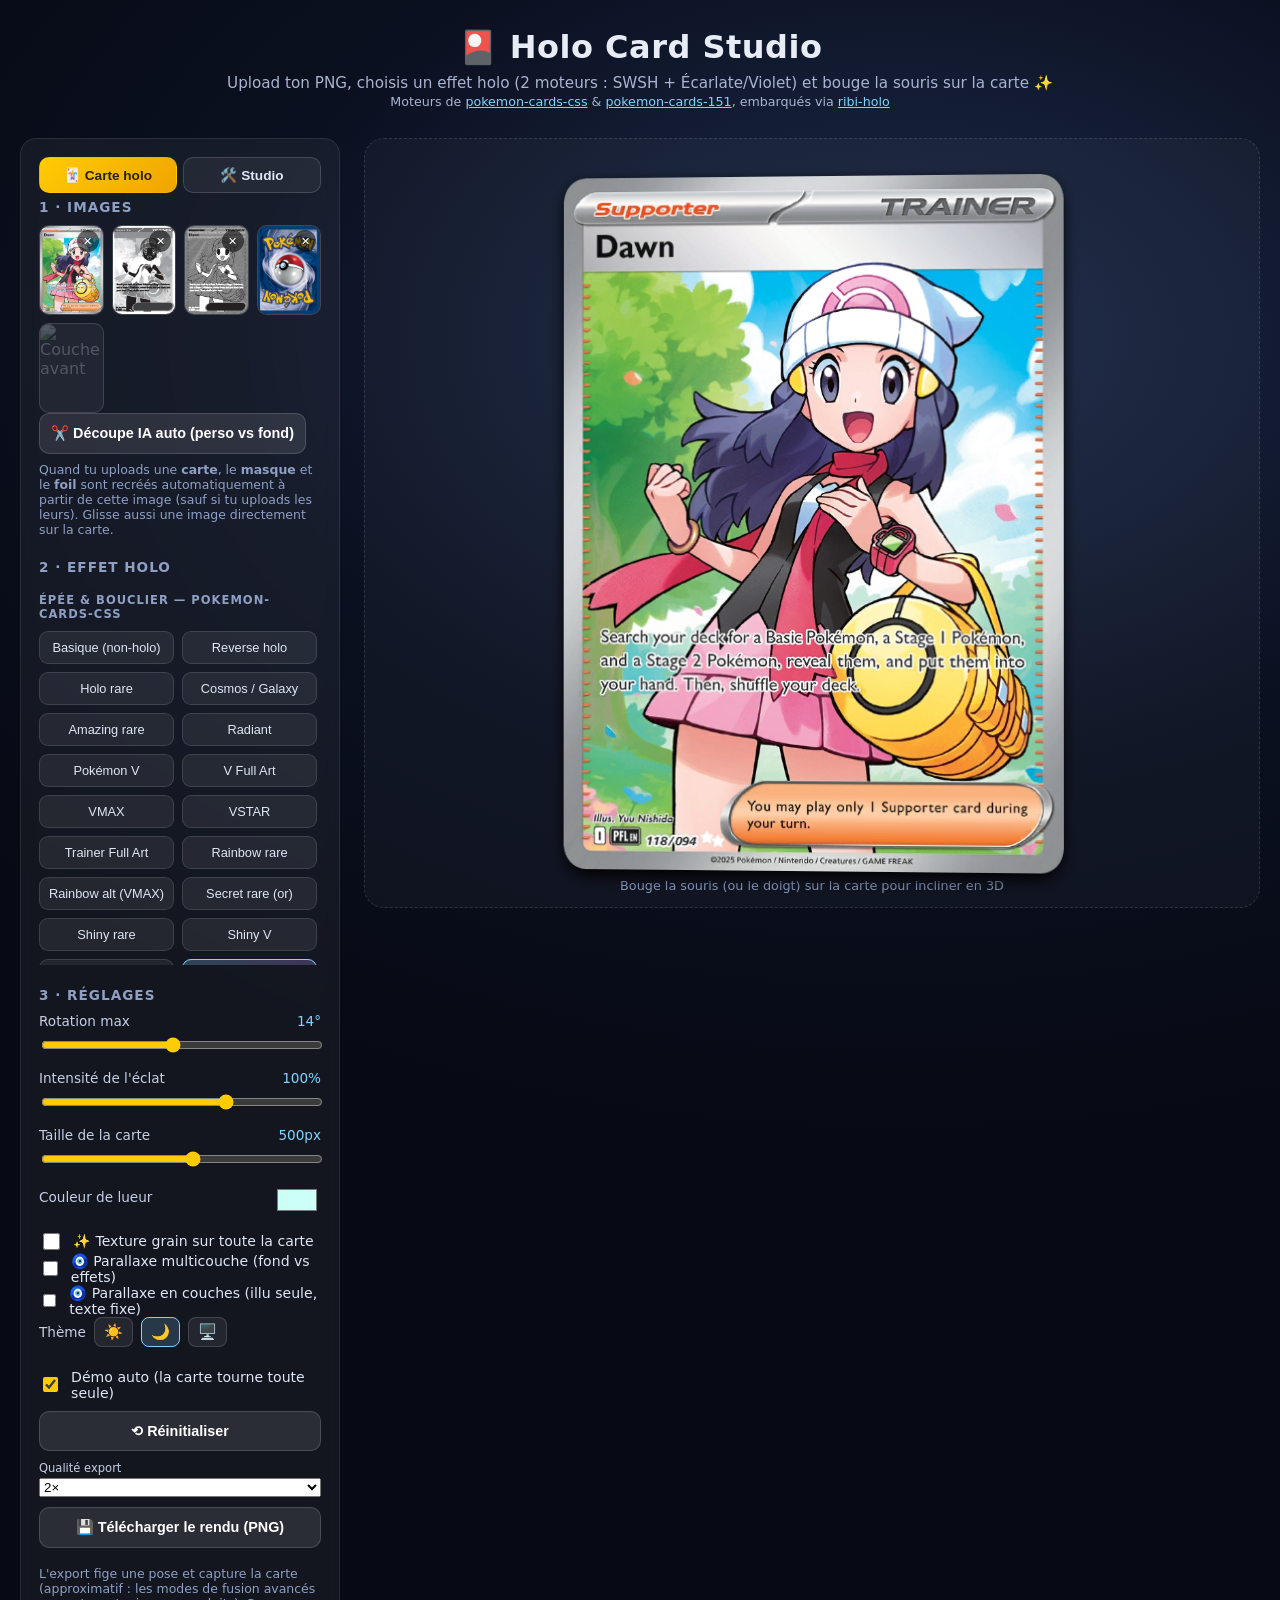
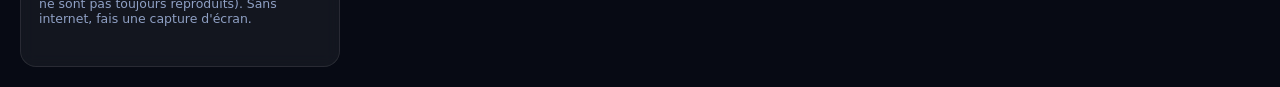
==== index.html @ 259d1514 "Add files via upload" ====
<!DOCTYPE html>
<html lang="fr" data-scheme="dark">
<head>
  <meta charset="UTF-8" />
  <meta name="viewport" content="width=device-width, initial-scale=1.0" />
  <title>Holo Card Studio — effets 3D façon Pokémon</title>
  <meta name="description" content="Card_Studio : crée des cartes holo personnalisées (upload PNG, 30+ effets, tilt 3D, studio card maker) — 100% client, GitHub Pages." />
  <link rel="preconnect" href="https://fonts.googleapis.com" />
  <link rel="preconnect" href="https://fonts.gstatic.com" crossorigin />
  <link href="https://fonts.googleapis.com/css2?family=Barlow+Condensed:wght@500;600;700;800&family=Barlow:wght@400;600;700&family=Poppins:ital,wght@0,500;0,600;0,700;1,400;1,700;1,800;1,900&display=swap" rel="stylesheet" />
  <link rel="stylesheet" href="css/cards.css?v=1795500000" />
  <link rel="stylesheet" href="css/ui.css?v=1795500000" />
</head>
<body>
  <header>
    <h1>🎴 Holo Card Studio</h1>
    <p class="subtitle">
      Upload ton PNG, choisis un effet holo (2 moteurs : SWSH + Écarlate/Violet) et bouge la souris sur la carte ✨
      <br /><small>Moteurs de <a href="https://github.com/simeydotme/pokemon-cards-css">pokemon-cards-css</a> &amp; <a href="https://github.com/simeydotme/pokemon-cards-151">pokemon-cards-151</a>, embarqués via <a href="https://github.com/fyk0620/ribi-holo">ribi-holo</a></small>
    </p>
  </header>

  <main>
    <aside class="panel">
      <nav class="tabs">
        <button type="button" class="tab active" data-tab="card">🃏 Carte holo</button>
        <button type="button" class="tab" data-tab="studio">🛠️ Studio</button>
      </nav>
      <div class="pane" id="pane-card">
      <section class="block">
        <h2>1 · Images</h2>
        <div class="slots">
          <div class="slot" data-slot="card">
            <img alt="Carte" />
            <div class="slot__drop">📤 Carte<br /><small>clic ou glisse un PNG</small></div>
            <input type="file" accept="image/*" hidden />
            <button type="button" class="slot__clear" title="Remettre la carte par défaut" aria-label="Remettre la carte par défaut">✕</button>
          </div>
          <div class="slot" data-slot="mask">
            <img alt="Masque" />
            <div class="slot__drop">🎭 Masque<br /><small>optionnel</small></div>
            <input type="file" accept="image/*" hidden />
            <button type="button" class="slot__clear" title="Masque par défaut (plein cadre)" aria-label="Masque par défaut (plein cadre)">✕</button>
          </div>
          <div class="slot" data-slot="foil">
            <img alt="Foil" />
            <div class="slot__drop">✨ Foil<br /><small>optionnel</small></div>
            <input type="file" accept="image/*" hidden />
            <button type="button" class="slot__clear" title="Foil par défaut" aria-label="Foil par défaut">✕</button>
          </div>
          <div class="slot" data-slot="back">
            <img alt="Dos" />
            <div class="slot__drop">🂠 Dos<br /><small>optionnel</small></div>
            <input type="file" accept="image/*" hidden />
            <button type="button" class="slot__clear" title="Dos par défaut" aria-label="Dos par défaut">✕</button>
          </div>
          <div class="slot" data-slot="fg">
            <img alt="Couche avant" />
            <div class="slot__drop">🎭 Perso<br /><small>PNG transparent</small></div>
            <input type="file" accept="image/*" hidden />
            <button type="button" class="slot__clear" title="Retirer la couche avant" aria-label="Retirer la couche avant">✕</button>
          </div>
        </div>
        <button id="cutBtn" class="btn secondary">✂️ Découpe IA auto (perso vs fond)</button>
        <p class="hint">Quand tu uploads une <strong>carte</strong>, le <strong>masque</strong> et le <strong>foil</strong> sont recréés automatiquement à partir de cette image (sauf si tu uploads les leurs). Glisse aussi une image directement sur la carte.</p>
        <p class="hint" id="fileName"></p>
      </section>

      <section class="block">
        <h2>2 · Effet holo</h2>
        <div class="effects" id="effects"></div>
      </section>

      <section class="block">
        <h2>3 · Réglages</h2>
        <label class="slider">
          <span>Rotation max <output id="rotOut">14°</output></span>
          <input type="range" id="rotMax" min="0" max="30" step="0.5" value="14" />
        </label>
        <label class="slider">
          <span>Intensité de l'éclat <output id="glareOut">100%</output></span>
          <input type="range" id="glare" min="0" max="1.5" step="0.05" value="1" />
        </label>
        <label class="slider">
          <span>Taille de la carte <output id="sizeOut">500px</output></span>
          <input type="range" id="cardSize" min="240" max="720" step="10" value="500" />
        </label>
        <label class="slider color-row">
          <span>Couleur de lueur</span>
          <input type="color" id="glowColor" value="#ccfff5" />
        </label>
        <label class="auto-row">
          <input type="checkbox" id="texture" />
          <span>✨ Texture grain sur toute la carte</span>
        </label>
        <label class="auto-row">
          <input type="checkbox" id="parallax" />
          <span>🧿 Parallaxe multicouche (fond vs effets)</span>
        </label>
        <label class="auto-row">
          <input type="checkbox" id="parallaxLayers" />
          <span>🧿 Parallaxe en couches (illu seule, texte fixe)</span>
        </label>
        <div class="theme">
          <span>Thème</span>
          <button type="button" data-theme="light" aria-label="Thème clair">☀️</button>
          <button type="button" data-theme="dark" aria-pressed="true" aria-label="Thème sombre">🌙</button>
          <button type="button" data-theme="system" aria-label="Thème système">🖥️</button>
        </div>
      </section>

      </div>
      <div class="pane" id="pane-studio" hidden>
      <section class="block">
        <h2>🛠️ Studio (card maker)</h2>
        <label class="auto-row">
          <input type="checkbox" id="studioBox" />
          <span>Mode studio — template éditable</span>
        </label>
        <label class="auto-row">
          <input type="checkbox" id="stTplOutcome" checked />
          <span>🎴 Gabarit Outcome (comme ALI / JACK) — il suffit d'uploader l'illustration</span>
        </label>
        <label class="auto-row">
          <input type="checkbox" id="showZones" />
          <span>🗺️ Contours des zones (voir chaque couche)</span>
        </label>
        <label class="auto-row">
          <input type="checkbox" id="editMode" />
          <span>✏️ Mode édition — déplacer / redimensionner les zones sur la carte</span>
        </label>
        <label class="slider">
          <span>Taille du texte : <b id="stScaleVal">100%</b></span>
          <input type="range" id="stScaleIn" min="50" max="200" value="100" />
        </label>
        <button type="button" id="addZoneBtn" class="btn">➕ Ajouter une zone texte</button>
        <div class="btn-row">
          <button type="button" id="undoBtn" class="btn" title="Ctrl+Z">↩️ Annuler</button>
          <button type="button" id="redoBtn" class="btn" title="Ctrl+Shift+Z / Ctrl+Y / Ctrl+V">↪️ Rétablir</button>
        </div>
        <p class="hint" id="studioHint">🖱️ Mode studio : clique une zone pour la sélectionner.</p>
        <label class="auto-row">
          <input type="checkbox" id="holoPreview" />
          <span>✨ Aperçu effet holo par-dessus le template</span>
        </label>
        <div class="btn-row">
          <button type="button" id="saveProjBtn" class="btn" title="Ctrl+S — télécharge le projet complet (.json avec images incluses)">💾 Projet</button>
          <button type="button" id="openProjBtn" class="btn" title="Ouvrir un fichier projet .json">📂 Ouvrir…</button>
          <input type="file" id="openProjFile" accept=".json,application/json" hidden />
        </div>
        <p class="hint" id="sessionHint" hidden>↩️ Une session studio est enregistrée localement — <button type="button" id="resumeBtn" class="btn small">Reprendre</button> <button type="button" id="discardSessionBtn" class="btn small">Ignorer</button></p>
        <details class="grp"><summary>🔤 Tailles &amp; couleurs par texte</summary>
        <div class="fields" id="textStyles"></div>
        </details>
        <details class="grp" open><summary>🎯 Sélection — clique une zone sur la carte</summary>
        <div class="inspector" id="inspector" hidden>
          <h3>🎯 Sélection : <span id="inspName">—</span></h3>
          <div class="fields">
            <label class="field" id="inspTextRow" hidden><span>Texte</span><input type="text" id="inspText" /></label>
            <label class="slider"><span>X <b id="inspXv">0%</b></span><input type="range" id="inspX" min="-20" max="120" step="0.1" /></label>
            <label class="slider"><span>Y <b id="inspYv">0%</b></span><input type="range" id="inspY" min="-20" max="120" step="0.1" /></label>
            <label class="slider"><span>Largeur <b id="inspWv">0%</b></span><input type="range" id="inspW" min="2" max="130" step="0.1" /></label>
            <label class="slider"><span>Hauteur <b id="inspHv">0%</b></span><input type="range" id="inspH" min="2" max="130" step="0.1" /></label>
            <label class="slider" id="inspSizeRow" hidden><span>Taille texte <b id="inspSizeV">100%</b></span><input type="range" id="inspSize" min="50" max="200" /></label>
            <label class="slider color-row" id="inspColorRow" hidden><span>Couleur</span><input type="color" id="inspColor" /></label>
            <div class="align-row" id="inspAlign">
              <button type="button" data-align="left" title="Aligner à gauche (carte)">⇤</button>
              <button type="button" data-align="centerX" title="Centrer horizontalement">↔</button>
              <button type="button" data-align="right" title="Aligner à droite (carte)">⇥</button>
              <button type="button" data-align="top" title="Aligner en haut (carte)">⤒</button>
              <button type="button" data-align="middleY" title="Centrer verticalement">↕</button>
              <button type="button" data-align="bottom" title="Aligner en bas (carte)">⤓</button>
              <button type="button" id="inspReset" title="Réinitialiser position/taille de la zone">↺</button>
            </div>
            <button type="button" id="inspDel" class="btn" hidden>🗑 Supprimer la zone</button>
          </div>
        </div>
        </details>
        <details class="grp" open><summary>📝 Textes de la carte</summary>
        <div class="fields">
          <label class="field"><span>Nom</span><input type="text" id="stNameIn" value="ALI" /></label>
          <label class="field"><span>Marque (haut gauche)</span><input type="text" id="stBrandIn" value="Outcome" /></label>
          <label class="field"><span>HP</span><input type="text" id="stHpIn" value="150" /></label>
          <label class="field"><span>Attaque 1</span><input type="text" id="stAtk1In" value="Prediction" /></label>
          <label class="field"><span>Dégâts 1</span><input type="text" id="stDmg1In" value="40" /></label>
          <label class="field"><span>Attaque 2</span><input type="text" id="stAtk2In" value="Outcome" /></label>
          <label class="field"><span>Dégâts 2</span><input type="text" id="stDmg2In" value="100" /></label>
          <label class="field"><span>Coût énergie 1</span><input type="number" id="stCost1In" value="1" min="0" max="5" /></label>
          <label class="field"><span>Coût énergie 2</span><input type="number" id="stCost2In" value="2" min="0" max="5" /></label>
          <label class="field"><span>Icône attaque 1</span><select id="stIcon1In"><option value="logo">Logo Outcome</option><option>⚡</option><option>♥</option><option>🎲</option><option>⭐</option><option>🪙</option><option>◆</option><option>∞</option><option>●</option></select></label>
          <label class="field"><span>Icône attaque 2</span><select id="stIcon2In"><option value="logo">Logo Outcome</option><option>∞</option><option>⚡</option><option>♥</option><option>🎲</option><option>⭐</option><option>🪙</option><option>◆</option><option>●</option></select></label>
          <label class="field wide"><span>Description</span><input type="text" id="stDescIn" value="A calculated bet, a decisive move." /></label>
          <label class="field"><span>Numéro</span><input type="text" id="stNumIn" value="001/020" /></label>
          <label class="field"><span>Rareté</span><input type="text" id="stRarIn" value="UR" /></label>
          <label class="field"><span>Faiblesse</span><input type="text" id="stWeakIn" value="×2" /></label>
          <label class="field"><span>Résistance</span><input type="text" id="stResIn" value="−30" /></label>
          <label class="field"><span>Retraite</span><input type="text" id="stRetIn" value="★" /></label>
        </div>
        </details>
        <details class="grp"><summary>🎨 Couleurs, fond &amp; images</summary>
        <label class="slider color-row">
          <span>Cadre (argent)</span>
          <input type="color" id="stFrameIn" value="#eceaf2" />
        </label>
        <label class="slider color-row">
          <span>Bannière haut (optionnel)</span>
          <input type="color" id="stHeadIn" value="#ffffff" />
        </label>
        <label class="slider color-row">
          <span>Texte bannière</span>
          <input type="color" id="stHeadTextIn" value="#ffffff" />
        </label>
        <label class="slider color-row">
          <span>Texte attaques/pied</span>
          <input type="color" id="stTextIn" value="#ffffff" />
        </label>
        <label class="field">
          <span>Logo (haut droite)</span>
          <input type="file" id="stLogoFile" accept="image/*" />
        </label>
        <label class="slider color-row">
          <span>🎨 Couleur du fond (si pas d'image)</span>
          <input type="color" id="stBgColor" value="#2f6fd0" />
        </label>
        <div class="swatches" id="bgSwatches">
          <button type="button" data-c="#2f6fd0" style="background:#2f6fd0" title="Classique (bleu)" aria-label="Fond bleu classique"></button>
          <button type="button" data-c="#78c850" style="background:#78c850" title="Plante" aria-label="Fond plante"></button>
          <button type="button" data-c="#f08030" style="background:#f08030" title="Feu" aria-label="Fond feu"></button>
          <button type="button" data-c="#6890f0" style="background:#6890f0" title="Eau" aria-label="Fond eau"></button>
          <button type="button" data-c="#f8d030" style="background:#f8d030" title="Électrik" aria-label="Fond électrik"></button>
          <button type="button" data-c="#f85888" style="background:#f85888" title="Psy" aria-label="Fond psy"></button>
          <button type="button" data-c="#c03028" style="background:#c03028" title="Combat" aria-label="Fond combat"></button>
          <button type="button" data-c="#705848" style="background:#705848" title="Ténèbres" aria-label="Fond ténèbres"></button>
          <button type="button" data-c="#b8b8d0" style="background:#b8b8d0" title="Métal" aria-label="Fond métal"></button>
          <button type="button" data-c="#7038f8" style="background:#7038f8" title="Dragon" aria-label="Fond dragon"></button>
          <button type="button" data-c="#ee99ac" style="background:#ee99ac" title="Fée" aria-label="Fond fée"></button>
        </div>
        <label class="field wide">
          <span>🖼 Fond de carte (PNG pleine carte)</span>
          <input type="file" id="stBgFile" accept="image/*" />
        </label>
        <label class="slider color-row">
          <span>🎨 Teinte du motif de fond</span>
          <input type="color" id="stFondColor" value="#ffffff" />
        </label>
        <label class="slider">
          <span>Motif de fond : <b id="stFondOpVal">100%</b></span>
          <input type="range" id="stFondOp" min="0" max="100" value="100" />
        </label>
        <label class="field wide">
          <span>🎨 Illustration (PNG, fenêtre d'art)</span>
          <input type="file" id="stArtFile" accept="image/*" />
        <label class="field wide">
          <span>🖼 Cadrage de l'illustration</span>
          <select id="stArtFit">
            <option value="cover" selected>Remplir la fenêtre (rogner les bords)</option>
            <option value="contain">Tout voir (image entière)</option>
          </select>
        </label>
        <label class="slider">
          <span>Zoom illustration : <b id="stArtZoomVal">100%</b></span>
          <input type="range" id="stArtZoom" min="50" max="300" value="100" />
        </label>
        <label class="slider">
          <span>Position X : <b id="stArtPosXVal">50%</b></span>
          <input type="range" id="stArtPosX" min="0" max="100" value="50" />
        </label>
        <label class="slider">
          <span>Position Y : <b id="stArtPosYVal">50%</b></span>
          <input type="range" id="stArtPosY" min="0" max="100" value="50" />
        </label>
        </label>
        <p class="hint">Fond = PNG pleine carte (remplace la carte de base) · Illustration = PNG affiché dans la fenêtre d'art (coins arrondis auto) · les effets holo s'appliquent par-dessus le template.</p>
        </details>
      </section>

      </div>
      <section class="block actions">
        <label class="auto-row">
          <input type="checkbox" id="auto" checked />
          <span>Démo auto (la carte tourne toute seule)</span>
        </label>
        <button id="resetBtn" class="btn secondary">⟲ Réinitialiser</button>
        <label class="field"><span>Qualité export</span>
          <select id="exportScale"><option value="1">1× (rapide)</option><option value="2" selected>2×</option><option value="3">3× (qualité max)</option></select>
        </label>
        <button id="exportBtn" class="btn secondary">💾 Télécharger le rendu (PNG)</button>
        <p class="hint">L'export fige une pose et capture la carte (approximatif : les modes de fusion avancés ne sont pas toujours reproduits). Sans internet, fais une capture d'écran.</p>
      </section>
    </aside>

    <section class="stage" id="stage">
      <div class="card interactive masked" id="card"
           data-rarity="rare holo" data-supertype="pokémon" data-subtypes="basic"
           data-set="" data-number="" data-trainer-gallery="true">
        <div class="card__translater">
          <div class="card__rotator" id="rotator">
            <div class="card__back" id="cardBack">
              <img id="cardBackImg" src="img/card_back.webp" width="660" height="921" alt="Dos de la carte" draggable="false" />
              <div class="card__shine"></div>
              <div class="card__glitter"></div>
              <div class="card__glare"></div>
              <div class="card__glare2"></div>
              <div class="card__texture"></div>
            </div>
            <div class="card__front" id="front">
              <img id="cardImg" src="img/card.webp" width="660" height="921" alt="Carte" draggable="false" />
              <div class="card__layer-bg"></div>
              <div class="card__layer-fg"></div>
              <div class="st" aria-hidden="true">
                <div class="st-bg"></div>
                <div class="st-art"></div>
                <div class="st-fond"></div>
                <div class="st-pill"></div>
                <div class="st-frame"></div>
                <div class="st-head"></div>
                <span class="st-brand" id="stBrand"></span>
                <span class="st-name" id="stName"></span>
                <div class="st-hp"><span id="stHp"></span><i class="st-hp-ico" aria-hidden="true">♥</i></div>
                <div class="st-logo"></div>
                <div class="st-body">
                  <div class="st-atk" id="stAtkRow1"><div class="st-cost" id="stCost1"></div><span class="st-atk-name" id="stAtk1"></span><span class="st-atk-dmg" id="stDmg1"></span></div>
                  <div class="st-atk" id="stAtkRow2"><div class="st-cost" id="stCost2"></div><span class="st-atk-name" id="stAtk2"></span><span class="st-atk-dmg" id="stDmg2"></span></div>
                  <p class="st-desc" id="stDesc"></p>
                </div>
                <div class="st-typebar"><span id="stWeak"></span><span id="stRes"></span><span id="stRet"></span></div>
                <div class="st-foot"><span id="stNum"></span><span id="stRar"></span></div>
              </div>
              <div class="card__shine"></div>
              <div class="card__glitter"></div>
              <div class="card__glare"></div>
              <div class="card__glare2"></div>
              <div class="card__texture"></div>
            </div>
          </div>
        </div>
      </div>
      <div class="drop-overlay" id="dropOverlay">Dépose ton image ici 📥</div>
      <p class="stage-hint">Bouge la souris (ou le doigt) sur la carte pour incliner en 3D</p>
    </section>

    <aside class="layers" id="layersPanel" hidden>
      <h3>🧅 Calques</h3>
      <div class="layers-list" id="layersList"></div>
      <p class="hint">👁 show/hide · clic = sélectionner · tirer la ligne = réordonner · déposer une image sur une ligne = l’assigner (Fond→fond, Art→illustration, Logo→logo)</p>
    </aside>
  </main>

  <div class="veil" id="veil" hidden></div>
  <script src="js/app.js?v=1795500000"></script>
</body>
</html>
---- css/cards.css ----
/* ============================================================
   Effets holo — adapté de https://github.com/simeydotme/pokemon-cards-css
   (public/css/cards/*), en CSS vanilla. Les chemins d'images
   pointent vers ../img/ (textures générées localement).
   ============================================================ */

:root {
  --card-aspect: 0.7197;
  --card-radius: 4.55% / 3.5%;
  --card-edge: hsl(47, 100%, 78%);
  --card-back: hsl(205, 100%, 25%);
  --card-glow: hsl(175, 100%, 90%);

  --sunpillar-1: hsl(2, 100%, 73%);
  --sunpillar-2: hsl(53, 100%, 69%);
  --sunpillar-3: hsl(93, 100%, 69%);
  --sunpillar-4: hsl(176, 100%, 76%);
  --sunpillar-5: hsl(228, 100%, 74%);
  --sunpillar-6: hsl(283, 100%, 73%);

  --sunpillar-clr-1: var(--sunpillar-1);
  --sunpillar-clr-2: var(--sunpillar-2);
  --sunpillar-clr-3: var(--sunpillar-3);
  --sunpillar-clr-4: var(--sunpillar-4);
  --sunpillar-clr-5: var(--sunpillar-5);
  --sunpillar-clr-6: var(--sunpillar-6);

  --pointer-x: 50%;
  --pointer-y: 50%;
  --card-scale: 1;
  --card-opacity: 0;
  --translate-x: 0px;
  --translate-y: 0px;
  --rotate-x: 0deg;
  --rotate-y: 0deg;
  --background-x: var(--pointer-x);
  --background-y: var(--pointer-y);
  --pointer-from-center: 0;
  --pointer-from-top: var(--pointer-from-center);
  --pointer-from-left: var(--pointer-from-center);
}

.card {
  --grain: url("../img/foils/grain.webp");
  --glitter: url("../img/foils/glitter.webp");
  --glittersize: 25%;

  --space: 5%;
  --angle: 133deg;
  --imgsize: cover;

  --red: #f80e35;
  --yellow: #eedf10;
  --green: #21e985;
  --blue: #0dbde9;
  --violet: #c929f1;

  --clip: inset(9.85% 8% 52.85% 8%);
  --clip-invert: polygon(0% 0%, 100% 0%, 100% 100%, 0% 100%, 0 47.15%, 91.5% 47.15%, 91.5% 9.85%, 8% 9.85%, 8% 47.15%, 0 50%);

  --clip-stage: polygon(91.5% 9.85%, 57% 9.85%, 54% 12%, 17% 12%, 16% 14%, 12% 16%, 8% 16%, 8% 47.15%, 92% 47.15%);
  --clip-stage-invert: polygon(0% 0%, 100% 0%, 100% 100%, 0% 100%, 0 47.15%, 91.5% 47.15%, 91.5% 9.85%, 57% 9.85%, 54% 12%, 17% 12%, 16% 14%, 12% 16%, 8% 16%, 8% 47.15%, 0 50%);

  --clip-trainer: inset(14.5% 8.5% 48.2% 8.5%);
  --clip-trainer-invert: polygon(0 0, 100% 0, 100% 100%, 0 100%, 0 51.8%, 91.5% 51.8%, 91.5% 85.5%, 8.5% 85.5%, 8.5% 51.8%, 0 51.8%);
  --clip-borders: inset(2.8% 4% round 2.55% / 1.5%);
}

/* ---------- structure 3D ---------- */

.card {
  transform: translate3d(0px, 0px, 0.01px);
  pointer-events: none;
  z-index: calc(var(--card-scale) * 2);
  will-change: transform, visibility, z-index;
  transform-style: preserve-3d;
}

.card,
.card * {
  outline: 1px solid transparent;
}

.card,
.card__rotator {
  aspect-ratio: var(--card-aspect);
  border-radius: var(--card-radius);
}

.card.interacting,
.card.active {
  z-index: calc(var(--card-scale) * 120);
}

.card:not(.active) .card__rotator {
  cursor: zoom-in;
}

.card.active .card__rotator {
  cursor: zoom-out;
}

.card__translater,
.card__rotator {
  display: grid;
  perspective: 600px;
  will-change: transform, box-shadow;
  transform-origin: center;
  transform-style: preserve-3d;
}

.card__translater {
  width: auto;
  position: relative;
  --translate-z: calc(var(--card-scale) * 150px + 0.01px);
  transform: translate3d(var(--translate-x), var(--translate-y), var(--translate-z)) scale(var(--card-scale));
}

.card__rotator {
  transform: rotateY(var(--rotate-x)) rotateX(var(--rotate-y));
  transform-style: preserve-3d;
  pointer-events: auto;
  cursor: pointer;
  border: none;
  background: transparent;
  padding: 0;
  appearance: none;
  transition: box-shadow 0.4s ease, opacity 0.33s ease-out;
  box-shadow:
    0 0 3px -1px transparent,
    0 0 2px 1px transparent,
    0 0 5px 0px transparent,
    0px 10px 20px -5px black,
    0 2px 15px -5px black,
    0 0 20px 0px transparent;
}

.card__rotator:hover,
.card__rotator:focus {
  box-shadow:
    0 0 3px -1px white,
    0 0 3px 1px var(--card-edge),
    0 0 12px 2px var(--card-glow),
    0px 10px 20px -5px black,
    0 0 40px -30px var(--card-glow),
    0 0 50px -20px var(--card-glow);
}

.card__rotator * {
  width: 100%;
  display: grid;
  grid-area: 1/1;
  aspect-ratio: var(--card-aspect);
  border-radius: var(--card-radius);
  image-rendering: optimizeQuality;
  transform-style: preserve-3d;
  pointer-events: none;
  overflow: hidden;
}

.card__rotator img {
  height: 100%;
  object-fit: cover;
  transform: translate3d(0px, 0px, 0.01px);
}

.card__front,
.card__front * {
  backface-visibility: hidden;
}

.card__front {
  opacity: 1;
  transition: opacity 0.33s ease-out;
  transform: translate3d(0px, 0px, 0.01px);
}

.card.loading .card__front {
  opacity: 0;
}

/* ---------- couches de base shine / glare ---------- */

.card__shine,
.card__glare {
  will-change: transform, opacity, background-image, background-size,
    background-position, background-blend-mode, filter;
}

.card__shine {
  display: grid;
  transform: translateZ(1px);
  overflow: hidden;
  z-index: 3;
  background: transparent;
  background-size: cover;
  background-position: center;
  filter: brightness(0.85) contrast(2.75) saturate(0.65);
  mix-blend-mode: color-dodge;
  opacity: var(--card-opacity);
}

.card__shine:before,
.card__shine:after {
  --sunpillar-clr-1: var(--sunpillar-5);
  --sunpillar-clr-2: var(--sunpillar-6);
  --sunpillar-clr-3: var(--sunpillar-1);
  --sunpillar-clr-4: var(--sunpillar-2);
  --sunpillar-clr-5: var(--sunpillar-3);
  --sunpillar-clr-6: var(--sunpillar-4);
  grid-area: 1/1;
  transform: translateZ(1px);
  border-radius: var(--card-radius);
}

.card__shine:after {
  --sunpillar-clr-1: var(--sunpillar-6);
  --sunpillar-clr-2: var(--sunpillar-1);
  --sunpillar-clr-3: var(--sunpillar-2);
  --sunpillar-clr-4: var(--sunpillar-3);
  --sunpillar-clr-5: var(--sunpillar-4);
  --sunpillar-clr-6: var(--sunpillar-5);
  transform: translateZ(1.2px);
}

.card__glare {
  transform: translateZ(1.41px);
  overflow: hidden;
  background-image: radial-gradient(
    farthest-corner circle at var(--pointer-x) var(--pointer-y),
    hsla(0, 0%, 100%, 0.8) 10%,
    hsla(0, 0%, 100%, 0.65) 20%,
    hsla(0, 0%, 0%, 0.5) 90%
  );
  opacity: var(--card-opacity);
  mix-blend-mode: overlay;
}

/* ---------- couche texture grain optionnelle (toute la carte) ---------- */

.card .card__texture {
  display: none;
  transform: translateZ(1.6px);
  overflow: hidden;
  z-index: 4;
  background-image:
    url("../img/foils/151/noise-base.webp"),
    url("../img/foils/grain.webp");
  background-size: 220px 220px, cover;
  background-position:
    calc(var(--background-x) * 1%) calc(var(--background-y) * 1%),
    center center;
  mix-blend-mode: soft-light;
  opacity: 0.55;
  pointer-events: none;
}

.card.has-texture .card__texture {
  display: block;
}

/* découpe de la fenêtre d'art pour les holos "classiques" */
.card[data-rarity="rare holo"] .card__glare:after,
.card[data-rarity="rare holo cosmos"] .card__glare:after,
.card[data-rarity$="reverse holo"] .card__glare:after {
  clip-path: var(--clip);
}

.card[data-rarity="rare holo"][data-subtypes^="stage"] .card__glare:after,
.card[data-rarity="rare holo cosmos"][data-subtypes^="stage"] .card__glare:after,
.card[data-rarity$="reverse holo"][data-subtypes^="stage"] .card__glare:after {
  clip-path: var(--clip-stage);
}

.card[data-rarity="rare holo"][data-supertype="trainer"] .card__glare:after,
.card[data-rarity="rare holo cosmos"][data-supertype="trainer"] .card__glare:after,
.card[data-rarity$="reverse holo"][data-supertype="trainer"] .card__glare:after {
  clip-path: var(--clip-trainer);
}


/* default foil layer (ribi-holo default card foil) */
.card {
  --foil: url("../img/card_foil.webp");
}

/* the 151 engine adds two extra layers; hidden unless a 151 effect enables them */
.card__glitter,
.card__glare2 {
  display: none;
}

/* ============================================================
   ENGINE 1 : simeydotme/pokemon-cards-css (via ribi-holo)
   ============================================================ */

/* ---- pokemon-cards-css/cards/base.css ---- */
/*

  BASE STYLES / VARIABLES
*/







/*

  SHINE LAYERS

*/


:root {
  
  --card-aspect: 0.718;
  --card-radius: 4.55% / 3.5%;
  --card-edge: hsl(47, 100%, 78%);
  --card-back: hsl(205, 100%, 25%);
  --card-glow: hsl(175, 100%, 90%);

  --sunpillar-1: hsl(2, 100%, 73%);
  --sunpillar-2: hsl(53, 100%, 69%);
  --sunpillar-3: hsl(93, 100%, 69%);
  --sunpillar-4: hsl(176, 100%, 76%);
  --sunpillar-5: hsl(228, 100%, 74%);
  --sunpillar-6: hsl(283, 100%, 73%);

  --sunpillar-clr-1: var(--sunpillar-1);
  --sunpillar-clr-2: var(--sunpillar-2);
  --sunpillar-clr-3: var(--sunpillar-3);
  --sunpillar-clr-4: var(--sunpillar-4);
  --sunpillar-clr-5: var(--sunpillar-5);
  --sunpillar-clr-6: var(--sunpillar-6);

}

.card {

  /* place the card on a new transform layer and
  make sure it has hardward acceleration... we gun'need that! */
  -webkit-transform: translate3d(0px, 0px, 0.01px);
  transform: translate3d(0px, 0px, 0.01px);
  pointer-events: none;
  
  /* make sure the card is above others if it's scaled up */
  z-index: calc(var(--card-scale) * 2);
  
  /* every little helps! */
  will-change: transform, visibility, z-index;

  /* this prevents major problems in firefox, but also causes a bit of
  clipping as the card animates to/from active state. worth it. */
  -webkit-transform-style: preserve-3d;
  transform-style: preserve-3d;
}

.card,
.card * {
  /* outline is a little trick to anti-alias */
  outline: 1px solid transparent;
}

.card:not( .interactive ) .card__translater,
.card:not( .interactive ) .card__rotator,
.card:not( .interactive ) .card__shine,
.card:not( .interactive ) .card__glare {

  /* if this card is not in a framework, we can add simply
    hover effects when it's not "interactive" */
  transition: all 0.3s ease;

}
.card:not( .interactive ):hover {
  
  --pointer-x: 25% !important;
  --pointer-y: 10% !important;
  --card-scale: 1.1 !important;
  --card-opacity: 1 !important;
  --translate-x: 0px !important;
  --translate-y: -10px !important;
  --rotate-x: 7deg !important;
  --rotate-y: -19deg !important;
  --background-x: 44% !important;
  --background-y: 36% !important;
  --pointer-from-center: .9 !important;
  --pointer-from-top: .11 !important;
  --pointer-from-left: .25 !important;
  
}

.card.water       { --card-glow: hsl(192, 97%,  60%); }
.card.fire        { --card-glow: hsl(9,   81%,  59%); }
.card.grass       { --card-glow: hsl(96,  81%,  65%); }
.card.lightning   { --card-glow: hsl(54,  87%,  63%); }
.card.psychic     { --card-glow: hsl(281, 62%,  58%); }
.card.fighting    { --card-glow: rgb(145, 90, 39); }
.card.darkness    { --card-glow: hsl(189, 77%,  27%); }
.card.metal       { --card-glow: hsl(184, 20%,  70%); }
.card.dragon      { --card-glow: hsl(51, 60%, 35%); }
.card.fairy       { --card-glow: hsl(323, 100%, 89%); }

.card,
.card__rotator {
  aspect-ratio: var(--card-aspect);
  border-radius: var(--card-radius);
}

.card.interacting,
.card.active {
  z-index: calc(var(--card-scale) * 120);
}

.card:not(.active) .card__rotator {
  cursor: zoom-in;
}

.card.active .card__rotator {
  cursor: zoom-out;
}


.card.active .card__translater,
.card.active .card__rotator {
  /* prevent pinch/double-tap zooms on card */
  touch-action: none;
}

.card__translater,
.card__rotator {
  display: grid;
  perspective: 600px;
  will-change: transform, box-shadow;
  transform-origin: center;
  -webkit-transform-origin: center;
  transform-style: preserve-3d;
}

.card__translater {
  width: auto;
  position: relative;

  --translate-z: calc(var(--card-scale) * 150px + 0.01px); /* add 150px to the z-axis to ensure the card is always in front of the others */
  -webkit-transform: translate3d(var(--translate-x), var(--translate-y), var(--translate-z)) scale(var(--card-scale));
  transform: translate3d(var(--translate-x), var(--translate-y), var(--translate-z)) scale(var(--card-scale));
}

.card__rotator {
  -webkit-transform: rotateY(var(--rotate-x)) rotateX(var(--rotate-y));
  -webkit-transform-style: preserve-3d;
  transform-style: preserve-3d;
  transform: rotateY(var(--rotate-x)) rotateX(var(--rotate-y));
  
  /* performance */
  pointer-events: auto;
  /* overflow: hidden; <-- this improves perf on mobile, but breaks backface visibility. */
  /* isolation: isolate; <-- this improves perf, but breaks backface visibility on Chrome. */
}

button.card__rotator {
  /* because the card is a button, there's some default
    browser styles which need to be subdued */
  border: none;
  background: transparent;
  padding: 0;
  -webkit-appearance: none;
  appearance: none;
}

.card__rotator,
.card.active .card__rotator:focus {
  transition: box-shadow 0.4s ease, opacity .33s ease-out;
  box-shadow: 
    0 0 3px -1px transparent, 
    0 0 2px 1px transparent, 
    0 0 5px 0px transparent,
    0px 10px 20px -5px black, 
    0 2px 15px -5px black,
    0 0 20px 0px transparent;
}

.card.active .card__rotator,
.card__rotator:focus {
  box-shadow: 
    0 0 3px -1px white, 
    0 0 3px 1px var(--card-edge), 
    0 0 12px 2px var(--card-glow), 
    0px 10px 20px -5px black, 
    0 0 40px -30px var(--card-glow), 
    0 0 50px -20px var(--card-glow)
}

.card__rotator * {
  width: 100%;
  display: grid;
  grid-area: 1/1;
  aspect-ratio: var(--card-aspect);
  border-radius: var(--card-radius);
  image-rendering: optimizeQuality;
  -webkit-transform-style: preserve-3d;
  transform-style: preserve-3d;
  pointer-events: none;
  overflow: hidden;
}

.card__rotator img {
  height: auto;
}
.card__rotator img:not(.card__back) {
  -webkit-transform: translate3d(0px, 0px, 0.01px);
  transform: translate3d(0px, 0px, 0.01px);
}

.card__back {
  background-color: var(--card-back);
  -webkit-transform: rotateY(180deg) translateZ(1px);
  transform: rotateY(180deg) translateZ(1px);
  backface-visibility: visible;
}

.card__front,
.card__front * {
  backface-visibility: hidden;
}

.card__front {
  opacity: 1;
  transition: opacity 0.33s ease-out;
  -webkit-transform: translate3d(0px, 0px, 0.01px);
  transform: translate3d(0px, 0px, 0.01px);
}

.loading .card__front {
  opacity: 0;
}

.loading .card__back {
  -webkit-transform: rotateY(0deg);
  transform: rotateY(0deg);
}


/**
  
Shine & Glare Effects

**/

.card__shine {

  display: grid;
  transform: translateZ(1px);
  overflow: hidden;
  z-index: 3;

  background: transparent;
  background-size: cover;
  background-position: center;

  filter: brightness(.85) contrast(2.75) saturate(.65);
  mix-blend-mode: color-dodge;

  opacity: var(--card-opacity);

}

.card__shine:before,
.card__shine:after {

  --sunpillar-clr-1: var(--sunpillar-5);
  --sunpillar-clr-2: var(--sunpillar-6);
  --sunpillar-clr-3: var(--sunpillar-1);
  --sunpillar-clr-4: var(--sunpillar-2);
  --sunpillar-clr-5: var(--sunpillar-3);
  --sunpillar-clr-6: var(--sunpillar-4);

  grid-area: 1/1;
  transform: translateZ(1px);
  border-radius: var(--card-radius);

}

.card__shine:after {

  --sunpillar-clr-1: var( --sunpillar-6 );
  --sunpillar-clr-2: var( --sunpillar-1 ); 
  --sunpillar-clr-3: var( --sunpillar-2 );
  --sunpillar-clr-4: var( --sunpillar-3 );
  --sunpillar-clr-5: var( --sunpillar-4 );
  --sunpillar-clr-6: var( --sunpillar-5 );

  transform: translateZ(1.2px);
  
}

.card__glare {

  /* make sure the glare doesn't clip */
  transform: translateZ(1.41px);
  overflow: hidden;

  background-image: radial-gradient(
    farthest-corner circle at var(--pointer-x) var(--pointer-y),
    hsla(0, 0%, 100%, 0.8) 10%,
    hsla(0, 0%, 100%, 0.65) 20%,
    hsla(0, 0%, 0%, 0.5) 90%
  );

  opacity: var(--card-opacity);
  mix-blend-mode: overlay;
  
}






/**

  Masking Effects

**/

.card.masked .card__shine,
.card.masked .card__shine:before,
.card.masked .card__shine:after {

  /** masking image for cards which are masked **/
  -webkit-mask-image: var(--mask);
  mask-image: var(--mask);
	-webkit-mask-size: cover;
  mask-size: cover;
  -webkit-mask-position: center center;
  mask-position: center center;

}

.card[data-rarity="rare holo"] .card__glare:after,
.card[data-rarity="rare holo cosmos"] .card__glare:after,
.card[data-rarity$="reverse holo"] .card__glare:after {
  clip-path: var(--clip);
}

.card[data-rarity="rare holo"][data-subtypes^="stage"] .card__glare:after,
.card[data-rarity="rare holo cosmos"][data-subtypes^="stage"] .card__glare:after,
.card[data-rarity$="reverse holo"][data-subtypes^="stage"] .card__glare:after {
  clip-path: var(--clip-stage);
}

.card[data-rarity="rare holo"][data-supertype="trainer"] .card__glare:after,
.card[data-rarity="rare holo cosmos"][data-supertype="trainer"] .card__glare:after,
.card[data-rarity$="reverse holo"][data-supertype="trainer"] .card__glare:after {
  clip-path: var(--clip-trainer);
}

/* ---- pokemon-cards-css/cards/cards.css ---- */

.card {

  --grain: url("../img/foils/grain.webp");
  --glitter: url("../img/foils/glitter.png");
  --glittersize: 25%;

  --space: 5%;
  --angle: 133deg;
  --imgsize: cover;

  --red: #f80e35;
  --yellow: #eedf10;
  --green: #21e985;
  --blue: #0dbde9;
  --violet: #c929f1;

  --clip: inset( 9.85% 8% 52.85% 8% );
  --clip-invert: polygon(0% 0%, 100% 0%, 100% 100%, 0% 100%, 0 47.15%, 91.5% 47.15%, 91.5% 9.85%, 8% 9.85%, 8% 47.15%, 0 50%);

  --clip-stage: polygon(91.5% 9.85%, 57% 9.85%, 54% 12%, 17% 12%, 16% 14%, 12% 16%, 8% 16%, 8% 47.15%, 92% 47.15%);
  --clip-stage-invert: polygon(0% 0%, 100% 0%, 100% 100%, 0% 100%, 0 47.15%, 91.5% 47.15%, 91.5% 9.85%, 57% 9.85%, 54% 12%, 17% 12%, 16% 14%, 12% 16%, 8% 16%, 8% 47.15%, 0 50%);

  --clip-trainer: inset(14.5% 8.5% 48.2% 8.5%);
  --clip-borders: inset(2.8% 4% round 2.55% / 1.5%);

}

.card__shine,
.card__glare {
  
  will-change: transform, opacity, background-image, background-size,
    background-position, background-blend-mode, filter;
 
}
/* ---- pokemon-cards-css/cards/basic.css ---- */
/*

  BASIC CARDS

*/



/*

  GLARE LAYERS

*/


/* ---- pokemon-cards-css/cards/reverse-holo.css ---- */
/*

  REVERSE HOLO

*/







/*

  SHINE LAYERS

*/
.card {
  --foil-brightness: 0.55;
}

.card[data-rarity$="reverse holo"] .card__shine {
  
  background-image: 
    radial-gradient( 
      circle at var(--pointer-x) var(--pointer-y),
      #fff 5%, 
      #000 50%, 
      #fff 80% 
    ), 
    linear-gradient( 
      -45deg, 
      #000 15%, 
      #fff, 
      #000 85% 
    ), 
    var(--foil);

  background-blend-mode: soft-light, difference;
  background-size: 120% 120%, 200% 200%, cover;
  background-position: center center, calc( (100% * var(--pointer-from-left))) calc( (100% * var(--pointer-from-top))) , center center;
  
  filter: brightness(var(--foil-brightness)) contrast(1.5) saturate(1);
  mix-blend-mode: color-dodge;

  opacity: calc( (1.5 * var(--card-opacity)) - var(--pointer-from-center));
  
}

.card.lightning   { --foil-brightness: 0.7; }
.card.darkness    { --foil-brightness: 0.8; }
.card.metal       { --foil-brightness: 0.6; }









/*

  GLARE LAYERS

*/
	
.card[data-rarity$="reverse holo"] .card__glare {

  opacity: var(--card-opacity);
  
  background-image: 
    radial-gradient(
      farthest-corner circle at var(--pointer-x) var(--pointer-y),
      hsla(0, 0%, 100%, 0.8) 10%,
      hsla(0, 0%, 100%, 0.5) 20%,
      hsla(0, 0%, 0%, 0.75) 90%
    );

  filter: brightness(.7) contrast(1.5);

}

.card[data-rarity$="reverse holo"] .card__glare:after {

  content: "";
  opacity: var(--card-opacity);
  
  background-image: 
    radial-gradient( 
      farthest-corner circle at var(--pointer-x) var(--pointer-y), 
      hsl(0, 0%, 100%) 10%, 
      hsla(0, 0%, 100%, 0.5) 20%, 
      hsla(0, 0%, 0%, 0.5) 120% 
    );

  filter: brightness(1) contrast(1.5);

}










/*

  NO MASK

*/

.card:not(.masked)[data-rarity$="reverse holo"] .card__shine {
  --foil: none;
  clip-path: var(--clip-invert);
}

.card:not(.masked)[data-rarity$="reverse holo"][data-subtypes^="stage"] .card__glare:after {
  clip-path: var(--clip-stage-invert);
}

.card:not(.masked)[data-rarity$="reverse holo"][data-supertype="trainer"] .card__glare:after {
  clip-path: var(--clip-trainer-invert);
}



/* ---- pokemon-cards-css/cards/regular-holo.css ---- */
/*

  REGULAR HOLO

*/

.card[data-rarity="rare holo"][data-subtypes^="stage"] .card__shine,
.card[data-rarity="rare holo"][data-subtypes^="stage"] .card__glare:after {
  clip-path: var(--clip-stage);
}
.card[data-rarity="rare holo"][data-subtypes^="supporter"] .card__shine,
.card[data-rarity="rare holo"][data-subtypes^="supporter"] .card__glare:after,
.card[data-rarity="rare holo"][data-subtypes^="item"] .card__shine,
.card[data-rarity="rare holo"][data-subtypes^="item"] .card__glare:after {
  clip-path: var(--clip-trainer);
}






/*

  SHINE LAYERS

*/

.card[data-rarity="rare holo"] .card__shine {

  --scanlines-space: 1px;
  --scanlines-light: #666;
  --scanlines-dark: black;

  --bars: 3%;
  --bar-color: hsla(0, 0%, 70%, 1);
  --bar-bg: hsla(0, 0%, 0%, 1);

  clip-path: var(--clip);

  background-image: 
    repeating-linear-gradient( 110deg, 
      var(--violet), var(--blue), var(--green), var(--yellow), var(--red), 
      var(--violet), var(--blue), var(--green), var(--yellow), var(--red),
      var(--violet), var(--blue), var(--green), var(--yellow), var(--red)
    ),
    repeating-linear-gradient( 90deg, 
      var(--scanlines-dark) calc(var(--scanlines-space) * 0), var(--scanlines-dark) calc(var(--scanlines-space) * 2),
      var(--scanlines-light) calc(var(--scanlines-space) * 2), var(--scanlines-light) calc(var(--scanlines-space) * 4)
    );

  background-position: 
    calc(((50% - var(--background-x)) * 2.6) + 50%) calc(((50% - var(--background-y)) * 3.5) + 50%),
    center center;

  background-size: 
    400% 400%, 
    cover;

  background-blend-mode: overlay;
  filter: brightness(1.1) contrast(1.1) saturate(1.2);
  mix-blend-mode: color-dodge;

}

.card[data-rarity="rare holo"] .card__shine:before {
  
  content: "";

  background-image:
    repeating-linear-gradient( 90deg, 
      var(--bar-bg) calc(var(--bars)*2), 
      var(--bar-color) calc(var(--bars)*3), 
      var(--bar-bg) calc(var(--bars)*3.5), 
      var(--bar-color) calc(var(--bars)*4), 
      var(--bar-bg) calc(var(--bars)*5), 
      var(--bar-bg) calc(var(--bars)*14)
    ),
    repeating-linear-gradient( 90deg, 
      var(--bar-bg) calc(var(--bars)*2), 
      var(--bar-color) calc(var(--bars)*3), 
      var(--bar-bg) calc(var(--bars)*3.5), 
      var(--bar-color) calc(var(--bars)*4), 
      var(--bar-bg) calc(var(--bars)*5), 
      var(--bar-bg) calc(var(--bars)*10)
    );

  background-position: 
    calc((((50% - var(--background-x)) * 1.65) + 50% ) + (var(--background-y) * 0.5)) var(--background-x), 
    calc((((50% - var(--background-x)) * -0.9) + 50%) - (var(--background-y) * 0.75) ) var(--background-y);

  background-size: 
    200% 200%,
    200% 200%;

  background-blend-mode: screen;
  filter: brightness( 1.15 ) contrast( 1.1 );
  mix-blend-mode: hard-light;

}

.card[data-rarity="rare holo"] .card__shine:after {

  content: "";
    
  background-image: 
    radial-gradient( 
      farthest-corner circle 
        at var(--pointer-x) var(--pointer-y), 
        hsla(0, 0%, 90%, 0.8) 0%, 
        hsla(0, 0%, 78%, 0.1) 25%, 
        hsl(0, 0%, 0%) 90% 
    );
    
  background-position: 
    center center;

  background-size:
    cover;

  mix-blend-mode: luminosity; 
  filter: brightness(0.6) contrast(4);

}

@media screen and (max-width: 900px) {
  .card[data-rarity="rare holo"] .card__shine {
    --scanlines-space: .5px;
  }
}






/*

  GLARE LAYERS

*/

.card[data-rarity="rare holo"] .card__glare {

  opacity: calc( var(--card-opacity) * .8 );
  filter: brightness(0.8) contrast(1.5);
  mix-blend-mode: overlay;

}

.card[data-rarity="rare holo"] .card__glare:after {

  content: "";

  background-image: 
    radial-gradient( 
      farthest-corner circle at var(--pointer-x) var(--pointer-y), 
      hsl(180, 100%, 95%) 5%, 
      hsla(0, 0%, 39%, 0.25) 55%, 
      hsla(0, 0%, 0%, 0.36) 110% 
    );

  mix-blend-mode: overlay;
  filter: brightness(.6) contrast(3);

}










/*

  NO MASK

*/



/* ---- pokemon-cards-css/cards/cosmos-holo.css ---- */
/*

  COSMOS HOLO

*/

.card[data-rarity="rare holo cosmos"][data-subtypes^="stage"] .card__shine,
.card[data-rarity="rare holo cosmos"][data-subtypes^="stage"] .card__glare:after {
  clip-path: var(--clip-stage);
}
.card[data-rarity="rare holo cosmos"][data-subtypes^="supporter"] .card__shine,
.card[data-rarity="rare holo cosmos"][data-subtypes^="supporter"] .card__glare:after {
  clip-path: var(--clip-trainer);
}






/*

  SHINE LAYERS

*/

.card[data-rarity="rare holo cosmos"] .card__shine {

  --space: 4%;

  clip-path: var(--clip);

  background-image: 
    url("../img/foils/cosmos-bottom.png"), 
    repeating-linear-gradient(
      82deg, 
      hsl(53, 65%, 60%) calc(var(--space)*1), 
      hsl(93, 56%, 50%) calc(var(--space)*2), 
      hsl(176, 54%, 49%) calc(var(--space)*3), 
      hsl(228, 59%, 55%) calc(var(--space)*4), 
      hsl(283, 60%, 55%) calc(var(--space)*5), 
      hsl(326, 59%, 51%) calc(var(--space)*6), 
      hsl(326, 59%, 51%) calc(var(--space)*7), 
      hsl(283, 60%, 55%) calc(var(--space)*8), 
      hsl(228, 59%, 55%) calc(var(--space)*9), 
      hsl(176, 54%, 49%) calc(var(--space)*10), 
      hsl(93, 56%, 50%) calc(var(--space)*11), 
      hsl(53, 65%, 60%) calc(var(--space)*12) 
    ), 
    radial-gradient( 
      farthest-corner circle 
      at var(--pointer-x) var(--pointer-y), 
      hsla(180, 100%, 89%, 0.5) 5%, 
      hsla(180, 14%, 57%, 0.3) 40%, 
      hsl(0, 0%, 0%) 130% 
  );

  background-blend-mode: 
    color-burn, 
    multiply;

  background-position: 
    var(--cosmosbg, center center),
    calc( 10% + ( var(--pointer-from-left) * 80% ) ) calc( 10% + ( var(--pointer-from-top) * 80% ) ), 
    center center;

  background-size: cover, 400% 900%, cover;

  filter: brightness(1) contrast(1) saturate(.8);
  mix-blend-mode: color-dodge;

}



.card[data-rarity="rare holo cosmos"] .card__shine:before {

  content: "";
  z-index: 2;

  background-image: 
    url("../img/foils/cosmos-middle-trans.png"), 
    repeating-linear-gradient(
      82deg, 
      hsl(53, 65%, 60%) calc(var(--space)*1), 
      hsl(93, 56%, 50%) calc(var(--space)*2), 
      hsl(176, 54%, 49%) calc(var(--space)*3), 
      hsl(228, 59%, 55%) calc(var(--space)*4), 
      hsl(283, 60%, 55%) calc(var(--space)*5), 
      hsl(326, 59%, 51%) calc(var(--space)*6), 
      hsl(326, 59%, 51%) calc(var(--space)*7), 
      hsl(283, 60%, 55%) calc(var(--space)*8), 
      hsl(228, 59%, 55%) calc(var(--space)*9), 
      hsl(176, 54%, 49%) calc(var(--space)*10), 
      hsl(93, 56%, 50%) calc(var(--space)*11), 
      hsl(53, 65%, 60%) calc(var(--space)*12) 
    );

  background-blend-mode: 
    lighten, 
    multiply;

  background-position: 
    var(--cosmosbg, center center), 
    calc( 15% + ( var(--pointer-from-left) * 70% ) ) calc( 15% + ( var(--pointer-from-top) * 70% ) ), 
    center center;

  background-size: cover, 400% 900%, cover;

  filter: brightness(1.25) contrast(1.75) saturate(.8);
  mix-blend-mode: overlay;

}


.card[data-rarity="rare holo cosmos"] .card__shine:after {
  
  content: "";
  z-index: 3;

  background-image: 
    url("../img/foils/cosmos-top-trans.png"), 
    repeating-linear-gradient(
      82deg, 
      hsl(53, 65%, 60%) calc(var(--space)*1), 
      hsl(93, 56%, 50%) calc(var(--space)*2), 
      hsl(176, 54%, 49%) calc(var(--space)*3), 
      hsl(228, 59%, 55%) calc(var(--space)*4), 
      hsl(283, 60%, 55%) calc(var(--space)*5), 
      hsl(326, 59%, 51%) calc(var(--space)*6), 
      hsl(326, 59%, 51%) calc(var(--space)*7), 
      hsl(283, 60%, 55%) calc(var(--space)*8), 
      hsl(228, 59%, 55%) calc(var(--space)*9), 
      hsl(176, 54%, 49%) calc(var(--space)*10), 
      hsl(93, 56%, 50%) calc(var(--space)*11), 
      hsl(53, 65%, 60%) calc(var(--space)*12) 
    );

  background-blend-mode: 
    multiply, 
    multiply;

  background-position: 
    var(--cosmosbg, center center), 
    calc( 20% + ( var(--pointer-from-left) * 60% ) ) calc( 20% + ( var(--pointer-from-top) * 60% ) ), 
    center center;

  background-size: cover, 400% 900%, cover;

  filter: brightness(1.25) contrast(1.75) saturate(.8);
  mix-blend-mode: multiply;

}





/*

  GLARE LAYERS

*/

.card[data-rarity="rare holo cosmos"] .card__glare {
  
  background-image: 
    radial-gradient( 
      farthest-corner circle at var(--pointer-x) var(--pointer-y), 
      hsla(204, 100%, 95%, 0.8) 5%, 
      hsla(250, 15%, 20%, 1) 150% 
    );
  filter: brightness(.75) contrast(2) saturate(2);
  mix-blend-mode: overlay;
  opacity: calc( var(--card-opacity) * ( 0.25 + var(--pointer-from-center) ) );
    
}

.card[data-rarity="rare holo cosmos"] .card__glare:after {

  content: "";

  background-image: 
    radial-gradient( farthest-corner circle at 
      var(--pointer-x) var(--pointer-y), 
      hsl(280, 100%, 96%) 5%, 
      hsl(0, 0%, 10%) 60%
    );

  filter: brightness(.75) contrast(2.5) saturate(2);
  mix-blend-mode: soft-light;
  opacity: calc( 1 - var(--pointer-from-top) * .75 );

}

/* ---- pokemon-cards-css/cards/amazing-rare.css ---- */
/*

  AMAZING RARE

*/






/*

  SHINE LAYERS

*/

.card[data-rarity="amazing rare"] .card__shine {

  background-image:
    var(--glitter),
    var(--glitter), 
    radial-gradient( 
      farthest-corner circle at var(--pointer-x) var(--pointer-y), 
      hsla(150, 20%, 10%, 1) 10%, 
      hsla(177, 22%, 80%, 0.1) 50%, 
      hsla(0, 0%, 95%, .98) 90% 
    );

  background-size: var(--glittersize) var(--glittersize), var(--glittersize) var(--glittersize), cover;
  background-position: 40% 45%, 55% 55%, center center;
  background-blend-mode: soft-light, color-burn;
  filter: brightness(1) contrast(1) saturate(.9);

}

.card[data-rarity="amazing rare"] .card__shine:before {
  
  content: "";
  -webkit-mask-image: none !important;
  mask-image: none !important;

  background-image:
    var(--foil),
    radial-gradient( 
      farthest-corner circle at var(--pointer-x) var(--pointer-y), 
      hsla(50, 20%, 90%, 0.95) 10%, 
      rgba(181, 139, 164, 0.5) 50%, 
      hsl(0, 0%, 0%) 60% 
    );

  background-size: cover, cover;
  background-position: center center, center center;
  background-blend-mode: color-burn;

  mix-blend-mode: lighten;
  filter: brightness(1) contrast(1) saturate(1);
  opacity: 0.5;

}

.card[data-rarity="amazing rare"] .card__shine:after {

  content: "";
  -webkit-mask-image: none !important;
  mask-image: none !important;

  background-image: 
    repeating-linear-gradient( 
      calc( var(--angle) ), 
      var(--sunpillar-clr-1) calc(var(--space)*1), 
      var(--sunpillar-clr-2) calc(var(--space)*2), 
      var(--sunpillar-clr-3) calc(var(--space)*3), 
      var(--sunpillar-clr-4) calc(var(--space)*4), 
      var(--sunpillar-clr-5) calc(var(--space)*5), 
      var(--sunpillar-clr-6) calc(var(--space)*6),
      var(--sunpillar-clr-1) calc(var(--space)*7)
    );

  background-size: 400% 800%;
  background-position: calc( 50% + (50% - (var(--background-x))) * 3 ) calc( 50% + (50% - (var(--background-y))) * 3 );
  filter: brightness(calc( 0.75 - ( var(--pointer-from-center) * 0.5 ))) contrast(1) saturate(1);
  mix-blend-mode: saturation;

}






/*

  GLARE LAYERS

*/

.card.masked[data-rarity="amazing rare"] .card__glare {
	
	background-image: 
		radial-gradient( 
			farthest-corner circle at 
			var(--pointer-x) var(--pointer-y), 
			hsla(50, 20%, 90%, 0.45) 0%, 
			hsla(150, 20%, 30%, 0.45) 45%, 
			hsla(0, 0%, 0%, .9) 120% 
		);

	filter: brightness(.9) contrast(2);

}

.card.masked[data-rarity="amazing rare"] .card__glare:after {
	
  content: "";
  -webkit-mask-image: var(--mask);
  mask-image: var(--mask);
	-webkit-mask-size: cover;
  mask-size: cover;

	background-image: 
		radial-gradient( 
			farthest-corner circle at 
			var(--pointer-x) var(--pointer-y), 
			hsla(50, 20%, 90%, 0.75) 0%, 
			hsla(150, 20%, 30%, 0.65) 45%, 
			hsla(0, 0%, 0%, 1) 90% 
		);

  filter: brightness(1) contrast(1.5);
  mix-blend-mode: overlay;
	opacity: 1;

}










/*

  NO MASK

*/

.card:not(.masked)[data-rarity="amazing rare"] .card__shine {
  clip-path: var(--clip);
}

.card:not(.masked)[data-rarity="amazing rare"] .card__glare {
  background-image: 
    radial-gradient( 
      farthest-corner circle at var(--pointer-x) var(--pointer-y), 
      hsla(0, 0%, 100%, 1) 10%, 
      hsla(0, 0%, 100%, 0.85) 20%, 
      hsla(0, 0%, 0%, 0.35) 90% 
    );
  mix-blend-mode: multiply;
}
/* ---- pokemon-cards-css/cards/radiant-holo.css ---- */
/*

  RADIANT HOLO

*/

.card[data-rarity="radiant rare"] .card__shine {
  clip-path: var(--clip-borders);
}

.card[data-rarity="radiant rare"] .card__shine:after {
  clip-path: var(--clip);
}





/*

  SHINE LAYERS

*/

.card[data-rarity="radiant rare"] .card__shine {

  --barwidth: 1.2%;
  --space: 200px;
  --hue: 50;
  --imgsize: cover;

  background-image: 
    radial-gradient( 
      farthest-corner ellipse 
      at calc( ((var(--pointer-x)) * 0.5) + 25% ) calc( ((var(--pointer-y)) * 0.5) + 25% ), 
      hsl(0, 0%, 95%) 20%, 
      var(--card-glow) 130% 
    ),
    repeating-linear-gradient( 
      45deg, 
      hsl(0,0%,10%) 0% ,  
      hsl(0,0%,10%) 1% , 
      hsl(0,0%,10%) var(--barwidth),
      hsl(0,0%,20%) calc( var(--barwidth) + 0.01% ) ,
      hsl(0,0%,20%) calc( var(--barwidth) * 2 ),
      hsl(0,0%,35%) calc( var(--barwidth) * 2 + 0.01% ) ,
      hsl(0,0%,35%) calc( var(--barwidth) * 3 ) ,
      hsl(0,0%,42.5%) calc( var(--barwidth) * 3 + 0.01% ) ,
      hsl(0,0%,42.5%) calc( var(--barwidth) * 4 ) ,
      hsl(0,0%,50%) calc( var(--barwidth) * 4 + 0.01% ) ,
      hsl(0,0%,50%) calc( var(--barwidth) * 5 ) ,
      hsl(0,0%,42.5%) calc( var(--barwidth) * 5 + 0.01% ) ,
      hsl(0,0%,42.5%) calc( var(--barwidth) * 6 ) ,
      hsl(0,0%,35%) calc( var(--barwidth) * 6 + 0.01% ) ,
      hsl(0,0%,35%) calc( var(--barwidth) * 7 ) ,
      hsl(0,0%,20%) calc( var(--barwidth) * 7 + 0.01% ) ,
      hsl(0,0%,20%) calc( var(--barwidth) * 8 )  ,
      hsl(0,0%,10%) calc( var(--barwidth) * 8 + 0.01% ) ,
      hsl(0,0%,10%) calc( var(--barwidth) * 9 )  ,
      hsl(0,0%,0%) calc( var(--barwidth) * 9 + 0.01% ) ,
      hsl(0,0%,0%) calc( var(--barwidth) * 10 ) 
    ),
    repeating-linear-gradient( 
      -45deg, 
      hsl(0,0%,10%) 0% ,  
      hsl(0,0%,10%) 1% , 
      hsl(0,0%,10%) var(--barwidth),
      hsl(0,0%,20%) calc( var(--barwidth) + 0.01% ) ,
      hsl(0,0%,20%) calc( var(--barwidth) * 2 ),
      hsl(0,0%,35%) calc( var(--barwidth) * 2 + 0.01% ) ,
      hsl(0,0%,35%) calc( var(--barwidth) * 3 ) ,
      hsl(0,0%,42.5%) calc( var(--barwidth) * 3 + 0.01% ) ,
      hsl(0,0%,42.5%) calc( var(--barwidth) * 4 ) ,
      hsl(0,0%,50%) calc( var(--barwidth) * 4 + 0.01% ) ,
      hsl(0,0%,50%) calc( var(--barwidth) * 5 ) ,
      hsl(0,0%,42.5%) calc( var(--barwidth) * 5 + 0.01% ) ,
      hsl(0,0%,42.5%) calc( var(--barwidth) * 6 ) ,
      hsl(0,0%,35%) calc( var(--barwidth) * 6 + 0.01% ) ,
      hsl(0,0%,35%) calc( var(--barwidth) * 7 ) ,
      hsl(0,0%,20%) calc( var(--barwidth) * 7 + 0.01% ) ,
      hsl(0,0%,20%) calc( var(--barwidth) * 8 )  ,
      hsl(0,0%,10%) calc( var(--barwidth) * 8 + 0.01% ) ,
      hsl(0,0%,10%) calc( var(--barwidth) * 9 )  ,
      hsl(0,0%,0%) calc( var(--barwidth) * 9 + 0.01% ) ,
      hsl(0,0%,0%) calc( var(--barwidth) * 10 ) 
    );

  background-size: cover, 210% 210%, 210% 210%;
  background-position: 
    center, 
    calc( ((var(--background-x) - 50%) * 1.5) + 50% ) calc( ((var(--background-y) - 50%) * 1.5) + 50% ), 
    calc( ((var(--background-x) - 50%) * 1.5) + 50% ) calc( ((var(--background-y) - 50%) * 1.5) + 50% );

  background-blend-mode: exclusion, darken, color-dodge;

  filter: brightness(.5) contrast(2) saturate(1.75);
  mix-blend-mode: color-dodge;

}

.card[data-rarity="radiant rare"] .card__shine:after {

  content: "";

  background-image: 
    var(--foil), 
    repeating-linear-gradient( 55deg, 
    hsl(3, 95%, 85%) calc(var(--space)*1), 
    hsl(207, 100%, 84%) calc(var(--space)*2), 
    hsl(29, 100%, 85%) calc(var(--space)*3), 
    hsl(160, 100%, 86%) calc(var(--space)*4), 
    hsl(309, 94%, 87%) calc(var(--space)*5), 
    hsl(188, 95%, 85%) calc(var(--space)*6), 
    hsl(3, 95%, 85%) calc(var(--space)*7) 
  );

  background-size: var(--imgsize), 400% 100%;
  background-position: center, calc( ((var(--background-x) - 50%) * -2.5) + 50% ) calc( ((var(--background-y) - 50%) * -2.5) + 50% );
  
  filter: brightness(.6) contrast(3) saturate(2);
  mix-blend-mode: color-dodge;

  background-blend-mode: hard-light;
  
}

.card[data-rarity="radiant rare"] .card__shine:before {
  
  content: "";
  z-index: 2;
  grid-area: 1/1;

  background-image: 
    var(--glitter), 
    radial-gradient( 
      farthest-corner ellipse at calc( ((var(--pointer-x)) * 0.5) + 25% ) calc( ((var(--pointer-y)) * 0.5) + 25% ), 
      hsla(0, 0%, 58%, 0.8) 10%, 
      hsla(0, 0%, 20%, 0.9) 20%, 
      hsla(0, 0%, 20%, 0.5) 50% 
    );

  background-position: center;
  background-size: 15% 15%, 350% 350%;
  background-blend-mode: color-dodge;

  mix-blend-mode: overlay;
  filter: brightness(.66) contrast(2) saturate(.5);

}







/*

  GLARE LAYERS

*/
		
.card[data-rarity="radiant rare"] .card__glare {
  
  background-image: 
    radial-gradient( 
      farthest-corner circle at var(--pointer-x) var(--pointer-y),
      hsla(0, 0%, 100%, 0.33) 0%, 
      hsl(0, 0%, 25%) 110% 
    );
  
  filter: brightness(1) contrast(1.5);
  mix-blend-mode: hard-light;

}










/*

  NO MASK

*/

.card:not(.masked)[data-rarity="radiant rare"] .card__shine,
.card:not(.masked)[data-rarity="radiant rare"] .card__shine:after {

  --mask: none;
  --foil: url("../img/foils/trainerbg.png"); 
  --imgsize: 25% auto;

}
  
.card:not(.masked)[data-rarity="radiant rare"] .card__shine:after {

  background-blend-mode: difference;
  
}


/* ---- pokemon-cards-css/cards/v-regular.css ---- */
/*

  V REGULAR

*/







/*

  SHINE LAYERS

*/

.card[data-rarity="rare holo v"]:not(.masked) .card__shine,
.card[data-subtypes="v-union"]:not(.masked) .card__shine {

  filter: brightness(.7) contrast(2) saturate(.5);

}

.card[data-rarity="rare holo v"] .card__shine,
.card[data-rarity="rare holo v"] .card__shine:after,
.card[data-subtypes="v-union"] .card__shine,
.card[data-subtypes="v-union"] .card__shine:after {

  --space: 5%;
  --angle: 133deg;
  --imgsize: 500px;

  background-image:
    var(--grain),
    repeating-linear-gradient( 0deg, 
      var(--sunpillar-clr-1) calc(var(--space)*1), 
      var(--sunpillar-clr-2) calc(var(--space)*2), 
      var(--sunpillar-clr-3) calc(var(--space)*3), 
      var(--sunpillar-clr-4) calc(var(--space)*4), 
      var(--sunpillar-clr-5) calc(var(--space)*5), 
      var(--sunpillar-clr-6) calc(var(--space)*6), 
      var(--sunpillar-clr-1) calc(var(--space)*7)
    ),
    repeating-linear-gradient( 
      var(--angle), 
      #0e152e 0%, 
      hsl(180, 10%, 60%) 3.8%, 
      hsl(180, 29%, 66%) 4.5%, 
      hsl(180, 10%, 60%) 5.2%, 
      #0e152e 10% , 
      #0e152e 12% 
      ),
    radial-gradient(
      farthest-corner circle 
      at var(--pointer-x) var(--pointer-y),
      hsla(0, 0%, 0%, 0.1) 12%, 
      hsla(0, 0%, 0%, 0.15) 20%, 
      hsla(0, 0%, 0%, 0.25) 120%
    );

  background-blend-mode: screen, hue, hard-light;
  background-size: var(--imgsize) 100%, 200% 700%, 300% 100%, 200% 100%;
  background-position: center, 0% var(--background-y), var(--background-x) var(--background-y), var(--background-x) var(--background-y);
  
  filter: brightness(.8) contrast(2.95) saturate(.65);

}

.card[data-rarity="rare holo v"] .card__shine:after,
.card[data-subtypes="v-union"] .card__shine:after {

  content: "";

  background-position: center, 0% var(--background-y), calc( var(--background-x) * -1) calc( var(--background-y) * -1), var(--background-x) var(--background-y);
  background-size: var(--imgsize) 100%, 200% 400%, 195% 100%, 200% 100%;

  filter: brightness(1) contrast(2.5) saturate(1.75);
  mix-blend-mode: soft-light;

}












/*

  GLARE LAYERS

*/

.card[data-rarity="rare holo v"] .card__glare,
.card[data-subtypes="v-union"] .card__glare {

  background-image: 
    radial-gradient( 
      farthest-corner circle at var(--pointer-x) var(--pointer-y), 
        hsl(0, 0%, 100%) 0%, 
        hsla(210, 3%, 54%, 0.33) 45%, 
        hsla(0, 0%, 20%, 0.9) 130% 
      );

  opacity: calc(var(--card-opacity)*.5);
  
  mix-blend-mode: hard-light;
  filter: brightness(.9) contrast(1.75);

}
/* ---- pokemon-cards-css/cards/v-full-art.css ---- */
/*

  V FULL ART (ULTRA RARE)

*/







/*

  SHINE LAYERS

*/

.card[data-rarity="rare ultra"][data-supertype="pokémon"] .card__shine,
.card[data-rarity="rare ultra"][data-supertype="pokémon"] .card__shine:after,
.card[data-rarity="rare ultra"][data-subtypes*="supporter"] .card__shine,
.card[data-rarity="rare ultra"][data-subtypes*="supporter"] .card__shine:after,
.card[data-rarity="rare holo v"][data-trainer-gallery="true"] .card__shine,
.card[data-rarity="rare holo v"][data-trainer-gallery="true"] .card__shine:after {

  --space: 5%;
  --angle: 133deg;
  --imgsize: cover;

  background-image:
    var(--foil),
    repeating-linear-gradient( 0deg, 
      var(--sunpillar-clr-1) calc(var(--space)*1), 
      var(--sunpillar-clr-2) calc(var(--space)*2), 
      var(--sunpillar-clr-3) calc(var(--space)*3), 
      var(--sunpillar-clr-4) calc(var(--space)*4), 
      var(--sunpillar-clr-5) calc(var(--space)*5), 
      var(--sunpillar-clr-6) calc(var(--space)*6), 
      var(--sunpillar-clr-1) calc(var(--space)*7)
    ),
    repeating-linear-gradient( 
      var(--angle), 
      #0e152e 0%, 
      hsl(180, 10%, 60%) 3.8%, 
      hsl(180, 29%, 66%) 4.5%, 
      hsl(180, 10%, 60%) 5.2%, 
      #0e152e 10% , 
      #0e152e 12% 
      ),
    radial-gradient(
      farthest-corner circle 
      at var(--pointer-x) var(--pointer-y),
      hsla(0, 0%, 0%, 0.1) 12%, 
      hsla(0, 0%, 0%, 0.15) 20%, 
      hsla(0, 0%, 0%, 0.25) 120%
    );

  background-position: 
    center center, 
    0% var(--background-y), 
    calc( var(--background-x) + (var(--background-y)*0.2) ) var(--background-y), 
    var(--background-x) var(--background-y);

  background-blend-mode: soft-light, hue, hard-light;
  background-size: var(--imgsize), 200% 700%, 300% 100%, 200% 100%;

  filter: brightness(calc((var(--pointer-from-center)*0.4) + .4)) contrast(1.4) saturate(2.25);

}

.card[data-supertype="pokémon"][data-rarity="rare ultra"] .card__shine:after,
.card[data-subtypes*="supporter"][data-rarity="rare ultra"] .card__shine:after,
.card[data-trainer-gallery="true"][data-rarity="rare holo v"] .card__shine:after {

  content: "";

  background-position: 
    center center, 
    0% var(--background-y), 
    calc( (var(--background-x) + (var(--background-y)*0.2)) * -1) calc( var(--background-y) * -1), 
    var(--background-x) var(--background-y);

  background-size: var(--imgsize), 200% 400%, 195% 100%, 200% 100%;

  filter: brightness(calc((var(--pointer-from-center)*.4) + .8)) contrast(1.5) saturate(1.25);
  mix-blend-mode: exclusion;

}


.card[data-supertype="pokémon"][data-rarity="rare ultra"] .card__shine:before,
.card[data-subtypes*="supporter"][data-rarity="rare ultra"] .card__shine:before {

  content: "";
  -webkit-mask-image: none;
  mask-image: none;
  
  background-image: 
    radial-gradient( farthest-corner circle at var(--pointer-x) var(--pointer-y), 
      hsl(0, 0%, 100%) 0%, 
      hsla(0, 0%, 0%, 0) 40% 
    );
  background-position: center;
  background-size: cover;
  mix-blend-mode: overlay;
  
  opacity: 0.75;
  z-index: 1;

}







/*

  GLARE LAYERS

*/

.card[data-supertype="pokémon"][data-rarity="rare ultra"] .card__glare,
.card[data-subtypes*="supporter"][data-rarity="rare ultra"] .card__glare {

  background-image: 
    radial-gradient( 
      farthest-corner circle at var(--pointer-x) var(--pointer-y), 
      hsl(0, 0%, 75%) 5%, 
      hsl(200, 5%, 35%) 60%, 
      hsl(320, 40%, 10%) 150% 
    );

  background-size: 120% 150%;
  background-position: center center;

  mix-blend-mode: hard-light;
  filter: brightness(1) contrast(1.2) saturate(1);
  
  opacity: calc(var(--card-opacity) * .75 );

}










/*

  NO MASK

*/


.card:not(.masked)[data-supertype="pokémon"][data-rarity="rare ultra"] .card__shine,
.card:not(.masked)[data-supertype="pokémon"][data-rarity="rare ultra"] .card__shine:after,
.card:not(.masked)[data-trainer-gallery="true"][data-rarity="rare holo v"] .card__shine,
.card:not(.masked)[data-trainer-gallery="true"][data-rarity="rare holo v"] .card__shine:after {

  --mask: none;
  --foil: url("../img/foils/illusion.png"); 
  --imgsize: 33%;

  -webkit-mask-image: var(--mask);
  mask-image: var(--mask);
	-webkit-mask-size: var(--imgsize);
  mask-size: var(--imgsize);

  background-blend-mode: exclusion, hue, hard-light;
  filter: brightness(calc((var(--pointer-from-center)*.3) + .35)) contrast(2) saturate(1.5);

}

.card:not(.masked)[data-supertype="pokémon"][data-rarity="rare ultra"] .card__shine:before,
.card:not(.masked)[data-trainer-gallery="true"][data-rarity="rare holo v"] .card__shine:before {
  content: none;
  display: none;
}

.card:not(.masked)[data-supertype="pokémon"][data-rarity="rare ultra"] .card__shine:after,
.card:not(.masked)[data-trainer-gallery="true"][data-rarity="rare holo v"] .card__shine:after {
  filter: brightness(calc((var(--pointer-from-center)*.5) + .8)) contrast(1.6) saturate(1.4);
}



/* ---- pokemon-cards-css/cards/v-max.css ---- */
/*

  V MAX

*/






.card:not(.masked)[data-rarity="rare holo vmax"][data-supertype="pokémon"] .card__shine,
.card:not(.masked)[data-rarity="rare holo vmax"][data-supertype="pokémon"] .card__shine:after {

  --mask: none;
  --foil: url("../img/foils/vmaxbg.jpg"); 
  --imgsize: 60% 30%;

}

/*

  SHINE LAYERS

*/

.card[data-rarity="rare holo vmax"] .card__shine {

  --space: 6%;
  --angle: 133deg;
  --imgsize: cover;

  background-image:
    var(--foil),
    repeating-linear-gradient( -33deg, 
      hsl(2, 70%, 47%) calc(var(--space)*1),  
      hsl(228, 60%, 64%) calc(var(--space)*2), 
      hsl(176, 55%, 39%) calc(var(--space)*3), 
      hsl(123, 68%, 35%) calc(var(--space)*4), 
      hsl(283, 75%, 57%) calc(var(--space)*5), 
      hsl(2, 70%, 47%) calc(var(--space)*6)
    ),
    repeating-linear-gradient( 
      var(--angle), 
      hsla(227, 53%, 12%, 0.5) 0%, 
      hsl(180, 10%, 50%) 2.5%, 
      hsl(83, 50%, 35%) 5%, 
      hsl(180, 10%, 50%) 7.5%, 
      hsla(227, 53%, 12%, 0.5) 10% , 
      hsla(227, 53%, 12%, 0.5) 15% 
      ),
    radial-gradient(
      farthest-corner circle 
      at var(--pointer-x) var(--pointer-y),
      hsla(189, 76%, 77%, 0.6) 0%, 
      hsla(147, 59%, 77%, 0.6) 25%, 
      hsla(271, 55%, 69%, 0.6) 50%, 
      hsla(355, 56%, 72%, 0.6) 75%
    );

  background-blend-mode: difference, luminosity, soft-light;
  background-size: var(--imgsize), 1100% 1100%, 600% 600%, 200% 200%;
  background-position: 
    center, 
    var(--background-x) var(--background-y), 
    var(--background-x) var(--background-y), 
    var(--background-x) var(--background-y);

  filter: brightness(calc((var(--pointer-from-center) * .4) + .4)) contrast(2) saturate(1);

}


.card[data-rarity="rare holo vmax"] .card__shine:after {

  content: "";

  background-image: repeating-linear-gradient( 0deg, 
    var(--sunpillar-clr-1) calc(var(--space)*1), 
    var(--sunpillar-clr-2) calc(var(--space)*2), 
    var(--sunpillar-clr-3) calc(var(--space)*3), 
    var(--sunpillar-clr-4) calc(var(--space)*4), 
    var(--sunpillar-clr-5) calc(var(--space)*5), 
    var(--sunpillar-clr-6) calc(var(--space)*6), 
    var(--sunpillar-clr-1) calc(var(--space)*7)
  ),
  repeating-linear-gradient( 
    var(--angle), 
    #0e152e 0%, 
    hsl(180, 10%, 60%) 3.8%, 
    hsl(180, 29%, 66%) 4.5%, 
    hsl(180, 10%, 60%) 5.2%, 
    #0e152e 10% , 
    #0e152e 12% 
  );

  background-blend-mode: hue, hard-light;
  background-size: 200% 700%, 300% 100%, 200% 100%;
  background-position: 0% var(--background-y), var(--background-x) var(--background-y), var(--background-x) var(--background-y);

  mix-blend-mode: lighten;
  opacity: calc( (0.3 * var(--card-opacity)) + var(--card-opacity) * var(--pointer-from-center) * 0.5 );
  filter: saturate(1.5);

}










/*

  GLARE LAYERS

*/

.card[data-rarity="rare holo vmax"] .card__glare {

  mix-blend-mode: hard-light;
  filter: brightness(1) contrast(1);

  background-image: 
    radial-gradient( 
      farthest-corner circle at 
      var(--pointer-x) var(--pointer-y), 
      hsla(0, 0%, 100%, 0.75) 0%, 
      hsl(0, 0%, 0%) 120% 
    );

    opacity: calc( (0.2 * var(--card-opacity)) + var(--card-opacity) * var(--pointer-from-center) * 0.8 );

}










/*

  NO MASK

*/



.card:not(.masked) [data-rarity="rare holo vmax"] .card__shine {

  filter: brightness(calc((var(--pointer-from-center) * .4) + .4)) contrast(2) saturate(1);

}









/* ---- pokemon-cards-css/cards/v-star.css ---- */
/*

  V STAR

*/


.card.masked[data-rarity="rare holo vstar"] .card__shine, 
.card.masked[data-rarity="rare holo vstar"] .card__shine::before, 
.card.masked[data-rarity="rare holo vstar"] .card__shine::after {

  -webkit-mask-image:  
    var(--mask), 
    radial-gradient(
      farthest-corner circle 
      at var(--pointer-x) var(--pointer-y),
      hsla(0, 0%, 100%, 0) 0%, 
      hsla(0, 0%, 100%, .5) 120%
    ); 

  mask-image: 
    var(--mask), 
    radial-gradient(
      farthest-corner circle 
      at var(--pointer-x) var(--pointer-y),
      hsla(0, 0%, 100%, 0) 0%, 
      hsla(0, 0%, 100%, .5) 120%
    );

}

/*

  SHINE LAYERS

*/

.card[data-rarity="rare holo vstar"] .card__shine,
.card[data-rarity="rare holo vstar"] .card__shine:after {

  --space: 5%;
  --angle: 133deg;
  --imgsize: cover;

  background-image:
    var(--foil),
    repeating-linear-gradient( 0deg, 
      var(--sunpillar-clr-1) calc(var(--space)*1), 
      var(--sunpillar-clr-2) calc(var(--space)*2), 
      var(--sunpillar-clr-3) calc(var(--space)*3), 
      var(--sunpillar-clr-4) calc(var(--space)*4), 
      var(--sunpillar-clr-5) calc(var(--space)*5), 
      var(--sunpillar-clr-6) calc(var(--space)*6), 
      var(--sunpillar-clr-1) calc(var(--space)*7)
    ),
    repeating-linear-gradient( 
      var(--angle), 
      #0e152e 0%, 
      hsl(180, 10%, 60%) 3.8%, 
      hsl(180, 29%, 66%) 4.5%, 
      hsl(180, 10%, 60%) 5.2%, 
      #0e152e 10% , 
      #0e152e 12% 
    ),
    radial-gradient(
      farthest-corner circle 
      at var(--pointer-x) var(--pointer-y),
      hsla(0, 0%, 0%, 0.1) 12%, 
      hsla(0, 0%, 0%, 0.15) 20%, 
      hsla(0, 0%, 0%, 0.25) 120%
    );

  background-blend-mode: soft-light, hue, hard-light;
  background-size: var(--imgsize), 200% 700%, 300% 100%, 200% 100%;
  background-position: center center, 0% var(--background-y), var(--background-x) var(--background-y), var(--background-x) var(--background-y);
  
  filter: brightness(calc((var(--pointer-from-center) * .75) + .25)) contrast(2) saturate(1.25);

}

.card[data-rarity="rare holo vstar"] .card__shine:after {

  content: "";

  background-size: var(--imgsize), 200% 400%, 195% 100%, 200% 100%;
  background-position: center center, 0% var(--background-y), calc( var(--background-x) * -1) calc( var(--background-y) * -1), var(--background-x) var(--background-y);

  filter: brightness(calc((var(--pointer-from-center) * .75) + .5)) contrast(1.5) saturate(1.5);
  mix-blend-mode: exclusion;

}

.card[data-rarity="rare holo vstar"] .card__shine::before {

  content: "";
  background-image: radial-gradient( farthest-corner circle at var(--pointer-x) var(--pointer-y), hsla(190, 7%, 80%, 0.75) 0%, hsla(260, 7%, 50%, 0.25) 45%, hsl(310, 7%, 50%) 120% );
  mix-blend-mode: hard-light;
  z-index: 2;
  opacity: 0.8;
  
}






/*

  GLARE LAYERS

*/


.card[data-rarity="rare holo vstar"] .card__glare {
  
  filter: brightness(.7) contrast(2);

  background-image: 
    radial-gradient( 
      farthest-corner circle at var(--pointer-x) var(--pointer-y), 
      hsl(195, 90%, 90%) 5%, 
      hsl(300, 3%, 60%) 60%, 
      hsl(350, 0%, 15%) 150% 
    );
  
  mix-blend-mode: hard-light;
  opacity: calc(var(--card-opacity)*(var(--pointer-from-center)*.75));

}










/*

  NO MASK

*/


.card:not(.masked)[data-rarity="rare holo vstar"] .card__shine,
.card:not(.masked)[data-rarity="rare holo vstar"] .card__shine:after {

  --mask: none;
  --foil: url("../img/foils/ancient.png"); 
  --imgsize: 18% 15%;

  background-blend-mode: exclusion, hue, hard-light;
  filter: brightness(calc((var(--pointer-from-center) * .25) + .35)) contrast(1.8) saturate(1.75);

}

.card:not(.masked)[data-rarity="rare holo vstar"] .card__shine:after {

  filter: brightness(calc((var(--pointer-from-center) * .75) + .5)) contrast(1.5) saturate(1.5);

}


.card:not(.masked)[data-rarity="rare holo vstar"] .card__glare {
  
  filter: brightness(.55) contrast(2);

}
/* ---- pokemon-cards-css/cards/trainer-full-art.css ---- */
/*

  ULTRA RARE (FULL ART TRAINER)
  some styles inherited from v-full-art.css

*/





/*

  SHINE LAYERS

*/

.card[data-subtypes*="supporter"][data-rarity="rare ultra"] .card__shine {
  
  filter: brightness(calc((var(--pointer-from-center)*0.05) + .6)) contrast(1.75) saturate(1.2);

}

.card[data-subtypes*="supporter"][data-rarity="rare ultra"] .card__shine:after {

  filter: brightness(calc((var(--pointer-from-center)*.4) + .85)) contrast(2) saturate(.5);

}

.card[data-subtypes*="supporter"][data-rarity="rare ultra"] .card__shine:before {

  background-image: 
    radial-gradient( 
      farthest-corner circle at var(--pointer-x) var(--pointer-y), 
      hsl(0, 0%, 100%) 0%, 
      hsla(0, 0%, 0%, 0) 100% 
    );
  
  mix-blend-mode: screen;
  opacity: 0.5;
  
}










/*

  GLARE LAYERS

*/

.card[data-rarity="rare ultra"][data-subtypes*="supporter"] .card__glare {

  opacity: calc( var(--card-opacity) * .75 );
  mix-blend-mode: multiply;
  filter: brightness(1.25) contrast(1.3) saturate(1);
  background-size: 160% 160%;

}










/*

  NO MASK

*/

.card:not(.masked)[data-subtypes*="supporter"][data-rarity="rare ultra"] .card__shine,
.card:not(.masked)[data-subtypes*="supporter"][data-rarity="rare ultra"] .card__shine:after {

  --mask: none;
  --foil: url("../img/foils/trainerbg.png"); 
  --imgsize: 20%;
  
  background-blend-mode: color-burn, hue, hard-light;
  filter: brightness(calc((var(--pointer-from-center)*0.05) + .6)) contrast(1.5) saturate(1.2);

}
/* ---- pokemon-cards-css/cards/rainbow-holo.css ---- */
/*

  RAINBOW (SECRET) HOLO

*/







/*

  SHINE LAYERS

*/

.card[data-rarity="rare rainbow"] .card__shine {

  --r-clr-1: hsl(0, 57%, 37%);
  --r-clr-2: hsl(40, 53%, 39%);
  --r-clr-3: hsl(90, 60%, 35%);
  --r-clr-4: hsl(180, 60%, 35%);
  --r-clr-5: hsl(180, 60%, 35%);
  --r-clr-6: hsl(210, 57%, 39%);
  --r-clr-7: hsl(280, 55%, 31%);

  background-image: 
    linear-gradient(-45deg, var(--r-clr-1), var(--r-clr-5)),
    var(--glitter),
    linear-gradient( -30deg, 
      var(--r-clr-1), var(--r-clr-2), var(--r-clr-3), var(--r-clr-4), var(--r-clr-5), var(--r-clr-6), var(--r-clr-7), 
      var(--r-clr-1), var(--r-clr-2), var(--r-clr-3), var(--r-clr-4), var(--r-clr-5), var(--r-clr-6), var(--r-clr-7), 
      var(--r-clr-1), var(--r-clr-2), var(--r-clr-3), var(--r-clr-4), var(--r-clr-5), var(--r-clr-6), var(--r-clr-7), 
      var(--r-clr-1)
    );

  background-blend-mode: luminosity, soft-light;

  background-size: 
    200% 200%, 
    var(--glittersize) var(--glittersize), 
    400% 400%;
  
  background-position: 
    calc( 25% + (50% * var(--pointer-from-left) )) calc( 25% + (50% * var(--pointer-from-top) )), 
    center center, 
    calc( 25% + (var(--pointer-x) / 2 ) ) calc( 25% + (var(--pointer-y) / 2 ) );
  
  filter: brightness(calc((var(--pointer-from-center)*0.25) + 0.6))  contrast(2.2) saturate(0.75);

}

.card[data-rarity="rare rainbow"] .card__shine:after {

  content: "";

  -webkit-mask-image: none !important;
  mask-image: none !important;

  background-image: 
    var(--glitter),
    linear-gradient( -60deg, 
        var(--r-clr-1), var(--r-clr-2), var(--r-clr-3), var(--r-clr-4), var(--r-clr-5), var(--r-clr-6), var(--r-clr-7), 
        var(--r-clr-1), var(--r-clr-2), var(--r-clr-3), var(--r-clr-4), var(--r-clr-5), var(--r-clr-6), var(--r-clr-7), 
        var(--r-clr-1), var(--r-clr-2), var(--r-clr-3), var(--r-clr-4), var(--r-clr-5), var(--r-clr-6), var(--r-clr-7), 
        var(--r-clr-1)
    );

    background-blend-mode: soft-light;
    background-size: var(--glittersize) var(--glittersize), 400% 400%;
    background-position: center center, var(--pointer-x) var(--pointer-y);

    filter: brightness(calc((var(--pointer-from-center)*0.3) + 0.55)) contrast(2) saturate(1);
    mix-blend-mode: color-dodge;

}

.card[data-rarity="rare rainbow"] .card__shine:before {

  content: "";

  background-image: var(--foil);
  background-size: var(--imgsize);
  background-position: center center;
  filter: brightness(2.5) contrast(1);

  opacity: calc((var(--pointer-from-center) + 0.4 ) * 0.6 );
  background-blend-mode: difference;
  mix-blend-mode: darken;

}






/*

  GLARE LAYERS

*/

.card[data-rarity="rare rainbow"] .card__glare {
	
	background-image: 
    radial-gradient( 
      farthest-corner circle at var(--pointer-x) var(--pointer-y), 
      hsl(0,0%,80%), 
      hsla(187, 10%, 85%, 0.25) 30%, 
      hsl(197, 6%, 25%) 120% 
    );

	filter: brightness(.9) contrast(1.75);
	opacity: calc( var(--pointer-from-center) * 0.9 );
  mix-blend-mode: hard-light;

}










/*

  NO MASK

*/


.card:not(.masked)[data-rarity="rare rainbow"] .card__shine {

  --foil: url("../img/foils/illusion-mask.png"); 
  --imgsize: 33%;

}
/* ---- pokemon-cards-css/cards/rainbow-alt.css ---- */
/*

  RAINBOW (ALTERNATE ART) HOLO

*/






/*

  SHINE LAYERS

*/

.card[data-rarity="rare rainbow alt"] .card__shine,
.card[data-rarity="rare holo vmax"][data-trainer-gallery="true"] .card__shine {

  --imgsize: cover;

  --r-clr-1: hsl(0, 57%, 37%);
  --r-clr-2: hsl(40, 53%, 39%);
  --r-clr-3: hsl(90, 60%, 35%);
  --r-clr-4: hsl(180, 60%, 35%);
  --r-clr-5: hsl(180, 60%, 35%);
  --r-clr-6: hsl(210, 57%, 39%);
  --r-clr-7: hsl(280, 55%, 31%);

  background-image: 
    repeating-linear-gradient( 
      var(--angle), 
        hsla(283, 49%, 60%, 0.75) calc(var(--space)*1), 
        hsla(2, 70%, 58%, 0.75) calc(var(--space)*2), 
        hsla(53, 67%, 53%, 0.75) calc(var(--space)*3), 
        hsla(93, 56%, 52%, 0.75) calc(var(--space)*4), 
        hsla(176, 38%, 50%, 0.75) calc(var(--space)*5), 
        hsla(228, 100%, 77%, 0.75) calc(var(--space)*6), 
        hsla(283, 49%, 61%, 0.75) calc(var(--space)*7) 
      ),
    var(--glitter),
    linear-gradient( -30deg, 
      var(--r-clr-1), var(--r-clr-2), var(--r-clr-3), var(--r-clr-4), var(--r-clr-5), var(--r-clr-6), var(--r-clr-7), 
      var(--r-clr-1), var(--r-clr-2), var(--r-clr-3), var(--r-clr-4), var(--r-clr-5), var(--r-clr-6), var(--r-clr-7), 
      var(--r-clr-1), var(--r-clr-2), var(--r-clr-3), var(--r-clr-4), var(--r-clr-5), var(--r-clr-6), var(--r-clr-7), 
      var(--r-clr-1)
    );

  background-size: 200% 400%, var(--glittersize) var(--glittersize), 400% 400%;
  background-position: 0% calc(var(--background-y) * 1), center center, calc( var(--background-x) * 1.5) calc( var(--background-y) * 1.5 );
  background-blend-mode: luminosity, overlay;
  filter: brightness(calc((var(--pointer-from-center)*0.3) + 0.3)) contrast(3) saturate(1.8);

}

.card[data-rarity="rare rainbow alt"] .card__shine:after,
.card[data-rarity="rare holo vmax"][data-trainer-gallery="true"] .card__shine:after {

  content: "";
  -webkit-mask-image: none !important;
  mask-image: none !important;

  background-image: 
    var(--glitter), 
    linear-gradient( -60deg, 
      var(--r-clr-1), var(--r-clr-2), var(--r-clr-3), var(--r-clr-4), var(--r-clr-5), var(--r-clr-6), var(--r-clr-7), 
      var(--r-clr-1), var(--r-clr-2), var(--r-clr-3), var(--r-clr-4), var(--r-clr-5), var(--r-clr-6), var(--r-clr-7), 
      var(--r-clr-1), var(--r-clr-2), var(--r-clr-3), var(--r-clr-4), var(--r-clr-5), var(--r-clr-6), var(--r-clr-7), 
      var(--r-clr-1) 
    );
  background-blend-mode: overlay;
  background-size: var(--glittersize) var(--glittersize), 400% 400%;
  background-position: center center, calc( var(--background-x) * -1.5) calc( var(--background-y) * -1.5 );
  filter: brightness(calc((var(--pointer-from-center)*0.5) + 0.6)) contrast(3) saturate(1);
  mix-blend-mode: color-dodge;

  opacity: calc(1.2 + (var(--pointer-from-center)/2) * -1);

}

.card[data-rarity="rare rainbow alt"] .card__shine:before,
.card[data-rarity="rare holo vmax"][data-trainer-gallery="true"] .card__shine:before {
  
  content: "";

  background-image: var(--foil);
  background-size: var(--imgsize);
  background-position: center center;
  filter: brightness(1.5) contrast(1.5);
  opacity: calc((var(--pointer-from-center) + 0.6 ) * 0.4 );
  background-blend-mode: difference;
  mix-blend-mode: color-dodge;

}






/*

  GLARE LAYERS

*/

.card[data-rarity="rare rainbow alt"] .card__glare {
	
	background-image: 
		radial-gradient( 
			farthest-corner circle at 
			var(--pointer-x) var(--pointer-y), 
			hsla(50, 20%, 90%, 0.75) 0%, 
			hsla(150, 20%, 30%, 0.65) 45%, 
			hsla(0, 0%, 0%, 1) 100% 
		);

	filter: brightness(.9) contrast(2);
	opacity: calc( var(--card-opacity) * 0.75 );

}










/*

  NO MASK

*/


.card:not(.masked)[data-rarity="rare rainbow alt"] .card__shine,
.card:not(.masked)[data-rarity="rare holo vmax"][data-trainer-gallery="true"] .card__shine {

  --mask: none;
  --foil: none;
  --imgsize: 25% auto;

}





/* ---- pokemon-cards-css/cards/secret-rare.css ---- */
/*

  SECRET RARE (GOLD)

*/




/*

  SHINE LAYERS

*/

.card[data-rarity="rare secret"] .card__shine,
.card[data-set="swshp"][data-number="swsh145"] .card__shine {

  --shift: 1px;
  --imgsize: cover;

  background-image:
    var(--glitter), 
    var(--glitter), 
    conic-gradient( 
      var(--sunpillar-clr-4), 
      var(--sunpillar-clr-5),
      var(--sunpillar-clr-6), 
      var(--sunpillar-clr-1), 
      var(--sunpillar-clr-4) 
    ), 
    radial-gradient( 
      farthest-corner circle at var(--pointer-x) var(--pointer-y), 
      hsla(150, 00%, 0%, .98) 10%, 
      hsla(0, 0%, 95%, .15) 90% 
    );

  background-size: var(--glittersize) var(--glittersize), var(--glittersize) var(--glittersize), cover, cover;
  background-position: 45% 45%, 55% 55%, center center, center center;
  background-blend-mode: soft-light, hard-light, overlay;
  mix-blend-mode: color-dodge;
  filter: brightness(calc( 0.4 + (var(--pointer-from-center) * 0.2) )) contrast(1) saturate(2.7);

}

.card[data-rarity="rare secret"] .card__shine:before,
.card[data-set="swshp"][data-number="swsh145"] .card__shine:before {
  
  content: "";
  -webkit-mask-image: none !important;
  mask-image: none !important;

  background-image:
    var(--foil), 
    linear-gradient( 45deg, hsl(46, 95%, 50%), hsl(52, 100%, 69%) ), 
    radial-gradient( 
      farthest-corner circle at var(--pointer-x) var(--pointer-y), 
      hsla(10, 20%, 90%, 0.95) 10%, 
      hsl(0, 0%, 0%) 70% 
    );

  background-size: var(--imgsize), cover, cover;
  background-position: center center, center center, center center;
  background-blend-mode: hard-light, multiply;

  mix-blend-mode: lighten;
  filter: brightness(1.25) contrast(1.25) saturate(0.35);
  opacity: .8;

}

.card[data-rarity="rare secret"] .card__shine:after,
.card[data-set="swshp"][data-number="swsh145"] .card__shine:after {

  content: "";

  -webkit-mask-image: none !important;
  mask-image: none !important;

  background-image: var(--glitter);
  background-size: var(--glittersize) var(--glittersize);
  background-position: calc(50% - ((var(--shift)*2) * var(--pointer-from-left)) + var(--shift)) calc(50% - ((var(--shift)*2) * var(--pointer-from-top)) + var(--shift));

  filter: brightness(calc((var(--pointer-from-center)*0.6) + 0.6)) contrast(1.5);
  mix-blend-mode: overlay;

}






/*

  GLARE LAYERS

*/

.card[data-rarity="rare secret"] .card__glare,
.card[data-set="swshp"][data-number="swsh145"] .card__glare {
	
	background-image: 
    radial-gradient( 
      farthest-corner circle at var(--pointer-x) var(--pointer-y), 
      hsla(45, 8%, 80%, 0.3) 0%, 
      hsl(22, 15%, 12%) 180%
    );

	filter: brightness(1.3) contrast(1.5);
  mix-blend-mode: hard-light;

}










/*

  NO MASK

*/


.card:not(.masked)[data-rarity="rare secret"] .card__shine,
.card:not(.masked)[data-set="swshp"][data-number="swsh145"] .card__shine {

  --foil: url("../img/foils/geometric.png"); 
  --imgsize: 33%;
  
  filter: brightness( calc( ( var( --pointer-from-center ) * 0.3 ) + 0.2 ) ) contrast(2) saturate(0.75);

}



























/* ---- pokemon-cards-css/cards/trainer-gallery-holo.css ---- */
/*

  TRAINER GALLERY HOLO

*/







/*

  SHINE LAYERS

*/

.card[data-rarity="trainer gallery rare holo"] .card__shine,
.card[data-rarity="rare holo"][data-trainer-gallery="true"] .card__shine,
.card[data-set="swshp"][data-number="swsh020"] .card__shine {

  --space: 5%;
  --angle: -22deg;
  --imgsize: 300% 400%;

  clip-path: var(--clip-borders);

  background-image:
    repeating-linear-gradient( var(--angle),  
      hsla(283, 49%, 60%, 0.75) calc(var(--space)*1),
      hsla(2, 74%, 59%, 0.75) calc(var(--space)*2), 
      hsla(53, 67%, 53%, 0.75) calc(var(--space)*3),  
      hsla(93, 56%, 52%, 0.75) calc(var(--space)*4),  
      hsla(176, 38%, 50%, 0.75) calc(var(--space)*5),  
      hsla(228, 100%, 77%, 0.75) calc(var(--space)*6), 
      hsla(283, 49%, 61%, 0.75) calc(var(--space)*7)
    );
    
    background-blend-mode: color-dodge;
    background-size: var(--imgsize);
    background-position: 0% calc(var(--background-y) * 1), var(--background-x) var(--background-y);
    
    filter: brightness(calc((var(--pointer-from-center)*0.3) + 0.5)) contrast(2.3) saturate(1);

}

.card[data-rarity="trainer gallery rare holo"] .card__shine:after,
.card[data-rarity="rare holo"][data-trainer-gallery="true"] .card__shine:after,
.card[data-set="swshp"][data-number="swsh020"] .card__shine:after {
  
  content: "";

  background-image: 
    radial-gradient( 
      farthest-corner ellipse 
      at calc( ((var(--pointer-x)) * 0.5) + 25% ) calc( ((var(--pointer-y)) * 0.5) + 25% ), 
      hsl(0, 0%, 100%) 5%, 
      hsla(300, 100%, 11%, 0.6) 40%, 
      hsl(0, 0%, 22%) 120% 
    );

  background-position: center center;
  background-size: 400% 500%;

  filter: brightness(calc((var(--pointer-from-center)*0.2) + 0.4)) contrast(.85) saturate(1.1);
  mix-blend-mode: hard-light;

}

.card[data-rarity="trainer gallery rare holo"] .card__shine:before,
.card[data-rarity="rare holo"][data-trainer-gallery="true"] .card__shine:before,
.card[data-set="swshp"][data-number="swsh020"] .card__shine:before {
  content: none;
  display: none;
}











/*

  GLARE LAYERS

*/

.card[data-rarity="trainer gallery rare holo"] .card__glare,
.card[data-rarity="rare holo"][data-trainer-gallery="true"] .card__glare,
.card[data-set="swshp"][data-number="swsh020"] .card__glare {

  background-image: 
    radial-gradient( 
      farthest-corner circle at var(--pointer-x) var(--pointer-y), 
      hsla(0, 0%, 100%, 1) 10%, 
      hsla(0, 0%, 100%, 0.6) 35%, 
      hsla(180, 11%, 35%, 1) 60% 
    );

  mix-blend-mode: soft-light;

}


.card[data-rarity="trainer gallery rare holo"] .card__glare:before,
.card[data-rarity="rare holo"][data-trainer-gallery="true"] .card__glare:before,
.card[data-rarity="trainer gallery rare holo"] .card__glare:after,
.card[data-rarity="rare holo"][data-trainer-gallery="true"] .card__glare:after {
  content: none;
  display: none;
}
/* ---- pokemon-cards-css/cards/trainer-gallery-v-regular.css ---- */
/*

  TRAINER GALLERY (V)
	some styles inherited from v-full-art.css

*/




/*

  SHINE LAYERS

*/







/*

  GLARE LAYERS

*/    


.card[data-rarity="rare holo v"][data-trainer-gallery="true"] .card__glare {

  opacity: calc(var(--card-opacity)*.4);

}
/* ---- pokemon-cards-css/cards/trainer-gallery-v-max.css ---- */
/*

  TRAINER GALLERY (V MAX)
	some styles inherited from rainbow-alt.css

*/




/*

  SHINE LAYERS

*/







/*

  GLARE LAYERS

*/    


.card[data-rarity="rare holo vmax"][data-trainer-gallery="true"] .card__glare {
  
	background-image: 
		radial-gradient( 
			farthest-corner circle at 
			var(--pointer-x) var(--pointer-y), 
			hsl(50, 30%, 90%) 0%, 
			hsl(162, 5%, 40%), 
			hsl(0, 0%, 0%) 120%
		);

	filter: brightness(1) contrast(1);
	opacity: calc( var(--card-opacity) * var(--pointer-from-center) * 0.85 );

}
/* ---- pokemon-cards-css/cards/trainer-gallery-secret-rare.css ---- */





/*

  TRAINER GALLERY SECRET RARE (GOLD & BLACK)

*/






.card:not(.masked)[data-rarity="rare secret"][data-trainer-gallery="true"] .card__shine {

  --foil: url("../img/foils/geometric.png"); 
  --imgsize: 33%;
  
  filter: brightness( calc( ( var( --pointer-from-center ) * 0.3 ) + 0.2 ) ) contrast(2) saturate(0.75);

}

.card:not(.masked)[data-rarity="rare secret"][data-trainer-gallery="true"] .card__glare {

  filter: brightness(.5) contrast(1);

}



/*

  SHINE LAYERS

*/

.card[data-rarity="rare secret"][data-trainer-gallery="true"] .card__shine,
.card[data-rarity="rare secret"][data-trainer-gallery="true"] .card__shine::before,
.card[data-rarity="rare secret"][data-trainer-gallery="true"] .card__shine::after {

  -webkit-mask-image: none !important;
  mask-image: none !important;

}


.card[data-rarity="rare secret"][data-trainer-gallery="true"] .card__shine {

  background-image: 
    var(--glitter), 
    var(--glitter), 
    radial-gradient( 
      farthest-corner circle at var(--pointer-x) var(--pointer-y), 
      hsl(152.7, 21.6%, 10%) 10%, 
      hsla(177, 22%, 80%, 0.1) 50%, 
      hsla(0, 0%, 95%, .98) 90% 
    ), 
    linear-gradient( 45deg, hsl(46, 95%, 50%), hsl(52, 100%, 69%) );

  background-size: 
    var(--glittersize) var(--glittersize), 
    var(--glittersize) var(--glittersize), 
    cover, 
    cover;

  background-position: 
    40% 45%, 
    55% 55%, 
    center center, 
    center center;

  background-blend-mode: soft-light, darken, color;
  filter: brightness(1) contrast(1) saturate(1);
  mix-blend-mode: color-dodge;

}

.card[data-rarity="rare secret"][data-trainer-gallery="true"] .card__shine::before {

  content: "";
  
  background-image: 
    var(--foil), 
    radial-gradient( 
      farthest-corner circle at var(--pointer-x) var(--pointer-y), 
      hsla(50, 20%, 90%, 0.95) 10%,
      hsla(324, 22%, 63%, 0.5) 50%, 
      hsl(0, 0%, 0%) 90% 
    );
  background-size: var(--imgsize), cover;
  background-position: center center, center center;
  background-blend-mode: color-burn;

  mix-blend-mode: exclusion;
  filter: brightness(1) contrast(1) saturate(1);
  opacity: 1;

}

.card[data-rarity="rare secret"][data-trainer-gallery="true"] .card__shine::after {

  content: "";

  background-image: 
    var(--glitter), 
    conic-gradient(  
      var(--sunpillar-clr-4),
      var(--sunpillar-clr-5), 
      var(--sunpillar-clr-6), 
      var(--sunpillar-clr-1), 
      var(--sunpillar-clr-2), 
      var(--sunpillar-clr-3), 
      var(--sunpillar-clr-4)
    );
  background-size: var(--glittersize) var(--glittersize), cover;
  background-blend-mode: luminosity;

  filter: brightness(calc((var(--pointer-from-center)*0.5) + 0.6)) contrast(2) saturate(3);
  mix-blend-mode: soft-light;

}






/*

  GLARE LAYERS

*/

.card[data-rarity="rare secret"][data-trainer-gallery="true"] .card__glare {

  background-image: 
    radial-gradient( 
      farthest-corner circle at var(--pointer-x) var(--pointer-y), 
      hsla(40, 100%, 95%, 0.2) 10%, 
      hsla(40, 20%, 5%, 1) 180%
    );
  filter: brightness(1) contrast(1);
  mix-blend-mode: hard-light;
  
}
/* ---- pokemon-cards-css/cards/shiny-rare.css ---- */
/*

  SHINY RARE (HOLO)

*/







/*

  SHINE LAYERS

*/

.card[data-rarity="rare shiny"] .card__shine {
  clip-path: var(--clip);
}
.card[data-rarity="rare shiny"][data-subtypes^="stage"] .card__shine {
  clip-path: var(--clip-stage);
}

.card[data-rarity="rare shiny"] .card__shine,
.card[data-rarity="rare shiny"] .card__shine:after {

  --space: 5%;
  --angle: 133deg;
  --imgsize: cover;

  background-image:
    var(--foil),
    repeating-linear-gradient( 0deg, 
      var(--sunpillar-clr-1) calc(var(--space)*1), 
      var(--sunpillar-clr-2) calc(var(--space)*2), 
      var(--sunpillar-clr-3) calc(var(--space)*3), 
      var(--sunpillar-clr-4) calc(var(--space)*4), 
      var(--sunpillar-clr-5) calc(var(--space)*5), 
      var(--sunpillar-clr-6) calc(var(--space)*6), 
      var(--sunpillar-clr-1) calc(var(--space)*7)
    ),
    repeating-linear-gradient( 
      var(--angle), 
      #0e152e 0%, 
      hsl(180, 10%, 60%) 3.8%, 
      hsl(180, 29%, 66%) 4.5%, 
      hsl(180, 10%, 60%) 5.2%, 
      #0e152e 10% , 
      #0e152e 12% 
      ),
    radial-gradient(
      farthest-corner circle 
      at var(--pointer-x) var(--pointer-y),
      hsla(0, 0%, 0%, 0.1) 12%, 
      hsla(0, 0%, 0%, 0.15) 20%, 
      hsla(0, 0%, 0%, 0.25) 120%
    );

  background-position: 
    center center, 
    0% var(--background-y), 
    calc( var(--background-x) + (var(--background-y)*0.2) ) var(--background-y), 
    var(--background-x) var(--background-y);

  background-blend-mode: soft-light, hue, hard-light;
  background-size: var(--imgsize), 200% 700%, 300% 100%, 200% 100%;

  filter: brightness(calc((var(--pointer-from-center)*0.4) + .4)) contrast(1.4) saturate(2.25);

}

.card[data-rarity="rare shiny"] .card__shine:after {

  content: "";

  background-position: 
    center center, 
    0% var(--background-y), 
    calc( (var(--background-x) + (var(--background-y)*0.2)) * -1) calc( var(--background-y) * -1), 
    var(--background-x) var(--background-y);

  background-size: var(--imgsize), 200% 400%, 195% 100%, 200% 100%;

  filter: brightness(calc((var(--pointer-from-center)*.4) + .8)) contrast(1.5) saturate(1.25);
  mix-blend-mode: exclusion;

}

.card[data-rarity="rare shiny"] .card__shine:before {

  content: "";
  -webkit-mask-image: none;
  mask-image: none;
  
  background-image: 
    radial-gradient( farthest-corner circle at var(--pointer-x) var(--pointer-y), 
      hsl(0, 0%, 100%) 0%, 
      hsla(0, 0%, 0%, 0) 40% 
    );
  background-position: center;
  background-size: cover;
  mix-blend-mode: overlay;
  
  opacity: 0.75;
  z-index: 1;

}









/*

  GLARE LAYERS

*/

.card[data-rarity="rare shiny"] .card__glare {

  background-image: 
    radial-gradient( farthest-corner circle at var(--pointer-x) var(--pointer-y), 
    hsl(0, 0%, 100%) 0%, 
    hsl(320, 5%, 15%) 150%
    );

  background-size: cover;
  background-position: center center;

  mix-blend-mode: multiply;
  filter: brightness(1.2) contrast(1) saturate(.7);
  
  opacity: calc( var(--card-opacity) * var(--pointer-from-center) );

}







/*

  NO MASK

*/

.card:not(.masked).card[data-rarity="rare shiny"] .card__shine,
.card:not(.masked).card[data-rarity="rare shiny"] .card__shine:after {

  --mask: none;
  --foil: url("../img/foils/illusion.png"); 
  --imgsize: 33%;

  -webkit-mask-image: var(--mask);
  mask-image: var(--mask);
  -webkit-mask-size: var(--imgsize);
  mask-size: var(--imgsize);

  background-blend-mode: exclusion, hue, hard-light;
  filter: brightness(calc((var(--pointer-from-center)*.3) + .35)) contrast(2) saturate(1.5);

}

.card:not(.masked).card[data-rarity*="rare shiny"] .card__shine:after {

  filter: brightness(calc((var(--pointer-from-center)*.4) + .5)) contrast(1.4) saturate(1.2);
  mix-blend-mode: difference;

}


/* ---- pokemon-cards-css/cards/shiny-v.css ---- */
/*

  SHINY V (ULTRA RARE)

*/







/*

  SHINE LAYERS

*/

.card[data-rarity="rare shiny v"] .card__shine,
.card[data-rarity="rare shiny v"] .card__shine:after {

  --space: 5%;
  --angle: 133deg;
  --imgsize: cover;

  background-image:
    var(--foil),
    repeating-linear-gradient( 0deg, 
      var(--sunpillar-clr-1) calc(var(--space)*1), 
      var(--sunpillar-clr-2) calc(var(--space)*2), 
      var(--sunpillar-clr-3) calc(var(--space)*3), 
      var(--sunpillar-clr-4) calc(var(--space)*4), 
      var(--sunpillar-clr-5) calc(var(--space)*5), 
      var(--sunpillar-clr-6) calc(var(--space)*6), 
      var(--sunpillar-clr-1) calc(var(--space)*7)
    ),
    repeating-linear-gradient( 
      var(--angle), 
      #0e152e 0%, 
      hsl(180, 10%, 60%) 3.8%, 
      hsl(180, 29%, 66%) 4.5%, 
      hsl(180, 10%, 60%) 5.2%, 
      #0e152e 10% , 
      #0e152e 12% 
      ),
    radial-gradient(
      farthest-corner circle 
      at var(--pointer-x) var(--pointer-y),
      hsla(0, 0%, 0%, 0.1) 12%, 
      hsla(0, 0%, 0%, 0.15) 20%, 
      hsla(0, 0%, 0%, 0.25) 120%
    );

  background-position: 
    center center, 
    0% var(--background-y), 
    calc( var(--background-x) + (var(--background-y)*0.2) ) var(--background-y), 
    var(--background-x) var(--background-y);

  background-blend-mode: soft-light, hue, hard-light;
  background-size: var(--imgsize), 200% 700%, 300% 100%, 200% 100%;

  filter: brightness(calc((var(--pointer-from-center)*0.4) + .4)) contrast(1.4) saturate(2.25);

}

.card[data-rarity="rare shiny v"] .card__shine:after {

  content: "";

  background-position: 
    center center, 
    0% var(--background-y), 
    calc( (var(--background-x) + (var(--background-y)*0.2)) * -1) calc( var(--background-y) * -1), 
    var(--background-x) var(--background-y);

  background-size: var(--imgsize), 200% 400%, 195% 100%, 200% 100%;

  filter: brightness(calc((var(--pointer-from-center)*.4) + .8)) contrast(1.5) saturate(1.25);
  mix-blend-mode: exclusion;

}


.card[data-rarity="rare shiny v"] .card__shine:before {

  content: "";
  -webkit-mask-image: none;
  mask-image: none;
  
  background-image: 
    radial-gradient( farthest-corner circle at var(--pointer-x) var(--pointer-y), 
      hsl(0, 0%, 100%) 0%, 
      hsla(0, 0%, 0%, 0) 40% 
    );
  background-position: center;
  background-size: cover;
  mix-blend-mode: overlay;
  
  opacity: 0.75;
  z-index: 1;

}







/*

  GLARE LAYERS

*/

.card[data-rarity="rare shiny v"] .card__glare {

  background-image: 
    radial-gradient( farthest-corner circle at var(--pointer-x) var(--pointer-y), 
      hsl(0, 0%, 90%) 5%, 
      hsl(200, 5%, 45%) 80%, 
      hsl(320, 40%, 10%) 150% 
    );

  background-size: 120% 140%;
  background-position: center center;

  mix-blend-mode: darken;
  filter: brightness(.88) contrast(2.25) saturate(.7);
  
  opacity: calc( var(--card-opacity) * var(--pointer-from-center) * 0.75 );

}










/*

  NO MASK

*/


.card:not(.masked)[data-rarity="rare shiny v"] .card__shine,
.card:not(.masked)[data-rarity="rare shiny v"] .card__shine:after {

  --mask: none;
  --foil: url("../img/foils/illusion.png"); 
  --imgsize: 33%;

  -webkit-mask-image: var(--mask);
  mask-image: var(--mask);
	-webkit-mask-size: var(--imgsize);
  mask-size: var(--imgsize);

  background-blend-mode: exclusion, hue, hard-light;
  filter: brightness(calc((var(--pointer-from-center)*.3) + .35)) contrast(2) saturate(1.5);

}

.card:not(.masked)[data-rarity="rare shiny v"] .card__shine:before {
  content: none;
  display: none;
}

.card:not(.masked)[data-rarity="rare shiny v"] .card__shine:after {
  filter: brightness(calc((var(--pointer-from-center)*.5) + .8)) contrast(1.6) saturate(1.4);
}



/* ---- pokemon-cards-css/cards/shiny-vmax.css ---- */
/*

  SHINY RARE (VMAX)

*/







/*

  SHINE LAYERS

*/

.card[data-rarity="rare shiny vmax"] .card__shine {

  --imgsize: cover;
  --angle: -30deg;

  --r-clr-1: hsl(0, 57%, 37%);
  --r-clr-2: hsl(40, 53%, 39%);
  --r-clr-3: hsl(90, 60%, 35%);
  --r-clr-4: hsl(180, 60%, 35%);
  --r-clr-5: hsl(180, 60%, 35%);
  --r-clr-6: hsl(210, 57%, 39%);
  --r-clr-7: hsl(280, 55%, 31%);

  background-image:
    var(--glitter),
    var(--glitter),
    linear-gradient( var(--angle), 
      var(--r-clr-1), var(--r-clr-2), var(--r-clr-3), var(--r-clr-4), var(--r-clr-5), var(--r-clr-6), var(--r-clr-7), 
      var(--r-clr-1), var(--r-clr-2), var(--r-clr-3), var(--r-clr-4), var(--r-clr-5), var(--r-clr-6), var(--r-clr-7), 
      var(--r-clr-1), var(--r-clr-2), var(--r-clr-3), var(--r-clr-4), var(--r-clr-5), var(--r-clr-6), var(--r-clr-7), 
      var(--r-clr-1)
    ),
    radial-gradient( 
      farthest-corner circle at var(--pointer-x) var(--pointer-y), 
      hsla(248, 5%, 10%, 1) 10%, 
      hsla(206, 5%, 80%, 0.1) 50%, 
      hsla(0, 0%, 95%, .98) 90% 
    );

  background-size: var(--glittersize) var(--glittersize), var(--glittersize) var(--glittersize), 400% 400%, cover;
  background-position: 40% 45%, 55% 55%, calc( var(--background-x) * 1.5) calc( var(--background-y) * 1.5 ), center center;
  background-blend-mode: soft-light, overlay, color-burn;
  filter: brightness(1) contrast(1) saturate(.85);

}

.card[data-rarity="rare shiny vmax"] .card__shine:before {
  
  content: "";
  -webkit-mask-image: none !important;
  mask-image: none !important;

  background-image:
    var(--foil),
    radial-gradient( 
      farthest-corner circle at var(--pointer-x) var(--pointer-y), 
      hsla(248, 5%, 91%, 0.95) 10%, 
      hsla(206, 5%, 68%, 0.5) 50%, 
      hsl(0, 0%, 0%) 120% 
    );

  background-size: var(--imgsize), cover;
  background-position: center center, center center;
  background-blend-mode: color-burn;

  mix-blend-mode: lighten;
  filter: brightness(1) contrast(1) saturate(.4);
  opacity: 0.35;

}

.card[data-rarity="rare shiny vmax"] .card__shine:after {

  content: "";
  -webkit-mask-image: none !important;
  mask-image: none !important;

  background-image: 
    repeating-linear-gradient( 
      calc( var(--angle) ), 
      var(--sunpillar-clr-1) calc(var(--space)*1), 
      var(--sunpillar-clr-2) calc(var(--space)*2), 
      var(--sunpillar-clr-3) calc(var(--space)*3), 
      var(--sunpillar-clr-4) calc(var(--space)*4), 
      var(--sunpillar-clr-5) calc(var(--space)*5), 
      var(--sunpillar-clr-6) calc(var(--space)*6),
      var(--sunpillar-clr-1) calc(var(--space)*7)
    );

  background-size: 400% 800%;
  background-position: calc( 50% + (50% - (var(--background-x))) * 3 ) calc( 50% + (50% - (var(--background-y))) * 3 );
  filter: brightness(calc( 0.75 - ( var(--pointer-from-center) * 0.5 ))) contrast(1) saturate(1);
  mix-blend-mode: hue;

}






/*

  GLARE LAYERS

*/

.card[data-rarity="rare shiny vmax"] .card__glare {
	
	background-image: 
		radial-gradient( 
			farthest-corner circle at 
			var(--pointer-x) var(--pointer-y), 
			hsla(248, 5%, 90%, 0.45) 0%, 
			hsla(206, 5%, 30%, 0.45) 45%, 
			hsla(0, 0%, 0%, .33) 120% 
		);

	filter: brightness(1) contrast(1.25);

}

.card[data-rarity="rare shiny vmax"] .card__glare:after {
	
  content: "";
  -webkit-mask-image: var(--mask);
  mask-image: var(--mask);
	-webkit-mask-size: cover;
  mask-size: cover;

	background-image: 
		radial-gradient( 
			farthest-corner circle at 
			var(--pointer-x) var(--pointer-y), 
			hsla(248, 5%, 90%, 0.75) 0%, 
			hsla(206, 5%, 30%, 0.65) 45%, 
			hsla(0, 0%, 0%, .75) 100% 
		);

  filter: brightness(1) contrast(1.25);
  mix-blend-mode: overlay;
	opacity: 1;

}










/* ---- pokemon-cards-css/cards/swsh-pikachu.css ---- */
/*

  RAINBOW (SECRET) HOLO

*/







/*

  SHINE LAYERS

*/

.card[data-rarity="rare secret"][data-set="swsh12pt5"][data-number="160"] .card__shine {

  --r-clr-1: hsl(0, 57%, 37%);
  --r-clr-2: hsl(40, 53%, 39%);
  --r-clr-3: hsl(90, 60%, 35%);
  --r-clr-4: hsl(180, 60%, 35%);
  --r-clr-5: hsl(180, 60%, 35%);
  --r-clr-6: hsl(210, 57%, 39%);
  --r-clr-7: hsl(280, 55%, 31%);

  background-image: 
    linear-gradient(-45deg, var(--r-clr-1), var(--r-clr-5)),
    var(--glitter),
    linear-gradient( -30deg, 
      var(--r-clr-1), var(--r-clr-2), var(--r-clr-3), var(--r-clr-4), var(--r-clr-5), var(--r-clr-6), var(--r-clr-7), 
      var(--r-clr-1), var(--r-clr-2), var(--r-clr-3), var(--r-clr-4), var(--r-clr-5), var(--r-clr-6), var(--r-clr-7), 
      var(--r-clr-1), var(--r-clr-2), var(--r-clr-3), var(--r-clr-4), var(--r-clr-5), var(--r-clr-6), var(--r-clr-7), 
      var(--r-clr-1)
    );

  background-blend-mode: luminosity, soft-light;

  background-size: 
    200% 200%, 
    var(--glittersize) var(--glittersize), 
    400% 400%;
  
  background-position: 
    calc( 25% + (50% * var(--pointer-from-left) )) calc( 25% + (50% * var(--pointer-from-top) )), 
    calc(50% - ((var(--shift)*2) * var(--pointer-from-left)) + var(--shift)) calc(50% - ((var(--shift)*2) * var(--pointer-from-top)) + var(--shift)), 
    calc( 25% + (var(--pointer-x) / 2 ) ) calc( 25% + (var(--pointer-y) / 2 ) );
  
  filter: brightness(calc((var(--pointer-from-center)*0.5) + .75)) contrast(2) saturate(1);

}

.card[data-rarity="rare secret"][data-set="swsh12pt5"][data-number="160"] .card__shine:after {

  content: "";

  -webkit-mask-image: none !important;
  mask-image: none !important;

  background-image: 
    var(--glitter),
    linear-gradient( -60deg, 
      var(--r-clr-1), var(--r-clr-2), var(--r-clr-3), var(--r-clr-4), var(--r-clr-5), var(--r-clr-6), var(--r-clr-7), 
      var(--r-clr-1), var(--r-clr-2), var(--r-clr-3), var(--r-clr-4), var(--r-clr-5), var(--r-clr-6), var(--r-clr-7), 
      var(--r-clr-1), var(--r-clr-2), var(--r-clr-3), var(--r-clr-4), var(--r-clr-5), var(--r-clr-6), var(--r-clr-7), 
      var(--r-clr-1)
    );

  background-blend-mode: soft-light;
  
  background-size: 
    var(--glittersize) var(--glittersize), 
    400% 400%;
  
  background-position: 
    calc(50% - ((var(--shift)*2) * var(--pointer-from-left)) - var(--shift)) calc(50% - ((var(--shift)*2) * var(--pointer-from-top)) - var(--shift)), 
    var(--pointer-x) var(--pointer-y);

  filter: brightness(calc((var(--pointer-from-center)*0.35) + 0.35)) contrast(2) saturate(1);
  mix-blend-mode: exclusion;

}

.card[data-rarity="rare secret"][data-set="swsh12pt5"][data-number="160"] .card__shine:before {

  content: "";

  background-image: var(--foil);
  background-size: var(--imgsize);
  background-position: center center;
  filter: brightness(2.5) contrast(1);

  opacity: calc((var(--pointer-from-center) + 0.4 ) * 0.6 );
  mix-blend-mode: multiply;

}






/*

  GLARE LAYERS

*/

.card[data-rarity="rare secret"][data-set="swsh12pt5"][data-number="160"] .card__glare {
	
	background-image: 
    radial-gradient( farthest-corner circle at var(--pointer-x) var(--pointer-y), hsl(0,0%,80%), hsla(0, 0%, 74.9%, 0.25) 30%, hsl(0, 0%, 21.6%) 130% );

	filter: brightness(.9) contrast(2);
	opacity: calc( var(--pointer-from-center) * .9 );
  mix-blend-mode: hard-light;

}










/*

  NO MASK

*/


.card:not(.masked)[data-rarity="rare secret"][data-set="swsh12pt5"][data-number="160"] .card__shine {

  --foil: url("../img/foils/illusion-mask.png"); 
  --imgsize: 33%;

}
/* ============================================================
   ENGINE 2 : simeydotme/pokemon-cards-151 (via ribi-holo)
   ============================================================ */

/* ---- pokemon-cards-151/cards/base.css ---- */
/*

  BASE STYLES / VARIABLES
*/







/*

  SHINE LAYERS

*/


:root {
  
  --card-aspect: 0.718;
  --card-radius: 4.55% / 3.5%;
  --card-edge: hsl(47, 100%, 78%);
  --card-back: hsl(205, 100%, 25%);
  --card-glow: hsl(175, 100%, 90%);

  --sunpillar-1: hsl(2, 100%, 73%);
  --sunpillar-2: hsl(53, 100%, 69%);
  --sunpillar-3: hsl(93, 100%, 69%);
  --sunpillar-4: hsl(176, 100%, 76%);
  --sunpillar-5: hsl(228, 100%, 74%);
  --sunpillar-6: hsl(283, 100%, 73%);

  --sunpillar-clr-1: var(--sunpillar-1);
  --sunpillar-clr-2: var(--sunpillar-2);
  --sunpillar-clr-3: var(--sunpillar-3);
  --sunpillar-clr-4: var(--sunpillar-4);
  --sunpillar-clr-5: var(--sunpillar-5);
  --sunpillar-clr-6: var(--sunpillar-6);

  --sunpillar: var(--sunpillar-1) 25%, var(--sunpillar-2), var(--sunpillar-3), var(--sunpillar-4), var(--sunpillar-5), var(--sunpillar-6) 75%;
  --holo: var(--sunpillar-1), var(--sunpillar-2), var(--sunpillar-3), var(--sunpillar-4), var(--sunpillar-5), var(--sunpillar-6), var(--sunpillar-1);

}

.card.e151 {

  /* place the card on a new transform layer and
  make sure it has hardward acceleration... we gun'need that! */
  -webkit-transform: translate3d(0px, 0px, 0.01px);
  transform: translate3d(0px, 0px, 0.01px);
  pointer-events: none;
  
  /* make sure the card is above others if it's scaled up */
  z-index: calc(var(--card-scale) * 2);
  
  /* every little helps! */
  will-change: transform, visibility, z-index;
  
  /* this prevents major problems in firefox, but also causes a bit of
  clipping as the card animates to/from active state. worth it. */
  -webkit-transform-style: preserve-3d;
  transform-style: preserve-3d;
}

.card.e151,
.card.e151 * {
  /* outline is a little trick to anti-alias */
  outline: 1px solid transparent;
}

.card.e151:not( .interactive ) .card__translater,
.card.e151:not( .interactive ) .card__rotator,
.card.e151:not( .interactive ) .card__shine,
.card.e151:not( .interactive ) .card__glitter,
.card.e151:not( .interactive ) .card__glare {

  /* if this card is not in a framework, we can add simply
    hover effects when it's not "interactive" */
  transition: all 0.3s ease;

}
.card.e151:not( .interactive ):hover {
  
  --pointer-x: 25% !important;
  --pointer-y: 10% !important;
  --card-scale: 1.1 !important;
  --card-opacity: 1 !important;
  --translate-x: 0px !important;
  --translate-y: -10px !important;
  --rotate-x: 7deg !important;
  --rotate-y: -19deg !important;
  --background-x: 44% !important;
  --background-y: 36% !important;
  --pointer-from-center: .9 !important;
  --pointer-from-top: .11 !important;
  --pointer-from-left: .25 !important;
  
}

.card.e151.water       { --card-glow: hsl(192, 97%,  60%); }
.card.e151.fire        { --card-glow: hsl(9,   81%,  59%); }
.card.e151.grass       { --card-glow: hsl(96,  81%,  65%); }
.card.e151.lightning   { --card-glow: hsl(54,  87%,  63%); }
.card.e151.psychic     { --card-glow: hsl(281, 62%,  58%); }
.card.e151.fighting    { --card-glow: rgb(145, 90, 39); }
.card.e151.darkness    { --card-glow: hsl(189, 77%,  27%); }
.card.e151.metal       { --card-glow: hsl(184, 20%,  70%); }
.card.e151.dragon      { --card-glow: hsl(51, 60%, 35%); }
.card.e151.fairy       { --card-glow: hsl(323, 100%, 89%); }

.card.e151,
.card.e151 .card__rotator {
  aspect-ratio: var(--card-aspect);
  border-radius: var(--card-radius);
}

.card.e151.interacting {
  z-index: calc(var(--card-scale) * 120);
}

.card.e151.active .card__translater,
.card.e151.active .card__rotator {
  /* prevent pinch/double-tap zooms on card */
  touch-action: none;
}

.card.e151 .card__translater,
.card.e151 .card__rotator {
  display: grid;
  perspective: 600px;
  will-change: transform, box-shadow;
  transform-origin: center;
  -webkit-transform-origin: center;
  transform-style: preserve-3d;
}

.card.e151 .card__translater {
  width: auto;
  position: relative;
  -webkit-transform: translate3d(var(--translate-x), var(--translate-y), 0.1px) scale(var(--card-scale));
  transform: translate3d(var(--translate-x), var(--translate-y), 0.1px) scale(var(--card-scale));
}

.card.e151 .card__rotator {
  -webkit-transform: rotateY(var(--rotate-x)) rotateX(var(--rotate-y));
  -webkit-transform-style: preserve-3d;
  transform: rotateY(var(--rotate-x)) rotateX(var(--rotate-y));
  
  /* performance */
  pointer-events: auto;
  /* overflow: hidden; <-- this improves perf on mobile, but breaks backface visibility. */
  /* isolation: isolate; <-- this improves perf, but breaks backface visibility on Chrome. */
}

button.card__rotator {
  /* because the card is a button, there's some default
    browser styles which need to be subdued */
  border: none;
  background: transparent;
  padding: 0;
  -webkit-appearance: none;
  appearance: none;
}

.card.e151 .card__rotator,
.card.e151.active .card__rotator:focus {
  transition: box-shadow 0.4s ease, opacity .33s ease-out;
  box-shadow: 
    0 0 3px -1px transparent, 
    0 0 2px 1px transparent, 
    0 0 5px 0px transparent,
    0px 10px 20px -5px black, 
    0 2px 15px -5px black,
    0 0 20px 0px transparent;
}

.card.e151.active .card__rotator,
.card.e151 .card__rotator:focus {
  box-shadow: 
    0 0 3px -1px white, 
    0 0 3px 1px var(--card-edge), 
    0 0 12px 2px var(--card-glow), 
    0px 10px 20px -5px black, 
    0 0 40px -30px var(--card-glow), 
    0 0 50px -20px var(--card-glow)
}

.card.e151 .card__rotator * {
  width: 100%;
  display: grid;
  grid-area: 1/1;
  aspect-ratio: var(--card-aspect);
  border-radius: var(--card-radius);
  image-rendering: optimizeQuality;
  -webkit-transform-style: preserve-3d;
  transform-style: preserve-3d;
  pointer-events: none;
  overflow: hidden;
}

.card.e151 .card__rotator img {
  height: auto;
}

.card.e151 .card__rotator img:not(.card__back) {
  -webkit-transform: translate3d(0px, 0px, 0.01px);
  transform: translate3d(0px, 0px, 0.01px);
}

.card.e151 .card__back {
  background-color: var(--card-back);
  -webkit-transform: rotateY(180deg) translateZ(1px);
  transform: rotateY(180deg) translateZ(1px);
  backface-visibility: visible;
}

.card.e151 .card__front,
.card.e151 .card__front * {
  backface-visibility: hidden;
}

.card.e151 .card__front {
  opacity: 1;
  transition: opacity 0.33s ease-out;
  -webkit-transform: translate3d(0px, 0px, 0.01px);
  transform: translate3d(0px, 0px, 0.01px);
}

.loading .card__front {
  opacity: 0;
}

.loading .card__back {
  -webkit-transform: rotateY(0deg);
  transform: rotateY(0deg);
}


/**
  
Shine & Glare Effects

**/

.card.e151 .card__shine,
.card.e151 .card__glitter {

  display: grid;
  transform: translateZ(1px);
  overflow: hidden;
  z-index: 3;

  background: transparent;
  background-size: cover;
  background-position: center;

  border-radius: var(--card-radius);
  filter: brightness(.45) contrast(1.5) saturate(1.2);
  mix-blend-mode: color-dodge;

  opacity: var(--card-opacity);

}

.card.e151 .card__glitter {
  display: none;
  z-index: 2;
}

.card.e151 .card__shine:before,
.card.e151 .card__shine:after,
.card.e151 .card__glitter:before,
.card.e151 .card__glitter:after {

  --sunpillar-clr-1: var(--sunpillar-5);
  --sunpillar-clr-2: var(--sunpillar-6);
  --sunpillar-clr-3: var(--sunpillar-1);
  --sunpillar-clr-4: var(--sunpillar-2);
  --sunpillar-clr-5: var(--sunpillar-3);
  --sunpillar-clr-6: var(--sunpillar-4);

  grid-area: 1/1;
  transform: translateZ(1px);
  border-radius: var(--card-radius);

}

.card.e151 .card__shine:after {

  --sunpillar-clr-1: var( --sunpillar-6 );
  --sunpillar-clr-2: var( --sunpillar-1 ); 
  --sunpillar-clr-3: var( --sunpillar-2 );
  --sunpillar-clr-4: var( --sunpillar-3 );
  --sunpillar-clr-5: var( --sunpillar-4 );
  --sunpillar-clr-6: var( --sunpillar-5 );

  transform: translateZ(1.2px);
  
}

.card.e151 .card__glare,
.card.e151 .card__glare2 {

  /* make sure the glare doesn't clip */
  transform: translateZ(1.41px);
  overflow: hidden;

  background-image: radial-gradient(
    farthest-corner circle at var(--pointer-x) var(--pointer-y),
    hsla(0, 0%, 100%, 0.8) 10%,
    hsla(0, 0%, 100%, 0.65) 20%,
    hsla(0, 0%, 0%, 0.5) 90%
  );

  opacity: var(--card-opacity);
  mix-blend-mode: overlay;
  
}

.card.e151 .card__glare2 {
  display: none;
}




/**

  Masking Effects

**/

.card.e151.masked .card__shine,
.card.e151.masked .card__shine:before,
.card.e151.masked .card__shine:after {

  /** masking image for cards which are masked **/

  -webkit-mask-image: var(--mask);
  mask-image: var(--mask);
	-webkit-mask-size: cover;
  mask-size: cover;
  -webkit-mask-position: center center;
  mask-position: center center;
  
  -webkit-mask-mode: luminance;
  mask-mode: luminance;

}

.card.e151[data-rarity="rare holo"]:not(.masked) .card__glare:after,
.card.e151[data-rarity="rare holo cosmos"]:not(.masked) .card__glare:after,
.card.e151[data-rarity$="reverse holo"]:not(.masked) .card__glare:after,
.card.e151[data-rarity$="pokeball holo"]:not(.masked) .card__glare:after {
  clip-path: var(--clip);
}

.card.e151[data-rarity="rare holo"][data-subtypes^="stage"]:not(.masked) .card__glare:after,
.card.e151[data-rarity="rare holo cosmos"][data-subtypes^="stage"]:not(.masked) .card__glare:after,
.card.e151[data-rarity$="reverse holo"][data-subtypes^="stage"]:not(.masked) .card__glare:after,
.card.e151[data-rarity$="pokeball holo"][data-subtypes^="stage"]:not(.masked) .card__glare:after {
  clip-path: var(--clip-stage);
}

.card.e151[data-rarity="rare holo"][data-supertype="trainer"]:not(.masked) .card__glare:after,
.card.e151[data-rarity="rare holo cosmos"][data-supertype="trainer"]:not(.masked) .card__glare:after,
.card.e151[data-rarity$="reverse holo"][data-supertype="trainer"]:not(.masked) .card__glare:after,
.card.e151[data-rarity$="pokeball holo"][data-supertype="trainer"]:not(.masked) .card__glare:after {
  clip-path: var(--clip-trainer);
}

/* ---- pokemon-cards-151/cards/cards.css ---- */
.card.e151 {

  --grain: url(../img/foils/grain.webp);
  --glitter: url(../img/foils/glitter.webp);
  --noise: url(../img/foils/151/noise-base.webp);
  --noise-over: url(../img/foils/151/noise-top.webp);
  --iri1: url(../img/foils/151/iri-1.webp);
  --iri2: url(../img/foils/151/iri-2.webp);
  --iri3: url(../img/foils/151/iri-3.webp);
  --iri4: url(../img/foils/151/iri-4.webp);
  --iri5: url(../img/foils/151/iri-5.webp);
  --iri6: url(../img/foils/151/iri-6.webp);
  --iri7: url(../img/foils/151/iri-7.webp);
  --iri8: url(../img/foils/151/iri-8.webp);
  --iri9: url(../img/foils/151/iri-9.webp);
  --birthday: url(../img/foils/151/birthday-holo.webp);
  --birthday-dank: url(../img/foils/151/birthday-holo-dank.webp);
  --birthday-dank2: url(../img/foils/151/birthday-holo-dank-2.webp);
  --glittersize: 25%;

  --space: 5%;
  --angle: 133deg;
  --imgsize: cover;

  --red: #f80e35;
  --yellow: #eedf10;
  --green: #21e985;
  --blue: #0dbde9;
  --violet: #c929f1;

  --clip: inset(9.85% 8% 52.85% 8%);
  --clip-invert: polygon(0% 0%, 100% 0%, 100% 100%, 0% 100%, 0 47.15%, 91.5% 47.15%, 91.5% 9.85%, 8% 9.85%, 8% 47.15%, 0 50%);

  --clip-stage: polygon(91.5% 9.85%, 57% 9.85%, 54% 12%, 17% 12%, 16% 14%, 12% 16%, 8% 16%, 8% 47.15%, 92% 47.15%);
  --clip-stage-invert: polygon(0% 0%, 100% 0%, 100% 100%, 0% 100%, 0 47.15%, 91.5% 47.15%, 91.5% 9.85%, 57% 9.85%, 54% 12%, 17% 12%, 16% 14%, 12% 16%, 8% 16%, 8% 47.15%, 0 50%);

  --clip-trainer: inset(14.5% 8.5% 48.2% 8.5%);
  --clip-borders: inset(2.8% 4% round 2.55% / 1.5%);
  --clip-borders-invert: polygon(94.8% 2.8%, 95.7% 3.2%, 96.2% 3.8%, 96.2% 96%, 95.9% 96.8%, 94.8% 97.3%, 5% 97.3%, 4.2% 96.9%, 3.8% 96.2%, 3.8% 6.1%, 15% 6.1%, 16% 5%, 17.9% 4%, 19% 2.8%);

  --clip-ex-borders: polygon(0% 0%, 0% 100%, 4% 100%, 4% 18%, 1% 16%, 1% 13%, 3% 10%, 4% 9%, 4% 6%, 9% 6%, 16% 6%, 16% 5%, 18% 4%, 19% 3%, 95% 3%, 97% 4%, 96% 90%, 97% 92%, 97% 94%, 96% 95%, 96% 97%, 95% 97%, 4% 97%, 4% 100%, 100% 100%, 100% 0%);
}

.card.e151 .card__shine,
.card.e151 .card__glare {

  will-change: transform, opacity, background-image, background-size,
    background-position, background-blend-mode, filter;

}

.card.e151.offscreen {
  opacity: 0;
  transform: translate3d(0, 0, 0);
  visibility: hidden;
}
/* ---- pokemon-cards-151/cards/basic.css ---- */
/*

  BASIC CARDS

*/



/*

  GLARE LAYERS

*/

.card.e151[data-rarity="common"] .card__glare {

  opacity: calc( var(--card-opacity) * .5 );

}

/* ---- pokemon-cards-151/cards/reverse-holo.css ---- */
/*

  REVERSE HOLO

*/







/*

  SHINE LAYERS

*/
.card.e151 {
  --foil-brightness: 0.55;
}

.card.e151[data-rarity$="reverse holo"] .card__shine {
  
  background-image: 
    radial-gradient( 
      circle at var(--pointer-x) var(--pointer-y),
      #fff 5%, 
      #000 50%, 
      #fff 80% 
    ), 
    linear-gradient( 
      -45deg, 
      #000 15%, 
      #fff, 
      #000 85% 
    ), 
    var(--foil);

  background-blend-mode: soft-light, difference;
  background-size: 120% 120%, 200% 200%, cover;
  background-position: center center, calc( (100% * var(--pointer-from-left))) calc( (100% * var(--pointer-from-top))) , center center;
  
  filter: brightness(var(--foil-brightness)) contrast(1.5) saturate(1);
  mix-blend-mode: color-dodge;

  opacity: calc( (1.5 * var(--card-opacity)) - var(--pointer-from-center));
  
}

.card.e151.lightning   { --foil-brightness: 0.7; }
.card.e151.darkness    { --foil-brightness: 0.8; }
.card.e151.metal       { --foil-brightness: 0.6; }









/*

  GLARE LAYERS

*/
	
.card.e151[data-rarity$="reverse holo"] .card__glare {

  opacity: var(--card-opacity);
  
  background-image: 
    radial-gradient(
      farthest-corner circle at var(--pointer-x) var(--pointer-y),
      hsla(0, 0%, 100%, 0.8) 10%,
      hsla(0, 0%, 100%, 0.5) 20%,
      hsla(0, 0%, 0%, 0.75) 90%
    );

  filter: brightness(.7) contrast(1.5);

}

.card.e151[data-rarity$="reverse holo"] .card__glare:after {

  content: "";
  opacity: var(--card-opacity);
  
  background-image: 
    radial-gradient( 
      farthest-corner circle at var(--pointer-x) var(--pointer-y), 
      hsl(0, 0%, 100%) 10%, 
      hsla(0, 0%, 100%, 0.5) 20%, 
      hsla(0, 0%, 0%, 0.5) 120% 
    );

  filter: brightness(1) contrast(1.5);

}










/*

  NO MASK

*/

.card.e151:not(.masked)[data-rarity$="reverse holo"] .card__shine {
  --foil: none;
  clip-path: var(--clip-invert);
}

.card.e151:not(.masked)[data-rarity$="reverse holo"][data-subtypes^="stage"] .card__glare:after {
  clip-path: var(--clip-stage-invert);
}

.card.e151:not(.masked)[data-rarity$="reverse holo"][data-supertype="trainer"] .card__glare:after {
  clip-path: var(--clip-trainer-invert);
}



/* ---- pokemon-cards-151/cards/regular-holo.css ---- */
/*

  REGULAR HOLO

*/





/*

  SHINE LAYERS

*/

.card.e151[data-rarity="rare holo"] .card__shine {
  
  --bars: 5%;
  --bar-color: hsla(0, 0%, 70%, 1);
  --bar-bg: hsla(0, 0%, 0%, 1);
  --bar-rotate: var(--rotate-x);
  
  background-image: 
    repeating-linear-gradient( 10deg,
    var( --holo ),
    var( --holo ),
    var( --holo ),
    var( --holo ),
    var( --holo ),
    var( --holo ),
    var( --holo )
  );
  
  background-position: 
  calc(((50% - var(--background-x))) + 50%) calc(((50% - var(--background-y))) + 50%);
  
  background-size: 
  400% 400%;
  
  background-blend-mode: overlay;
  filter: brightness(1.25) contrast(3) saturate(.75);
  mix-blend-mode: overlay;
  
}

.card.e151[data-rarity="rare holo"] .card__shine:before {
  
  content: "";

  background-image:
    repeating-linear-gradient( calc((var(--rotate-x) - var(--rotate-delta)) * 0.25), 
      var(--bar-bg) calc(var(--bars)*2.5), 
      var(--bar-color) calc(var(--bars)*3.25), 
      hsla(0, 0%, 75%, .5) calc(var(--bars)*3.5), 
      var(--bar-color) calc(var(--bars)*3.75), 
      var(--bar-bg) calc(var(--bars)*4.5), 
      var(--bar-bg) calc(var(--bars)*8)
    ),
    repeating-linear-gradient( calc((var(--rotate-x) - var(--rotate-delta)) * -0.25), 
      var(--bar-bg) calc(var(--bars)*2.5), 
      var(--bar-color) calc(var(--bars)*3.25), 
      hsla(0, 0%, 75%, .5) calc(var(--bars)*3.5), 
      var(--bar-color) calc(var(--bars)*3.75), 
      var(--bar-bg) calc(var(--bars)*4.5), 
      var(--bar-bg) calc(var(--bars)*8)
    );

    background-position:
      50% calc( ( var(--background-y) * 1.2 ) ),
      50% calc( ( var(--background-y) * -1.2 ) );

  background-size: 
    200% 200%,
    200% 200%;

  background-blend-mode: screen;
  filter: brightness( 1 ) contrast( 2 ) saturate(.75);
  mix-blend-mode: multiply;

}

.card.e151[data-rarity="rare holo"] .card__shine:after {

  content: "";
    
  background-image: 
    radial-gradient( 
      farthest-corner circle at var(--pointer-x) var(--pointer-y), 
        hsla(0, 0%, 90%, 0.8) 0%, 
        hsla(0, 0%, 78%, 0.1) 25%, 
        hsl(0, 0%, 35%) 90% 
      );
    
  background-position: 
    center center;

  background-size:
    cover;

  mix-blend-mode: luminosity; filter: 
  brightness(1) contrast(3);

}

@media screen and (max-width: 900px) {
  .card.e151[data-rarity="rare holo"] .card__shine {
    --scanlines-space: .5px;
  }
}






/*

  GLARE LAYERS

*/

.card.e151[data-rarity="rare holo"] .card__glare {

  background-image: radial-gradient( 
    farthest-corner circle at var(--pointer-x) var(--pointer-y), 
      hsla(0, 0%, 100%, 0.8) 10%, 
      hsla(0, 0%, 100%, 0.65) 20%, 
      hsla(0, 0%, 0%, .5) 120% 
    );

  opacity: calc( var(--card-opacity) * .8 );
  mix-blend-mode: overlay;
  filter: none;

}

.card.e151[data-rarity="rare holo"] .card__glare:after {

  content: "";

  background-image: radial-gradient( 
    farthest-corner circle at var(--pointer-x) var(--pointer-y), 
      hsl(180, 100%, 95%) 5%, 
      hsla(0, 0%, 39%, 0.25) 55%, 
      hsla(205.6, 50%, 90%, 0.5) 110% 
    );

  mix-blend-mode: overlay;
  filter: brightness(.6) contrast(3);

}










/*

  NO MASK

*/



.card.e151[data-rarity="rare holo"]:not(.masked) .card__shine {

  clip-path: var(--clip);

}

.card.e151[data-rarity="rare holo"][data-subtypes^="stage"]:not(.masked) .card__shine,
.card.e151[data-rarity="rare holo"][data-subtypes^="stage"]:not(.masked) .card__glare:after {
  clip-path: var(--clip-stage);
}
.card.e151[data-rarity="rare holo"][data-subtypes^="supporter"]:not(.masked) .card__shine,
.card.e151[data-rarity="rare holo"][data-subtypes^="supporter"]:not(.masked) .card__glare:after,
.card.e151[data-rarity="rare holo"][data-subtypes^="item"]:not(.masked) .card__shine,
.card.e151[data-rarity="rare holo"][data-subtypes^="item"]:not(.masked) .card__glare:after {
  clip-path: var(--clip-trainer);
}


/* ---- pokemon-cards-151/cards/radiant-holo.css ---- */
/*

  RADIANT HOLO

*/

.card.e151[data-rarity="radiant rare"] .card__shine {
  clip-path: var(--clip-borders);
}

.card.e151[data-rarity="radiant rare"] .card__shine:after {
  clip-path: var(--clip);
}





/*

  SHINE LAYERS

*/

.card.e151[data-rarity="radiant rare"] .card__shine {

  --barwidth: 1.2%;
  --space: 200px;
  --hue: 50;
  --imgsize: cover;

  background-image: 
    radial-gradient( 
      farthest-corner ellipse 
      at calc( ((var(--pointer-x)) * 0.5) + 25% ) calc( ((var(--pointer-y)) * 0.5) + 25% ), 
      hsl(0, 0%, 95%) 20%, 
      var(--card-glow) 130% 
    ),
    repeating-linear-gradient( 
      45deg, 
      hsl(0,0%,10%) 0% ,  
      hsl(0,0%,10%) 1% , 
      hsl(0,0%,10%) var(--barwidth),
      hsl(0,0%,20%) calc( var(--barwidth) + 0.01% ) ,
      hsl(0,0%,20%) calc( var(--barwidth) * 2 ),
      hsl(0,0%,35%) calc( var(--barwidth) * 2 + 0.01% ) ,
      hsl(0,0%,35%) calc( var(--barwidth) * 3 ) ,
      hsl(0,0%,42.5%) calc( var(--barwidth) * 3 + 0.01% ) ,
      hsl(0,0%,42.5%) calc( var(--barwidth) * 4 ) ,
      hsl(0,0%,50%) calc( var(--barwidth) * 4 + 0.01% ) ,
      hsl(0,0%,50%) calc( var(--barwidth) * 5 ) ,
      hsl(0,0%,42.5%) calc( var(--barwidth) * 5 + 0.01% ) ,
      hsl(0,0%,42.5%) calc( var(--barwidth) * 6 ) ,
      hsl(0,0%,35%) calc( var(--barwidth) * 6 + 0.01% ) ,
      hsl(0,0%,35%) calc( var(--barwidth) * 7 ) ,
      hsl(0,0%,20%) calc( var(--barwidth) * 7 + 0.01% ) ,
      hsl(0,0%,20%) calc( var(--barwidth) * 8 )  ,
      hsl(0,0%,10%) calc( var(--barwidth) * 8 + 0.01% ) ,
      hsl(0,0%,10%) calc( var(--barwidth) * 9 )  ,
      hsl(0,0%,0%) calc( var(--barwidth) * 9 + 0.01% ) ,
      hsl(0,0%,0%) calc( var(--barwidth) * 10 ) 
    ),
    repeating-linear-gradient( 
      -45deg, 
      hsl(0,0%,10%) 0% ,  
      hsl(0,0%,10%) 1% , 
      hsl(0,0%,10%) var(--barwidth),
      hsl(0,0%,20%) calc( var(--barwidth) + 0.01% ) ,
      hsl(0,0%,20%) calc( var(--barwidth) * 2 ),
      hsl(0,0%,35%) calc( var(--barwidth) * 2 + 0.01% ) ,
      hsl(0,0%,35%) calc( var(--barwidth) * 3 ) ,
      hsl(0,0%,42.5%) calc( var(--barwidth) * 3 + 0.01% ) ,
      hsl(0,0%,42.5%) calc( var(--barwidth) * 4 ) ,
      hsl(0,0%,50%) calc( var(--barwidth) * 4 + 0.01% ) ,
      hsl(0,0%,50%) calc( var(--barwidth) * 5 ) ,
      hsl(0,0%,42.5%) calc( var(--barwidth) * 5 + 0.01% ) ,
      hsl(0,0%,42.5%) calc( var(--barwidth) * 6 ) ,
      hsl(0,0%,35%) calc( var(--barwidth) * 6 + 0.01% ) ,
      hsl(0,0%,35%) calc( var(--barwidth) * 7 ) ,
      hsl(0,0%,20%) calc( var(--barwidth) * 7 + 0.01% ) ,
      hsl(0,0%,20%) calc( var(--barwidth) * 8 )  ,
      hsl(0,0%,10%) calc( var(--barwidth) * 8 + 0.01% ) ,
      hsl(0,0%,10%) calc( var(--barwidth) * 9 )  ,
      hsl(0,0%,0%) calc( var(--barwidth) * 9 + 0.01% ) ,
      hsl(0,0%,0%) calc( var(--barwidth) * 10 ) 
    );

  background-size: cover, 210% 210%, 210% 210%;
  background-position: 
    center, 
    calc( ((var(--background-x) - 50%) * 1.5) + 50% ) calc( ((var(--background-y) - 50%) * 1.5) + 50% ), 
    calc( ((var(--background-x) - 50%) * 1.5) + 50% ) calc( ((var(--background-y) - 50%) * 1.5) + 50% );

  background-blend-mode: exclusion, darken, color-dodge;

  filter: brightness(.5) contrast(2) saturate(1.75);
  mix-blend-mode: color-dodge;

}

.card.e151[data-rarity="radiant rare"] .card__shine:after {

  content: "";

  background-image: 
    var(--foil), 
    repeating-linear-gradient( 55deg, 
    hsl(3, 95%, 85%) calc(var(--space)*1), 
    hsl(207, 100%, 84%) calc(var(--space)*2), 
    hsl(29, 100%, 85%) calc(var(--space)*3), 
    hsl(160, 100%, 86%) calc(var(--space)*4), 
    hsl(309, 94%, 87%) calc(var(--space)*5), 
    hsl(188, 95%, 85%) calc(var(--space)*6), 
    hsl(3, 95%, 85%) calc(var(--space)*7) 
  );

  background-size: var(--imgsize), 400% 100%;
  background-position: center, calc( ((var(--background-x) - 50%) * -2.5) + 50% ) calc( ((var(--background-y) - 50%) * -2.5) + 50% );
  
  filter: brightness(.6) contrast(3) saturate(2);
  mix-blend-mode: color-dodge;

  background-blend-mode: hard-light;
  
}

.card.e151[data-rarity="radiant rare"] .card__shine:before {
  
  content: "";
  z-index: 2;
  grid-area: 1/1;

  background-image: 
    var(--glitter), 
    radial-gradient( 
      farthest-corner ellipse at calc( ((var(--pointer-x)) * 0.5) + 25% ) calc( ((var(--pointer-y)) * 0.5) + 25% ), 
      hsla(0, 0%, 58%, 0.8) 10%, 
      hsla(0, 0%, 20%, 0.9) 20%, 
      hsla(0, 0%, 20%, 0.5) 50% 
    );

  background-position: center;
  background-size: 15% 15%, 350% 350%;
  background-blend-mode: color-dodge;

  mix-blend-mode: overlay;
  filter: brightness(.66) contrast(2) saturate(.5);

}







/*

  GLARE LAYERS

*/
		
.card.e151[data-rarity="radiant rare"] .card__glare {
  
  background-image: 
    radial-gradient( 
      farthest-corner circle at var(--pointer-x) var(--pointer-y),
      hsla(0, 0%, 100%, 0.33) 0%, 
      hsl(0, 0%, 25%) 110% 
    );
  
  filter: brightness(1) contrast(1.5);
  mix-blend-mode: hard-light;

}










/*

  NO MASK

*/

.card.e151:not(.masked)[data-rarity="radiant rare"] .card__shine,
.card.e151:not(.masked)[data-rarity="radiant rare"] .card__shine:after {

  --mask: none;
  --foil: url("../img/foils/trainerbg.png"); 
  --imgsize: 25% auto;

}
  
.card.e151:not(.masked)[data-rarity="radiant rare"] .card__shine:after {

  background-blend-mode: difference;
  
}


/* ---- pokemon-cards-151/cards/rainbow-alt.css ---- */
/*

  RAINBOW (ALTERNATE ART) HOLO

*/






/*

  SHINE LAYERS

*/

.card.e151[data-rarity="rare rainbow alt"] .card__shine,
.card.e151[data-rarity="rare holo vmax"][data-trainer-gallery="true"] .card__shine {

  --imgsize: cover;

  --r-clr-1: hsl(0, 57%, 37%);
  --r-clr-2: hsl(40, 53%, 39%);
  --r-clr-3: hsl(90, 60%, 35%);
  --r-clr-4: hsl(180, 60%, 35%);
  --r-clr-5: hsl(180, 60%, 35%);
  --r-clr-6: hsl(210, 57%, 39%);
  --r-clr-7: hsl(280, 55%, 31%);

  background-image: 
    repeating-linear-gradient( 
      var(--angle), 
        hsla(283, 49%, 60%, 0.75) calc(var(--space)*1), 
        hsla(2, 70%, 58%, 0.75) calc(var(--space)*2), 
        hsla(53, 67%, 53%, 0.75) calc(var(--space)*3), 
        hsla(93, 56%, 52%, 0.75) calc(var(--space)*4), 
        hsla(176, 38%, 50%, 0.75) calc(var(--space)*5), 
        hsla(228, 100%, 77%, 0.75) calc(var(--space)*6), 
        hsla(283, 49%, 61%, 0.75) calc(var(--space)*7) 
      ),
    var(--glitter),
    linear-gradient( -30deg, 
      var(--r-clr-1), var(--r-clr-2), var(--r-clr-3), var(--r-clr-4), var(--r-clr-5), var(--r-clr-6), var(--r-clr-7), 
      var(--r-clr-1), var(--r-clr-2), var(--r-clr-3), var(--r-clr-4), var(--r-clr-5), var(--r-clr-6), var(--r-clr-7), 
      var(--r-clr-1), var(--r-clr-2), var(--r-clr-3), var(--r-clr-4), var(--r-clr-5), var(--r-clr-6), var(--r-clr-7), 
      var(--r-clr-1)
    );

  background-size: 200% 400%, var(--glittersize) var(--glittersize), 400% 400%;
  background-position: 0% calc(var(--background-y) * 1), center center, calc( var(--background-x) * 1.5) calc( var(--background-y) * 1.5 );
  background-blend-mode: luminosity, overlay;
  filter: brightness(calc((var(--pointer-from-center)*0.3) + 0.3)) contrast(3) saturate(1.8);

}

.card.e151[data-rarity="rare rainbow alt"] .card__shine:after,
.card.e151[data-rarity="rare holo vmax"][data-trainer-gallery="true"] .card__shine:after {

  content: "";
  -webkit-mask-image: none !important;
  mask-image: none !important;

  background-image: 
    var(--glitter), 
    linear-gradient( -60deg, 
      var(--r-clr-1), var(--r-clr-2), var(--r-clr-3), var(--r-clr-4), var(--r-clr-5), var(--r-clr-6), var(--r-clr-7), 
      var(--r-clr-1), var(--r-clr-2), var(--r-clr-3), var(--r-clr-4), var(--r-clr-5), var(--r-clr-6), var(--r-clr-7), 
      var(--r-clr-1), var(--r-clr-2), var(--r-clr-3), var(--r-clr-4), var(--r-clr-5), var(--r-clr-6), var(--r-clr-7), 
      var(--r-clr-1) 
    );
  background-blend-mode: overlay;
  background-size: var(--glittersize) var(--glittersize), 400% 400%;
  background-position: center center, calc( var(--background-x) * -1.5) calc( var(--background-y) * -1.5 );
  filter: brightness(calc((var(--pointer-from-center)*0.5) + 0.6)) contrast(3) saturate(1);
  mix-blend-mode: color-dodge;

  opacity: calc(1.2 + (var(--pointer-from-center)/2) * -1);

}

.card.e151[data-rarity="rare rainbow alt"] .card__shine:before,
.card.e151[data-rarity="rare holo vmax"][data-trainer-gallery="true"] .card__shine:before {
  
  content: "";

  background-image: var(--foil);
  background-size: var(--imgsize);
  background-position: center center;
  filter: brightness(1.5) contrast(1.5);
  opacity: calc((var(--pointer-from-center) + 0.6 ) * 0.4 );
  background-blend-mode: difference;
  mix-blend-mode: color-dodge;

}






/*

  GLARE LAYERS

*/

.card.e151[data-rarity="rare rainbow alt"] .card__glare {
	
	background-image: 
		radial-gradient( 
			farthest-corner circle at 
			var(--pointer-x) var(--pointer-y), 
			hsla(50, 20%, 90%, 0.75) 0%, 
			hsla(150, 20%, 30%, 0.65) 45%, 
			hsla(0, 0%, 0%, 1) 100% 
		);

	filter: brightness(.9) contrast(2);
	opacity: calc( var(--card-opacity) * 0.75 );

}










/*

  NO MASK

*/


.card.e151:not(.masked)[data-rarity="rare rainbow alt"] .card__shine,
.card.e151:not(.masked)[data-rarity="rare holo vmax"][data-trainer-gallery="true"] .card__shine {

  --mask: none;
  --foil: none;
  --imgsize: 25% auto;

}





/* ---- pokemon-cards-151/cards/ex-regular.css ---- */
/*

  EX REGULAR

*/






/*

  SHINE LAYERS

*/

.card.e151[data-rarity="double rare"] .card__glitter {

  display: block;

  background-image: 
    radial-gradient( 
      farthest-corner circle at var(--pointer-x) var(--pointer-y),
      hsl(295, 100%, 10%) 20%,
      hsla(183, 84%, 85%, 0.15) 100%
      ),
      linear-gradient(
        var(--angle), 
        var(--sunpillar)
      ),
      var(--birthday-dank),
      var(--birthday-dank2);

    -webkit-mask-image: 
      radial-gradient(
        farthest-corner circle at var(--pointer-x) var(--pointer-y), 
        transparent 30%, 
        black 100% 
      ),
      var(--mask);

    mask-image: 
      radial-gradient(
        farthest-corner circle at var(--pointer-x) var(--pointer-y), 
        transparent 30%, 
        black 100% 
      ),
      var(--mask);

    -webkit-mask-mode: alpha, luminance;
    mask-mode: alpha, luminance;
    -webkit-mask-composite: destination-in;
    mask-composite: intersect;
    -webkit-mask-size: cover;
    mask-size: cover;

  background-size: cover, 500% 500%, 140% 140%, 120% 120%;
  background-position: center center, var(--pointer-x) var(--pointer-y), center center, center center;
  background-blend-mode: darken, hue, lighten;

  mix-blend-mode: hard-light;
  filter: brightness(2) contrast(.5) saturate(.75);


}

.card.e151[data-rarity="double rare"] .card__shine {

  -webkit-mask-image: var(--mask);
  mask-image: var(--mask);
	-webkit-mask-size: cover;
  mask-size: cover;
  -webkit-mask-position: center center;
  mask-position: center center;

}

/* .card[data-rarity="double rare"]:not(.masked) .card__shine  {

  filter: brightness(.7) contrast(2) saturate(.5);

} */

.card.e151[data-rarity="double rare"] .card__shine:before,
.card.e151[data-rarity="double rare"] .card__shine:after {

  content: "";

  --space: 5%;
  --angle: 133deg;
  --imgsize: 200px;

  background-image:
    var(--grain),
    repeating-linear-gradient( 0deg, 
      var(--sunpillar-clr-1) calc(var(--space)*1), 
      var(--sunpillar-clr-2) calc(var(--space)*2), 
      var(--sunpillar-clr-3) calc(var(--space)*3), 
      var(--sunpillar-clr-4) calc(var(--space)*4), 
      var(--sunpillar-clr-5) calc(var(--space)*5), 
      var(--sunpillar-clr-6) calc(var(--space)*6), 
      var(--sunpillar-clr-1) calc(var(--space)*7)
    ),
    repeating-linear-gradient( 
      var(--angle), 
      #0e1221 0%, 
      hsl(180, 10%, 60%) 2.8%, 
      hsl(180, 20.9%, 82.2%) 3.5%, 
      hsl(180, 10%, 60%) 4.2%, 
      #0e1221 7% , 
      #0e1221 12% 
      ),
    radial-gradient(
      farthest-corner circle 
      at var(--pointer-x) var(--pointer-y),
      hsla(0, 0%, 0%, 0.1) 12%, 
      hsla(0, 0%, 0%, 0.15) 20%, 
      hsla(0, 0%, 0%, 0.25) 120%
    );

  background-blend-mode: screen, hue, hard-light;
  background-size: var(--imgsize) var(--imgsize), 200% 700%, 300% 100%, 200% 100%;
  background-position: center, 0% var(--background-y), var(--background-x) var(--background-y), var(--background-x) var(--background-y);
  
  filter: brightness(1) contrast(1.5) saturate(2);
  mix-blend-mode: lighten;

}

.card.e151[data-rarity="double rare"] .card__shine:after {

  content: "";

  background-position: center, 0% var(--background-y), calc( var(--background-x) * -1) calc( var(--background-y) * -1), var(--background-x) var(--background-y);
  background-size: var(--imgsize) 100%, 200% 400%, 195% 100%, 200% 100%;

  filter: brightness(1.2) contrast(1) saturate(2);
  mix-blend-mode: difference;

}










/*

  GLARE LAYERS

*/

.card.e151[data-rarity="double rare"] .card__glare,
.card.e151[data-rarity="double rare"] .card__glare2 {

  background-image: 
    radial-gradient( 
      farthest-corner circle at var(--pointer-x) var(--pointer-y), 
      hsl(0, 0%, 40%) 0%, 
      hsla(210, 3%, 54%, .5) 63%, 
      hsla(0, 0%, 30%, 1) 150% 
    );

  filter: brightness(1.5) contrast(2);
  mix-blend-mode: color-burn;

  opacity: calc( var(--card-opacity) * ( var(--pointer-from-center) + 0.2 ) );
  z-index: 4;

}

.card.e151[data-rarity="double rare"] .card__glare2 {

  background-image: 
    radial-gradient( 
      farthest-corner circle at var(--pointer-x) var(--pointer-y), 
        hsl(0, 0%, 90%) 10%, 
        hsla(0, 0%, 20%, 0) 60% 
      );
  filter: brightness(1) contrast(1.4);
  mix-blend-mode: lighten;
  opacity: calc( var(--card-opacity) * ( var(--pointer-from-center) ) * .66 );

}

/* ---- pokemon-cards-151/cards/ex-full-art.css ---- */
/*

  V FULL ART (ULTRA RARE)

*/







/*

  SHINE LAYERS

*/

.card.e151[data-rarity="ultra rare"][data-supertype="pokémon"] .card__shine,
.card.e151[data-rarity="ultra rare"][data-supertype="pokémon"] .card__shine:after,
.card.e151[data-rarity="ultra rare"][data-subtypes*="supporter"] .card__shine,
.card.e151[data-rarity="ultra rare"][data-subtypes*="supporter"] .card__shine:after {

  --space: 5%;
  --angle: 128.5deg;
  --imgsize: cover;

  background-image:
    var(--mask),
    var(--foil),
    repeating-linear-gradient( 0deg, 
      var(--sunpillar-clr-1) calc(var(--space)*1), 
      var(--sunpillar-clr-2) calc(var(--space)*2), 
      var(--sunpillar-clr-3) calc(var(--space)*3), 
      var(--sunpillar-clr-4) calc(var(--space)*4), 
      var(--sunpillar-clr-5) calc(var(--space)*5), 
      var(--sunpillar-clr-6) calc(var(--space)*6), 
      var(--sunpillar-clr-1) calc(var(--space)*7)
    ),
    repeating-linear-gradient( 
      var(--angle), 
      #0e152e 0%, 
      hsl(180, 10%, 60%) 3.8%, 
      hsl(180, 29%, 66%) 4.5%, 
      hsl(180, 10%, 60%) 5.2%, 
      #0e152e 14% , 
      #0e152e 16% 
      ),
    radial-gradient(
      farthest-corner circle 
      at var(--pointer-x) var(--pointer-y),
      hsla(0, 0%, 0%, 0.1) 12%, 
      hsla(0, 0%, 0%, 0.15) 20%, 
      hsla(0, 0%, 0%, 0.25) 120%
    );

  background-position: 
  center center, 
  center center, 
    0% var(--background-y), 
    calc( var(--background-x) + (var(--background-y)*0.2) ) var(--background-y), 
    var(--background-x) var(--background-y);

  background-blend-mode: soft-light, soft-light, hue, hard-light;
  background-size: var(--imgsize), var(--imgsize), 200% 700%, 300% 100%, 200% 100%;

  filter: brightness(calc((var(--pointer-from-center)*0.4) + .5)) contrast(2.5) saturate(.66);

}

.card.e151[data-supertype="pokémon"][data-rarity="ultra rare"] .card__shine:after,
.card.e151[data-subtypes*="supporter"][data-rarity="ultra rare"] .card__shine:after {

  content: "";

  background-position: 
    center center, 
    center center, 
    0% var(--background-y), 
    calc( (var(--background-x) + (var(--background-y)*0.2)) * -1) calc( var(--background-y) * -1), 
    var(--background-x) var(--background-y);

  background-size: var(--imgsize), var(--imgsize), 200% 400%, 195% 100%, 200% 100%;

  filter: brightness(calc((var(--pointer-from-center)*.4) + .5)) contrast(1.66) saturate(1);
  mix-blend-mode: exclusion;

}

.card.e151[data-subtypes*="supporter"][data-rarity="ultra rare"] .card__shine:before {

  display: none;

}







/*

  GLARE LAYERS

*/

.card.e151[data-supertype="pokémon"][data-rarity="ultra rare"] .card__glare,
.card.e151[data-subtypes*="supporter"][data-rarity="ultra rare"] .card__glare {

  background-image: 
    radial-gradient( 
      farthest-corner circle at var(--pointer-x) var(--pointer-y), 
      hsl(0, 0%, 75%) 5%, 
      hsl(200, 5%, 35%) 70%, 
      hsl(320, 40%, 10%) 150% 
    );

  background-size: 120% 150%;
  background-position: center center;

  mix-blend-mode: hard-light;
  filter: brightness(.8) contrast(1) saturate(1);
  
  opacity: var(--card-opacity);

}


.card.e151[data-subtypes*="supporter"][data-rarity="ultra rare"] .card__glare {
  background-image: radial-gradient( farthest-corner circle at var(--pointer-x) var(--pointer-y), hsl(0, 0%, 55%) 5%, hsl(200, 5%, 40%) 40%, hsl(200, 10%, 15%) 110% );
  background-size: cover;
  filter: brightness(1.25) contrast(1.4) saturate(1);
}










/*

  NO MASK

*/


.card.e151:not(.masked)[data-supertype="pokémon"][data-rarity="ultra rare"] .card__shine,
.card.e151:not(.masked)[data-supertype="pokémon"][data-rarity="ultra rare"] .card__shine:after {

  --mask: none;
  --foil: url("../img/foils/illusion.png"); 
  --imgsize: 33%;

  -webkit-mask-image: var(--mask);
  mask-image: var(--mask);
	-webkit-mask-size: var(--imgsize);
  mask-size: var(--imgsize);

  background-blend-mode: exclusion, hue, hard-light;
  filter: brightness(calc((var(--pointer-from-center)*.3) + .35)) contrast(2) saturate(1.5);

}

.card.e151:not(.masked)[data-supertype="pokémon"][data-rarity="ultra rare"] .card__shine:before {
  content: none;
  display: none;
}

.card.e151:not(.masked)[data-supertype="pokémon"][data-rarity="ultra rare"] .card__shine:after {
  filter: brightness(calc((var(--pointer-from-center)*.5) + .8)) contrast(1.6) saturate(1.4);
}



/* ---- pokemon-cards-151/cards/illustration-rare.css ---- */
/*

  V REGULAR

*/







/*

  SHINE LAYERS

*/

.card.e151[data-rarity="illustration rare"]:not(.masked) .card__shine {

  filter: brightness(.7) contrast(2) saturate(.5);

}

.card.e151[data-rarity="illustration rare"] .card__shine,
.card.e151[data-rarity="illustration rare"] .card__shine:after {

  --space: 5%;
  --angle: 133deg;
  --imgsize: 500px;

  clip-path: var(--clip);

  background-image:
    var(--grain),
    repeating-linear-gradient( 0deg, 
      var(--sunpillar-clr-1) calc(var(--space)*1), 
      var(--sunpillar-clr-2) calc(var(--space)*2), 
      var(--sunpillar-clr-3) calc(var(--space)*3), 
      var(--sunpillar-clr-4) calc(var(--space)*4), 
      var(--sunpillar-clr-5) calc(var(--space)*5), 
      var(--sunpillar-clr-6) calc(var(--space)*6), 
      var(--sunpillar-clr-1) calc(var(--space)*7)
    ),
    repeating-linear-gradient( 
      var(--angle), 
      #0e152e 0%, 
      hsl(180, 10%, 60%) 3.8%, 
      hsl(180, 29%, 66%) 4.5%, 
      hsl(180, 10%, 60%) 5.2%, 
      #0e152e 10% , 
      #0e152e 12% 
      ),
    radial-gradient(
      farthest-corner circle 
      at var(--pointer-x) var(--pointer-y),
      hsla(0, 0%, 0%, 0.1) 12%, 
      hsla(0, 0%, 0%, 0.15) 20%, 
      hsla(0, 0%, 0%, 0.25) 120%
    );

  background-blend-mode: screen, hue, hard-light;
  background-size: var(--imgsize) 100%, 200% 700%, 300% 100%, 200% 100%;
  background-position: center, 0% var(--background-y), var(--background-x) var(--background-y), var(--background-x) var(--background-y);
  
  filter: brightness(.8) contrast(2.95) saturate(.65);

}

.card.e151[data-rarity="illustration rare"] .card__shine:after {

  content: "";

  background-position: center, 0% var(--background-y), calc( var(--background-x) * -1) calc( var(--background-y) * -1), var(--background-x) var(--background-y);
  background-size: var(--imgsize) 100%, 200% 400%, 195% 100%, 200% 100%;

  filter: brightness(1) contrast(2.5) saturate(1.75);
  mix-blend-mode: soft-light;

}


.card.e151[data-rarity="illustration rare"] {
  --clip: polygon(94.8% 2.8%, 95.7% 3.2%, 96.2% 3.8%, 96.2% 96%, 95.9% 96.8%, 94.8% 97.3%, 5% 97.3%, 4.2% 96.9%, 3.8% 96.2%, 3.8% 6.1%, 15% 6.1%, 16% 5%, 17.9% 4%, 19% 2.8%);
}
/* .card[data-rarity="illustration rare"][data-subtypes="stage"] {
  --clip: polygon(94.8% 2.8%, 95.7% 3.2%, 96.2% 3.8%, 96.2% 96%, 95.9% 96.8%, 94.8% 97.3%, 5% 97.3%, 4.2% 96.9%, 3.8% 96.2%, 3.8% 6.1%, 15% 6.1%, 16% 5%, 17.9% 4%, 19% 2.8%);
} */









/*

  GLARE LAYERS

*/

.card.e151[data-rarity="illustration rare"] .card__glare {

  clip-path: var(--clip);

  background-image: 
    radial-gradient( 
      farthest-corner circle at var(--pointer-x) var(--pointer-y), 
      hsl(0, 0%, 100%) 0%, 
      hsl(0, 0%, 0%) 100% 
    );

  opacity: var(--card-opacity);
  mix-blend-mode: overlay;
  filter: brightness(.9) contrast(1.2);

}

.card.e151[data-rarity="illustration rare"] .card__glare2 {

  background-image: 
    radial-gradient( 
      farthest-corner circle at var(--pointer-x) var(--pointer-y), 
      hsl(0, 0%, 100%) 5%, 
      hsl(0, 0%, 0%) 120% 
    );

  opacity: calc( var(--card-opacity) * var(--pointer-from-center) );
  mix-blend-mode: screen;
  filter: brightness(.475) contrast(2);

}
/* ---- pokemon-cards-151/cards/poke-ball-holo.css ---- */
/*

  POKEBALL HOLO

*/







/*

  SHINE LAYERS

*/

.card.e151[data-rarity$="pokeball holo"],
.card.e151[data-rarity$="masterball holo"] {
  
  --pokeball: url(../img/foils/151/pokeball-outer.webp);
  --pokeball-inner: url(../img/foils/151/pokeball-inner.webp);
  --masterball: url(../img/foils/151/masterball-outer.webp);
  --masterball-inner: url(../img/foils/151/masterball-inner.webp);
  
  --viewport-edge-clip: polygon(4% 3%, 96% 3%, 96% 97%, 4% 97%, 4% 10%, 7% 10%, 7% 48%, 92% 48%, 92% 10%, 4% 10%);
  --viewport-clip: polygon(0% 0%, 100% 0%, 100% 100%, 0% 100%, 0% 10%, 7% 10%, 7% 48%, 92% 48%, 92% 10%, 0 10%);

  --inner-brightness: 0.7;
  --outer-brightness: 0.55;
  --shine: .8;
  --glare: .8;
  --glare-contrast: 1;

}


.card.e151[data-rarity$="pokeball holo"] .card__shine,
.card.e151[data-rarity$="masterball holo"] .card__shine {

  background: 
    linear-gradient(45deg,
    hsla(0, 0%, calc( var(--shine) * 50% )) 15%,
    hsla(0, 0%, calc( var(--shine) * 25% )) 45%,
    hsla(0, 0%, calc( var(--shine) * 25% )) 55%,
    hsla(0, 0%, calc( var(--shine) * 50% )) 85%);

  background-position: var(--pointer-x) var(--pointer-y);
  background-size: 200%;

  mask: none;
  mix-blend-mode: color-dodge;
  filter: brightness(.75) contrast(1) saturate(1);

}

.card.e151[data-rarity$="pokeball holo"] .card__shine:after,
.card.e151[data-rarity$="masterball holo"] .card__shine:after {

  content: "";
  --mask: var(--pokeball);

  clip-path: var(--clip-borders-invert);
  
  background-image:
    linear-gradient( 45deg, 
      var(--sunpillar-4),
      var(--sunpillar-5),
      var(--sunpillar-6),
      var(--sunpillar-1),
      var(--sunpillar-2),
      var(--sunpillar-3),
      var(--sunpillar-4),
      var(--sunpillar-5),
      var(--sunpillar-6),
      var(--sunpillar-1),
      var(--sunpillar-2),
      var(--sunpillar-3),
      var(--sunpillar-4)
    );

  background-size: 200% 200%;
  background-position: var(--pointer-x) var(--pointer-y);

  filter: brightness(var(--outer-brightness)) contrast(1.8) saturate(calc( var(--pointer-from-center) * 1.1 ));
  mix-blend-mode: plus-lighter;

  opacity: var(--card-opacity);
  
}

.card.e151[data-rarity$="pokeball holo"] .card__shine:before,
.card.e151[data-rarity$="masterball holo"] .card__shine:before {
  
  content: "";
  --mask: var(--pokeball-inner);
  
  clip-path: var(--clip-borders-invert);
  
  background-image:
  linear-gradient( 225deg, 
    var(--sunpillar-4), 
    var(--sunpillar-5), 
    var(--sunpillar-6), 
    var(--sunpillar-1), 
    var(--sunpillar-2), 
    var(--sunpillar-3), 
    var(--sunpillar-4), 
    var(--sunpillar-5), 
    var(--sunpillar-6),
    var(--sunpillar-1), 
    var(--sunpillar-2), 
    var(--sunpillar-3),  
    var(--sunpillar-4)
  ),
  var(--noise),
  var(--iri1);
      
  background-size: 170% 170%, 300px 300px, 300px 300px;
  background-position: var(--pointer-y) var(--pointer-x), calc(var(--seedx) * 500px) calc(var(--seedy) * 500px), calc(var(--seedx) * 500px) calc(var(--seedy) * 500px);
  background-blend-mode: darken, color-burn;
  
  filter: brightness(.75) contrast(2) saturate(calc( var(--pointer-from-center) ));
  mix-blend-mode: lighten;
  
  opacity: calc( var(--card-opacity) + ( var(--pointer-from-center)) - 0.75 );
      
}

.card.e151[data-rarity$="masterball holo"] .card__shine:after {
  --mask: var(--masterball);
}

.card.e151[data-rarity$="masterball holo"] .card__shine:before {
  --mask: var(--masterball-inner);
}

.card.e151[data-rarity$="pokeball holo"] .card__shine:after,
.card.e151[data-rarity$="masterball holo"] .card__shine:after,
.card.e151[data-rarity$="pokeball holo"] .card__shine:before,
.card.e151[data-rarity$="masterball holo"] .card__shine:before {

  -webkit-mask-image: 
    var(--mask), 
    radial-gradient( 
      farthest-corner at var(--pointer-x) var(--pointer-y),
      hsla(0, 0%, 100%, 1) 20%, transparent 80%
    );
  mask-image: 
    var(--mask), 
    radial-gradient( 
      farthest-corner at var(--pointer-x) var(--pointer-y),
      hsla(0, 0%, 100%, 1) 20%, transparent 80%
    );
  -webkit-mask-size: 40% auto, cover;
  mask-size: 40% auto, cover;
  -webkit-mask-position: calc(var(--seedx) * 500px) calc(var(--seedy) * 500px), center center;
  mask-position: calc(var(--seedx) * 500px) calc(var(--seedy) * 500px), center center;
  -webkit-mask-mode: alpha;
  mask-mode: alpha;
  -webkit-mask-composite: source-out;
  mask-composite: subtract;

}

.card.e151[data-rarity$="pokeball holo"] .card__shine:before,
.card.e151[data-rarity$="masterball holo"] .card__shine:before {

  -webkit-mask-image: 
    var(--mask);
  mask-image: 
    var(--mask);

}
    
.card.e151.darkness[data-rarity$="ball holo"] { 
  --inner-brightness: 1;
  --outer-brightness: .6;
  --shine: 1.33;
  --glare: 1.2;
}
.card.e151.colorless[data-rarity$="ball holo"],
.card.e151.metal[data-rarity$="ball holo"] { 
  --inner-brightness: .5;
  --outer-brightness: .45;
}
.card.e151.fire[data-rarity$="ball holo"] { 
  --inner-brightness: .65;
  --outer-brightness: .5;
  --shine: 1;
  --glare: 1;
  --glare-contrast: 1.5;
}
.card.e151.grass[data-rarity$="ball holo"] { 
  --inner-brightness: .5;
}
.card.e151.psychic[data-rarity$="ball holo"] { 
  --inner-brightness: .6;
  --outer-brightness: .5;
  --shine: .7;
  --glare: 1;
}
.card.e151.dragon[data-rarity$="ball holo"] { 
  --inner-brightness: .5;
  --outer-brightness: .45;
  --shine: 1.1;
  --glare: 1;
  --glare-contrast: 1.5;
}








/*

  GLARE LAYERS

*/
	
.card.e151[data-rarity$="pokeball holo"] .card__glare,
.card.e151[data-rarity$="masterball holo"] .card__glare {

  opacity: calc( var(--card-opacity) * var(--glare) );
  clip-path: var(--viewport-edge-clip);
  
  background-image: 
    radial-gradient(
      farthest-corner circle at var(--pointer-x) var(--pointer-y),
      hsl(346, 25%, 80%) 10%,
      hsla(207, 30%, 40%, 1) 90%
    );

  mix-blend-mode: overlay;
  filter: brightness(calc(.75 * var(--shine))) contrast(var(--glare-contrast));
  z-index: 5;

}

.card.e151[data-rarity$="pokeball holo"] .card__glare2,
.card.e151[data-rarity$="masterball holo"] .card__glare2 {
  
  mix-blend-mode: multiply;
  display: block;

}










/*

  NO MASK

*/

.card.e151:not(.masked)[data-rarity$="pokeball holo"] .card__shine,
.card.e151:not(.masked)[data-rarity$="masterball holo"] .card__shine {
  --foil: none;
  clip-path: var(--clip-invert);
}

.card.e151:not(.masked)[data-rarity$="pokeball holo"][data-subtypes^="stage"] .card__glare:after,
.card.e151:not(.masked)[data-rarity$="masterball holo"][data-subtypes^="stage"] .card__glare:after {
  clip-path: var(--clip-stage-invert);
}

.card.e151:not(.masked)[data-rarity$="pokeball holo"][data-supertype="trainer"] .card__glare:after,
.card.e151:not(.masked)[data-rarity$="masterball holo"][data-supertype="trainer"] .card__glare:after {
  clip-path: var(--clip-trainer-invert);
}

/* ---- pokemon-cards-151/cards/ex-special-illustration-rare.css ---- */
/*

  EX REGULAR

*/






/*

  SHINE LAYERS

*/

.card.e151[data-rarity="special illustration rare"] {
  
  --shift: calc( 3px * var(--card-scale) );
  --glitter-size: 150px 150px;

}

.card.e151[data-rarity="special illustration rare"] .card__shine {

  filter: brightness(.6) contrast(1.5) saturate(1);

}

.card.e151[data-rarity="special illustration rare"] .card__shine:after {
    
  content: "";

  background-image: 
    linear-gradient( calc((var(--rotate-x) - var(--rotate-delta)) * -0.25), 
      black 24%, #797979 30%, black 36%
    ),
    linear-gradient( calc((var(--rotate-x) - var(--rotate-delta)) * 0.25), 
      black 24%, #797979 30%, black 36%
    );
  
  background-position: 
    50% calc( ( var(--background-y) * 1.7 ) ),
    50% calc( ( var(--background-y) * -1.3 ) );
  
  background-size: 
    300% 300%;
  
  background-blend-mode: exclusion;
  filter: brightness(1) contrast(.75) saturate(1);
  mix-blend-mode: hard-light;

  z-index: 3;

}

.card.e151[data-rarity="special illustration rare"] .card__shine:before {
    
  content: "";

  background-image: 
    repeating-linear-gradient( 15deg,
      var( --holo ),
      var( --holo ),
      var( --holo )
    );
  
  background-position: 
    center center;
  
  background-size: 
    240% 240%;
  
  filter: brightness(.8) contrast(.75) saturate(1);
  mix-blend-mode: overlay;

  z-index: 2;

}

.card.e151[data-rarity="special illustration rare"] .card__glitter {

  display: grid;

  background-image: var(--iri9);
  background-size: var(--glitter-size);
  background-position: center center;
  background-repeat: repeat;

  filter: brightness(.7) contrast(3) saturate(1.2);
  mix-blend-mode: plus-lighter;

  -webkit-mask-image: var(--mask);
  mask-image: var(--mask);
  -webkit-mask-size: cover;
  mask-size: cover;
  -webkit-mask-position: center center;
  mask-position: center center;
  -webkit-mask-mode: luminance;
  mask-mode: luminance;

  opacity: calc( var(--card-opacity) * ( .2 + var(--pointer-from-center) * .5 ) );

}

.card.e151[data-rarity="special illustration rare"] .card__glitter:before,
.card.e151[data-rarity="special illustration rare"] .card__glitter:after {

  content: "";

  background-image: var(--iri8);
  background-size: var(--glitter-size);
  background-position: 
    calc( 50% + (var( --pointer-from-left ) * var(--shift)) ) 
    calc( 50% + (var( --pointer-from-top ) * var(--shift)) );
  background-repeat: repeat;

  filter: brightness(2) contrast(1.2) saturate(2);
  mix-blend-mode: overlay;

  z-index: 2;

  opacity: var(--pointer-from-top);

  -webkit-mask-image: var(--mask);
  mask-image: var(--mask);
  -webkit-mask-size: cover;
  mask-size: cover;
  -webkit-mask-position: center center;
  mask-position: center center;
  -webkit-mask-mode: luminance;
  mask-mode: luminance;

}

.card.e151[data-rarity="special illustration rare"] .card__glitter:after {

  background-image: var(--iri7);
  background-position: 
    calc( 50% + (var( --pointer-from-left ) * var(--shift) * -1) ) 
    calc( 50% + (var( --pointer-from-top ) * var(--shift) * -1) );
  
  z-index: 3;

  opacity: calc( var(--pointer-from-top) * -1 + 1 );

}










/*

  GLARE LAYERS

*/

.card.e151[data-rarity="special illustration rare"] .card__glare {

  background-image: radial-gradient( 
    farthest-corner circle at var(--pointer-x) var(--pointer-y), 
    hsl(0, 0%, 68%) 10%, 
    hsl(0, 0%, 47%) 70% 
    );

    mix-blend-mode: multiply;
    filter: contrast(1.4);

}

.card.e151[data-rarity="special illustration rare"] .card__glare2 {

  display: block;
  background: white;
  mask: var(--foil);
  -webkit-mask-mode: luminance;
  mask-mode: luminance;
  mask-size: cover;
  mix-blend-mode: overlay;

  filter: contrast(.8);

}

/* ---- pokemon-cards-151/cards/hyper-rare.css ---- */
/*

  EX REGULAR

*/






/*

  SHINE LAYERS

*/

.card.e151[data-rarity="hyper rare"] {
  
  --shift: calc( 3px * var(--card-scale) );
  --glitter-size: 150px 150px;

}

.card.e151[data-rarity="hyper rare"] .card__shine {

  filter: brightness(.6) contrast(1.5) saturate(1);

}

.card.e151[data-rarity="hyper rare"] .card__shine:after {
    
  content: "";

  background-image: 
    linear-gradient( calc((var(--rotate-x) - var(--rotate-delta)) * -0.25), 
      black 24%, #797979 30%, black 36%
    ),
    linear-gradient( calc((var(--rotate-x) - var(--rotate-delta)) * 0.25), 
      black 24%, #797979 30%, black 36%
    );
  
  background-position: 
    50% calc( ( var(--background-y) * 1.7 ) ),
    50% calc( ( var(--background-y) * -1.3 ) );
  
  background-size: 
    300% 300%;
  
  background-blend-mode: exclusion;
  filter: brightness(1) contrast(.75) saturate(1);
  mix-blend-mode: hard-light;

  z-index: 3;

}

.card.e151[data-rarity="hyper rare"] .card__shine:before {
    
  content: "";

  background-image: 
    repeating-linear-gradient( 15deg,
      var( --holo ),
      var( --holo ),
      var( --holo )
    );
  
  background-position: 
    center center;
  
  background-size: 
    240% 240%;
  
  filter: brightness(1) contrast(.75) saturate(1);
  mix-blend-mode: overlay;

  z-index: 2;

}

.card.e151[data-rarity="hyper rare"] .card__glitter {

  display: grid;

  background-image: var(--iri9);
  background-size: var(--glitter-size);
  background-position: center center;
  background-repeat: repeat;

  filter: brightness(1) contrast(2) saturate(1.2);
  mix-blend-mode: plus-lighter;

  -webkit-mask-image: var(--mask);
  mask-image: var(--mask);
  -webkit-mask-size: cover;
  mask-size: cover;
  -webkit-mask-position: center center;
  mask-position: center center;
  -webkit-mask-mode: luminance;
  mask-mode: luminance;

  opacity: calc( var(--card-opacity) * ( .2 + var(--pointer-from-center) * .3 ) );

}

.card.e151[data-rarity="hyper rare"] .card__glitter:before,
.card.e151[data-rarity="hyper rare"] .card__glitter:after {

  content: "";

  background-image: var(--iri8);
  background-size: var(--glitter-size);
  background-position: 
    calc( 50% + (var( --pointer-from-left ) * var(--shift)) ) 
    calc( 50% + (var( --pointer-from-top ) * var(--shift)) );
  background-repeat: repeat;

  filter: brightness(2) contrast(1.2) saturate(2);
  mix-blend-mode: overlay;

  z-index: 2;

  opacity: var(--pointer-from-top);

  -webkit-mask-image: var(--mask);
  mask-image: var(--mask);
  -webkit-mask-size: cover;
  mask-size: cover;
  -webkit-mask-position: center center;
  mask-position: center center;
  -webkit-mask-mode: luminance;
  mask-mode: luminance;

}

.card.e151[data-rarity="hyper rare"] .card__glitter:after {

  background-image: var(--iri7);
  background-position: 
    calc( 50% + (var( --pointer-from-left ) * var(--shift) * -1) ) 
    calc( 50% + (var( --pointer-from-top ) * var(--shift) * -1) );
  
  z-index: 3;

  opacity: calc( var(--pointer-from-top) * -1 + 1 );

}










/*

  GLARE LAYERS

*/

.card.e151[data-rarity="hyper rare"] .card__glare {

  background-image: radial-gradient( 
    farthest-corner circle at var(--pointer-x) var(--pointer-y), 
    hsl(0, 0%, 80%) 10%, 
    hsl(0, 0%, 50%) 70% 
    );

    mix-blend-mode: multiply;
    filter: contrast(1.5);

}

.card.e151[data-rarity="hyper rare"] .card__glare2 {

  display: block;
  background: white;
  mask: var(--foil);
  -webkit-mask-mode: luminance;
  mask-mode: luminance;
  mask-size: cover;
  mix-blend-mode: overlay;

  filter: contrast(.8);

}

/* ---------- dos de carte (flip 180° pendant le spin, avec ses propres couches d'effet) ---------- */
.card .card__rotator .card__back {
  transform: rotateY(180deg) translateZ(1px);
  backface-visibility: visible;
  background-color: var(--card-back);
}

.card .card__rotator .card__back img {
  width: 100%;
  height: 100%;
  object-fit: contain;
  background-color: var(--card-back);
}

/* le dos hérite des mêmes variables pointeur -> même effet holo que l'avant */
.card .card__back .card__texture {
  display: none;
}

.card.has-texture .card__back .card__texture {
  display: block;
}

/* ---------- logo perso à la place des poké balls (effet Poké Ball Holo) ---------- */
.card.e151[data-rarity$="pokeball holo"] {
  --pokeball: url("../img/foils/151/logo-outer.webp");
  --pokeball-inner: url("../img/foils/151/empty.webp"); /* un seul motif : couche inner vidée */
}

/* ---------- parallaxe multicouche (case "Parallaxe") ---------- */
/* le fond bouge en sens inverse, les couches d'effet suivent avec des facteurs croissants */
.card.parallax .card__front > img {
  transform: translate3d(calc(var(--par-x, 0) * -9px), calc(var(--par-y, 0) * -9px), 24px) scale(1.1);
}

.card.parallax .card__shine {
  transform: translate3d(calc(var(--par-x, 0) * 5px), calc(var(--par-y, 0) * 5px), 60px);
}

.card.parallax .card__texture {
  transform: translate3d(calc(var(--par-x, 0) * 12px), calc(var(--par-y, 0) * 12px), 45px);
}

.card.parallax .card__glare,
.card.parallax .card__glare2 {
  transform: translate3d(calc(var(--par-x, 0) * 16px), calc(var(--par-y, 0) * 16px), 90px);
}

.card.parallax .card__back {
  transform: rotateY(180deg) translate3d(calc(var(--par-x, 0) * -9px), calc(var(--par-y, 0) * -9px), 24px) scale(1.1);
}

/* ---------- parallaxe en couches : fond d'illu vs perso, clipé à la fenêtre d'art ---------- */
.card .card__layer-bg,
.card .card__layer-fg {
  display: none;
}

/* en mode couches, l'image de base (texte + bordure) reste fixe */
.card.parallax-layers .card__front > img {
  transform: none;
}

.card.parallax-layers .card__layer-bg {
  display: block;
  background-image: var(--layer-bg);
  background-size: 100% 100%;
  clip-path: var(--clip);
  transform: translate3d(calc(var(--par-x, 0) * -5px), calc(var(--par-y, 0) * -5px), 20px);
}

.card.parallax-layers .card__layer-fg {
  display: block;
  background-image: var(--layer-fg);
  background-size: 100% 100%;
  clip-path: var(--clip);
  transform: translate3d(calc(var(--par-x, 0) * 10px), calc(var(--par-y, 0) * 10px), 50px) scale(1.04);
}

/* ---------- mode Studio (card maker) ---------- */
.card :where(.st > div) {
  position: absolute;
}

/* reset aussi sur TOUS les descendants (spans, p, i) : .card__rotator * leur met width/height/aspect 100% */
.card :where(.st *) {
  width: auto;
  height: auto;
  aspect-ratio: auto;
}

.card .st {
  display: none;
}

.card.studio {
  background: #101528;
}

.card.studio .st {
  display: block;
  position: absolute;
  inset: 0;
  transform: translateZ(10px);
}

/* z-order des couches du template : fond < art < cadre < textes (jamais de chevauchement) */
.card.studio .st {
  overflow: hidden;
  border-radius: 4% / 2.9%;
}

.card .st-bg { z-index: 1; }
.card .st-art { z-index: 2; overflow: hidden; }
.card .st-frame { z-index: 3; }
.card .st-pill { z-index: 3; }
.card .st-head,
.card .st-hp,
.card .st-logo,
.card .st-body,
.card .st-typebar,
.card .st-foot { z-index: 4; }

/* le nom ne déborde jamais sur le logo */
.st-name {
  display: block;
  overflow: hidden;
  text-overflow: ellipsis;
  white-space: nowrap;
}

/* TypeBar façon karl : bottom 11.2%, left 4.2%, width 88.8%, height 3% */
.st-typebar {
  bottom: 11.2%;
  left: 4.2%;
  width: 88.8%;
  height: 3%;
  display: flex;
  align-items: center;
  font-weight: 700;
  font-size: calc(var(--st-fs, 3.6px) * 2.6);
  color: var(--st-text, #f4f6ff);
}

.st-typebar span:nth-child(1) { position: absolute; left: 13.3%; white-space: nowrap; }
.st-typebar span:nth-child(2) { position: absolute; left: 42.5%; white-space: nowrap; }
.st-typebar span:nth-child(3) { position: absolute; left: 71.7%; white-space: nowrap; }

.card.show-zones .st-typebar { outline: calc(var(--st-fs, 3.6px) * 0.7) dashed #00c2ff; outline-offset: -2px; }


/* l'image uploadée devient le fond, cachée derrière le template */
.card.studio .card__front > img {
  opacity: 0;
  transform: none;
}

.card.studio .card__layer-bg,
.card.studio .card__layer-fg {
  display: none;
}



.st-bg {
  inset: 0;
  background-image: var(--layer-bg, none);
  background-size: 100% 100%;
}

.st-art {
  inset: 9.85% 8% 52.85% 8%;
  background-image: var(--layer-fg, var(--layer-bg, none));
  background-size: 100% 100%;
  background-color: rgba(0, 0, 0, 0.18);
  border-radius: calc(var(--st-fs, 3.6px) * 1.2);
  border: calc(var(--st-fs, 3.6px) * 0.5) solid rgba(255, 255, 255, 0.85);
  box-sizing: border-box;
}

.st-frame {
  inset: 0;
  border-radius: 4% / 2.9%;
  border: calc(var(--st-fs, 3.6px) * 1.4) solid var(--st-frame, #d9d9e3);
  box-shadow:
    inset 0 0 0 calc(var(--st-fs, 3.6px) * 0.35) rgba(255, 255, 255, 0.4),
    inset 0 0 calc(var(--st-fs, 3.6px) * 3) rgba(0, 0, 0, 0.28);
  background: linear-gradient(160deg, rgba(255, 255, 255, 0.12), rgba(0, 0, 0, 0.2));
  pointer-events: none;
}

.st-head {
  top: 3.3%;
  left: 19%;
  width: 53%;
  height: 6%;
  display: flex;
  align-items: center;
  justify-content: space-between;
  background: transparent;
  color: var(--st-head-text, #1a2340);
  border-radius: 0;
  padding: 0;
  box-sizing: border-box;
  font-weight: 800;
}

.st-name {
  font-size: calc(var(--st-fs, 3.6px) * 5);
  letter-spacing: 0.06em;
  text-transform: uppercase;
}

.st-hp {
  white-space: nowrap;
  height: 6%;
  top: 3.5%;
  left: 70%;
  width: 16.8%;
  text-align: right;
  font-size: calc(var(--st-fs, 3.6px) * 4.4);
  font-weight: 800;
  color: var(--st-head-text, #1a2340);
}

.st-logo {
  top: 2.5%;
  right: 2.5%;
  width: 8%;
  aspect-ratio: 1;
  background-image: var(--st-logo, url("../img/studio/logo.webp"));
  background-size: contain;
  background-repeat: no-repeat;
  background-position: center;
}

.st-body {
  top: 53%;
  left: 5%;
  width: 90%;
  height: 30.5%;
  box-sizing: border-box;
  background: transparent;
  padding: 0;
  display: flex;
  flex-direction: column;
  justify-content: space-evenly;
  color: var(--st-text, #f4f6ff);
}

.st-atk {
  display: flex;
  justify-content: space-between;
  font-weight: 700;
  font-size: calc(var(--st-fs, 3.6px) * 3.4);
}

.st-atk-dmg {
  color: #ffd34d;
}

.st-desc {
  margin: 0;
  font-size: calc(var(--st-fs, 3.6px) * 2.4);
  opacity: 0.85;
}

.st-foot {
  height: 3%;
  left: 6.6%;
  right: 6.6%;
  bottom: 3.6%;
  display: flex;
  justify-content: space-between;
  font-weight: 600;
  font-size: calc(var(--st-fs, 3.6px) * 2.5);
  color: var(--st-text, #f4f6ff);
}

/* ---------- visualisation des zones du template (case 🗺️) ---------- */
.card.show-zones .st-head { outline: calc(var(--st-fs, 3.6px) * 0.7) dashed #ff5964; outline-offset: -2px; }
.card.show-zones .st-art { outline: calc(var(--st-fs, 3.6px) * 0.7) dashed #3ddc84; outline-offset: -2px; }
.card.show-zones .st-body { outline: calc(var(--st-fs, 3.6px) * 0.7) dashed #4f8ef7; outline-offset: -2px; }
.card.show-zones .st-foot { outline: calc(var(--st-fs, 3.6px) * 0.7) dashed #ffd34d; outline-offset: -2px; }
.card.show-zones .st-logo { outline: calc(var(--st-fs, 3.6px) * 0.7) dashed #e056fd; outline-offset: -2px; }
.card.show-zones .st-frame { outline: calc(var(--st-fs, 3.6px) * 0.7) dashed #ffffff; outline-offset: calc(var(--st-fs, 3.6px) * -1.6); }

/* ---------- attaques façon karl/pokecardmaker.net (AttackMove) ---------- */
/* 1em = largeur carte / 46,69 comme chez karl (baseFontSize 16 @ 747px) */
.card .st {
  font-size: calc(var(--st-fs, 3.6px) * 2.1407);
}

.st-body {
  justify-content: space-evenly;
  gap: 0.5em;
  background: transparent;
  padding: 0;
  border-radius: 0;
}

/* TitleBar : [icônes coût] [nom........] [dégâts] */
.st-atk {
  position: relative;
  display: flex;
  align-items: flex-end;
  width: 94.6%;
  margin-left: 2.2%;
  gap: 0.5em;
}

.st-cost {
  display: flex;
  gap: 0.05em;
}

.st-cost i {
  display: block;
  width: 2.75em;
  height: 2.75em;
  border-radius: 50%;
  background: var(--st-cost, #9fd0ff);
  box-shadow: inset 0 0 0 0.12em rgba(0, 0, 0, 0.35);
}

.st-atk-name {
  position: absolute;
  left: calc(max(4, var(--cost, 4)) * 7.5%);
  right: 4em;
  font-size: 2.625em;
  font-weight: 800;
  letter-spacing: -0.055em;
  line-height: 0.85em;
  white-space: nowrap;
  overflow: hidden;
  text-overflow: ellipsis;
}

.st-atk-dmg {
  margin-left: auto;
  font-size: 2.2em;
  line-height: 1.1em;
  font-weight: 900;
  color: var(--st-text, #f4f6ff);
}

.st-desc {
  padding: 0 3.5%;
  font-size: 1.67em;
  line-height: 1.05em;
  text-align: justify;
  white-space: pre-wrap;
  opacity: 0.95;
}

/* pill de la bannière (comme la carte de base) */
.st-pill {
  top: 2%;
  left: 5%;
  right: 5%;
  height: 8%;
  background: var(--st-head, #f2f2f6);
  border-radius: 999px;
  box-shadow: 0 1px 4px rgba(0, 0, 0, 0.25);
}

.card.show-zones .st-pill { outline: calc(var(--st-fs, 3.6px) * 0.7) dashed #ff9f43; outline-offset: -2px; }

/* ---------- composition exacte de la carte de référence (image 2) + police Barlow Condensed ---------- */
.card .st {
  font-family: "Barlow Condensed", "Arial Narrow", sans-serif;
}

/* header : texte blanc directement sur le fond (pas de pill opaque par défaut) */
.st-pill {
  background: var(--st-head, transparent);
}

.st-head {
  top: 2%;
  left: 5%;
  right: 5%;
  width: auto;
  height: 8%;
  color: var(--st-head-text, #ffffff);
}

.st-name {
  font-size: 2.9em;
  font-weight: 800;
  letter-spacing: 0.02em;
}

.st-hp {
  top: 2.5%;
  height: 8%;
  left: auto;
  right: 13.2%;
  width: auto;
  min-width: 16%;
  text-align: right;
  color: var(--st-head-text, #ffffff);
  font-size: 2.3em;
  font-weight: 700;
}

.st-logo {
  top: 2.5%;
  right: 2.5%;
  width: 8%;
}

/* grande fenêtre d'art de la carte ref : 12% -> 77% */
.st-art {
  inset: 12% 5% 23% 5%;
}

/* typebar entre l'art et les attaques : ~70-75% */
.st-typebar {
  top: 70%;
  bottom: auto;
  left: 5%;
  width: 90%;
  height: 5%;
  color: var(--st-text, #ffffff);
  font-size: 1.6em;
}

/* panneau attaques navy : 78.5% -> 95.5% */
.st-body {
  top: 78.5%;
  left: 5%;
  width: 90%;
  height: 17%;
  background: rgba(18, 44, 84, 0.85);
  border-radius: 2% / 1.4%;
  padding: 1% 3%;
  color: var(--st-text, #ffffff);
}

.st-atk-name {
  font-weight: 700;
}

.st-atk-dmg {
  color: var(--st-text, #ffffff);
}

.st-desc {
  font-family: "Barlow", "Helvetica Neue", sans-serif;
  color: #dfe6ff;
}

.st-foot {
  bottom: 1.5%;
  color: var(--st-text, #ffffff);
}

.st-frame {
  border-color: var(--st-frame, #b6b8c9);
}

/* fond couleur (dégradé) quand aucune image de fond uploadée */
.card.studio .st-bg {
  background-image: var(--layer-bg, none);
  background-color: transparent;
}

.card.studio .st-bg::before {
  content: "";
  position: absolute;
  inset: 0;
  background: var(--st-bg-grad, none);
  z-index: -1;
}

/* ---------- ajustement fin carte de référence : pill blanche, texte navy, tailles mesurées ---------- */
.st-pill {
  top: 1.5%;
  left: 5%;
  right: 5%;
  height: 10%;
  background: var(--st-head, #ffffff);
}

.st-head {
  top: 1.5%;
  left: 5%;
  right: 5%;
  width: auto;
  height: 10%;
  color: var(--st-head-text, #0c1628);
}

.st-name {
  font-size: 2.1em;
  font-weight: 800;
}

.st-hp {
  top: 3.2%;
  height: 7%;
  left: auto;
  right: 12%;
  width: auto;
  min-width: 14%;
  font-size: 1.4em;
  font-weight: 700;
  color: var(--st-head-text, #0c1628);
}

.st-logo {
  top: 2.5%;
  right: 2%;
  width: 10%;
}

/* tailles attaques mesurées sur la ref : plus petites que karl */
.st-atk-name {
  font-size: 2.2em;
  left: calc(6% + max(4, var(--cost, 4)) * 5.5%);
}

.st-atk-dmg {
  font-size: 2em;
}

.st-desc {
  font-size: 1.3em;
}

/* icônes d'attaque = symboles blancs (⚡♥🎲⭐🪙◆∞●), pas des cercles pleins */
.st-cost {
  font-size: 1.9em;
  color: #ffffff;
  align-items: center;
}

.st-cost i {
  width: auto;
  height: auto;
  background: none;
  box-shadow: none;
  border-radius: 0;
  font-style: normal;
  line-height: 1;
  color: #ffffff;
}

/* ---------- icônes d'attaque style ref : cercle CONTOUR blanc + symbole blanc flat ----------
   ref (strip 425x130) : cercle Ø30px, trait 2px, symbole ~15px, nom cap ~25px
   => Ø cercle ≈ 1.2x cap du nom ; trait ≈ 0.067xØ ; symbole ≈ 0.5xØ */
.st-atk {
  align-items: center;
}

.st-cost {
  font-size: 1em;
  gap: 0.6em;
  align-items: center;
}

.st-cost i {
  display: flex;
  align-items: center;
  justify-content: center;
  width: 1.9em;
  height: 1.9em;
  box-sizing: border-box;
  border: 0.16em solid #ffffff;
  border-radius: 50%;
  background: transparent;
  box-shadow: none;
  font-style: normal;
  line-height: 1;
  font-size: 1em;
  color: #ffffff;
  /* blanc flat garanti même pour les émojis couleur (🎲⭐🪙) */
  filter: brightness(0) invert(1);
}

/* le symbole vient d'une var posée sur la ligne (bindCost) ; son em est relatif au i (1em) */
.st-cost i::before {
  content: var(--st-glyph, "⚡");
  font-size: 1.35em;
  line-height: 1;
}

/* le nom d'attaque démarre juste après les icônes (plus de max(4,...)) */
.st-atk-name {
  left: calc(2.8% + var(--cost, 1) * 9%);
}

/* ---------- lockup marque en HAUT À GAUCHE de la pill (comme la carte de ref) ----------
   [logo bolt] [Outcome] [   NOM   ] ............ [HP 150] */
.st-logo {
  left: 6.5%;
  right: auto;
  top: 6.5%;
  transform: translateY(-50%);
  width: 7%;
  height: auto;
}

.st-brand {
  position: absolute;
  left: 13.5%;
  top: 50%;
  transform: translateY(-50%);
  font-size: 1.35em;
  font-weight: 800;
  letter-spacing: 0.01em;
  white-space: nowrap;
  color: var(--st-head-text, #0c1628);
}

.st-name {
  position: absolute;
  left: 32%;
  right: 20%;
  top: 50%;
  transform: translateY(-50%);
}

/* ---------- motif de fond DANS le fond opaque (img/studio/fond-overlay.webp) + teinte réglable ----------
   Le motif va en ::after de .st-bg : au-dessus du dégradé opaque (::before), sous pill/art/textes =>
   le fond n'est jamais transparent et le header reste propre comme la ref. */
.card.studio .st-bg::after {
  content: "";
  position: absolute;
  inset: 0;
  pointer-events: none;
  background-image: var(--st-fond-img, url("../img/studio/fond-overlay.webp"));
  background-size: cover;
  background-position: center;
  opacity: var(--st-fond-opacity, 1) /* motif OPAQUE par défaut */;
  filter: var(--st-fond-filter, none);
}

/* ---------- illustration par défaut dans la fenêtre d'art (extraite de la carte ref de l'utilisateur) ----------
   --layer-fg (upload "Illustration") reste prioritaire ; sinon art-default.webp */
.st-art {
  background-image: var(--layer-fg, url("../img/studio/art-default.webp"));
}

/* ---------- header comme la ref : PAS de pill par défaut, texte BLANC sur le fond opaque ----------
   (la pill n'apparaît que si l'utilisateur choisit une couleur "Bannière haut" -> --st-head) */
.st-pill {
  background: var(--st-head, transparent);
  box-shadow: none;
}

.st-head {
  color: var(--st-head-text, #ffffff);
}

.st-hp {
  color: var(--st-head-text, #ffffff);
}

/* bolt blanc par défaut (comme la ref) ; upload logo => filtre désactivé */
.card.studio .st-logo {
  filter: var(--st-logo-filter, brightness(0) invert(1));
}

/* ---------- cadre OPAQUE (plus de voile translucide) + header aux positions exactes de la carte image 2 ----------
   ref 1062x1482 : cadre ~2.3%W blanc cassé ; logo x 2-5% ; "Outcome" ~7-21% ; nom ~24-40% ; HP jusqu'à ~98% */
.st-frame {
  border: calc(var(--st-fs, 3.6px) * 2.3) solid var(--st-frame, #eceaf2);
  background: none;
  box-shadow: none;
}

.st-logo {
  left: 2%;
  right: auto;
  top: 2.5%;
  transform: none;
  width: 4.5%;
  aspect-ratio: 3 / 4;
  height: auto;
}

.st-brand {
  left: 2.5%;
}

.st-name {
  left: 21%;
  right: 8%;
}

.st-hp {
  left: auto;
  right: 2.5%;
}

/* ---------- header EXACT comme la carte ref (image 2) ----------
   "Outcome" petit blanc à gauche (~5%) · "ALI" GROS blanc (~24%) · "HP 150" blanc à droite (~85%) · bolt CYAN tout à droite (~90%) */
.st-brand {
  left: 1%;
  font-size: 1.6em;
}

.st-name {
  left: 21%;
  right: 22%;
  font-size: 2.6em;
  font-weight: 800;
}

.st-hp {
  left: auto;
  right: 15%;
  font-size: 1.4em;
}

.st-logo {
  left: auto;
  right: 2%;
  top: 2.5%;
  transform: none;
  width: 8%;
  aspect-ratio: 1;
  height: auto;
}

/* bolt CYAN par défaut (plus de filtre blanc) */
.card.studio .st-logo {
  filter: var(--st-logo-filter, none);
}

/* ---------- header FINAL2 mesuré sur la carte image 2 (1062x1482) ----------
   [Outcome ~5%] [bolt CYAN ~10-15%] [ALI gros ~24%] ... [HP 150 ~80-85%] [♥ vert ~90%] */
.st-brand {
  left: 1%;
  font-size: 1.6em;
}

.st-logo {
  left: 9%;
  right: auto;
  top: 3%;
  transform: none;
  width: 5.5%;
  aspect-ratio: 3 / 4;
  height: auto;
}

.st-name {
  left: 21%;
  right: 22%;
  font-size: 2.6em;
  font-weight: 800;
}

.st-hp {
  left: auto;
  right: 16%;
  font-size: 1.4em;
}

.st-hp-ico {
  font-style: normal;
  color: #3ddc84;
  margin-left: 0.25em;
  font-size: 1em;
}

.st-hp {
  right: 10%;
}

/* ---------- mode édition directe (✏️) ---------- */
/* échelle globale du texte du template */
.card .st {
  font-size: calc(var(--st-fs, 3.6px) * 2.1407 * var(--st-scale, 1));
}

.card.edit .st > * {
  cursor: move;
  outline: 1px dashed rgba(255, 159, 67, 0.9);
  outline-offset: -1px;
}

.st-handle {
  display: none;
  position: absolute;
  right: -7px;
  bottom: -7px;
  width: 16px;
  height: 16px;
  background: #ff9f43;
  border: 2px solid #fff;
  border-radius: 50%;
  cursor: nwse-resize;
  z-index: 99;
}

.card.edit .st .st-handle {
  display: block;
}

/* zone texte ajoutée à la volée */
.st-zone-new {
  position: absolute;
  z-index: 4;
  color: var(--st-text, #ffffff);
  font-size: 2em;
  font-weight: 700;
  line-height: 1.1;
  cursor: move;
  overflow: hidden;
}

/* en mode édition, les zones reçoivent les événements souris */
.card.edit .st,
.card.edit .st * {
  pointer-events: auto;
}

/* ---------- brand et nom = blocs INDÉPENDANTS (draggables séparément en mode édition) ---------- */
.card .st-brand,
.card .st-name {
  position: absolute;
  z-index: 4;
  top: 6.5%;
  transform: translateY(-50%);
  display: block;
  overflow: hidden;
  text-overflow: ellipsis;
  white-space: nowrap;
}

.st-brand {
  left: 5%;
  font-size: 1.6em;
  font-weight: 800;
  color: var(--st-head-text, #ffffff);
}

.st-name {
  left: 24%;
  right: 22%;
  font-size: 2.6em;
  font-weight: 800;
  color: var(--st-head-text, #ffffff);
}

/* le conteneur .st-head est vide maintenant (brand/nom sont des blocs séparés) */
.card .st-head {
  display: none;
}

/* ---------- taille & couleur INDÉPENDANTES par texte (--st-k-* = échelle, --st-c-* = couleur) ---------- */
.st-brand {
  font-size: calc(1.6em * var(--st-k-brand, 1));
  color: var(--st-c-brand, var(--st-head-text, #ffffff));
}

.st-name {
  font-size: calc(2.6em * var(--st-k-name, 1));
  color: var(--st-c-name, var(--st-head-text, #ffffff));
}

.st-hp {
  font-size: calc(1.4em * var(--st-k-hp, 1));
  color: var(--st-c-hp, var(--st-head-text, #ffffff));
}

.st-atk-name {
  font-size: calc(2.2em * var(--st-k-atk, 1));
  color: var(--st-c-atk, var(--st-text, #ffffff));
}

.st-atk-dmg {
  font-size: calc(2em * var(--st-k-dmg, 1));
  color: var(--st-c-dmg, var(--st-text, #ffffff));
}

.st-desc {
  font-size: calc(1.3em * var(--st-k-desc, 1));
  color: var(--st-c-desc, #dfe6ff);
}

.st-typebar {
  font-size: calc(1.6em * var(--st-k-type, 1));
  color: var(--st-c-type, #ffffff);
}

.st-foot {
  font-size: calc(var(--st-fs, 3.6px) * 2.5 * var(--st-k-foot, 1));
  color: var(--st-c-foot, #ffffff);
}

.st-zone-new {
  font-size: calc(2em * var(--st-k-zone, 1));
  color: var(--st-c-zone, #ffffff);
}

/* ---------- logo BLANC par défaut (upload = tel quel) ---------- */
.card.studio .st-logo {
  filter: var(--st-logo-filter, brightness(0) invert(1));
}

/* ---------- sélection façon Figma ---------- */
.card.edit .st .selected {
  outline: 2px solid #ff9f43 !important;
  outline-offset: 0;
}

/* ---------- illustration = TOUTE la carte (zone rouge du mock), contour continu ----------
   .st a overflow:hidden + border-radius => l'art est clippé aux coins arrondis de la carte ;
   le panneau attaques (orange) et le cadre (jaune) passent par-dessus (z 3/4) */
.st-art {
  inset: 0;
  border: none;
  border-radius: 0;
  background-size: cover;
  background-position: center;
}

/* ---------- panneau attaques SANS fond : texte + icônes cerclées directement sur l'illustration (ref) ---------- */
.st-body {
  background: transparent;
  border-radius: 0;
}

/* ---------- ordre des couches : l'illustration est DERRIÈRE le fond de carte ----------
   .st-art z 0 < .st-bg z 1 => le fond (teinte translucide + motif overlay) recouvre TOUTE la carte,
   par-dessus l'illu pleine carte (comme le motif ribi-holo appliqué sur toute la carte) */
.card .st-art {
  z-index: 0;
}

/* ---------- studio : fond couleur SOUS l'art, motif PAR-DESSUS l'art, plus de voiles holo ----------
   1) .st-bg (couleur/gradient + image de fond uploadée) repasse SOUS l'illustration (z 0)
   2) .st-art z 1 : illu pleine carte par-dessus la couleur de fond
   3) .st-fond z 2 : NOUVEAU calque "Motif de fond" (pattern) au-dessus de l'art, sur toute la carte
      (opacité --st-fond-opacity, teinte --st-fond-filter) — l'ancien ::after de .st-bg est désactivé
   4) en mode studio, les voiles holo (shine/glare/glitter/glare2/texture) sont coupés :
      on voit les VRAIES couleurs, plus de reflet blanc par-dessus tout */
.card .st-bg { z-index: 0; }
.card .st-art { z-index: 1; }

.card.studio .st-bg::after {
  content: none;
}

.card.studio .st-fond {
  position: absolute;
  inset: 0;
  z-index: 2;
  pointer-events: none;
  background-image: var(--st-fond-img, url("../img/studio/fond-overlay.webp"));
  background-size: cover;
  background-position: center;
  opacity: var(--st-fond-opacity, 1) /* motif OPAQUE par défaut */;
  filter: var(--st-fond-filter, none);
}

.card.show-zones .st-fond {
  outline: calc(var(--st-fs, 3.6px) * 0.7) dashed #b967ff;
  outline-offset: -2px;
}

.card.studio .card__shine,
.card.studio .card__glare,
.card.studio .card__glitter,
.card.studio .card__glare2 {
  opacity: 0 !important;
}

.card.studio .card__texture {
  display: none !important;
}

/* nom d'attaque trop long : tronqué proprement au lieu de déborder */
.st-atk-name {
  white-space: nowrap;
  overflow: hidden;
  text-overflow: ellipsis;
  min-width: 0;
}

/* ---------- l'illustration rentre DANS son cadre (fenêtre), le fond de carte reste visible autour ----------
   (annule le pleine carte : marges comme la carte ref, bord arrondi, liseré clair) */
.st-art {
  inset: 13% 5.5% 24% 5.5%;
  border: calc(var(--st-fs, 3.6px) * 0.5) solid rgba(255, 255, 255, 0.85);
  border-radius: calc(var(--st-fs, 3.6px) * 1.2);
  background-size: cover;
  background-position: center;
  background-color: rgba(0, 0, 0, 0.18);
  box-sizing: border-box;
}

/* ---------- guides d'alignement (snap) en mode édition ---------- */
.st-guide {
  position: absolute;
  z-index: 99;
  pointer-events: none;
  background: #ff4fd8;
}
.st-guide-v { border-left: 1px solid #ff4fd8; }
.st-guide-h { border-top: 1px solid #ff4fd8; }

/* ---------- aperçu effet holo par-dessus le template studio (toggle) ---------- */
.card.studio.preview-holo .card__shine,
.card.studio.preview-holo .card__glare,
.card.studio.preview-holo .card__glitter,
.card.studio.preview-holo .card__glare2 {
  opacity: 0.5 !important;
}

/* ---------- studio : carte TOUJOURS plate (pas de rotation 3D, pas de zoom hover) ---------- */
.card.studio {
  --rotate-x: 0deg !important;
  --rotate-y: 0deg !important;
  --card-scale: 1 !important;
  --translate-x: 0px !important;
  --translate-y: 0px !important;
}

/* ==========================================================================================
   🎴 GABARIT OUTCOME (case #stTplOutcome) — reproduit les cartes ref ALI 001/020 & JACK 004/020
   Principe "karl" : 3 couches seulement
     1) .st-art  = illustration PLEINE CARTE (z1)          -> upload « Illustration »
     2) .st-fond = cadre argent PNG avec trou (fond-overlay.webp, z2)
     3) textes   = positions mesurées en % sur la ref 1062x1482 (z4)
   1em (.st) = 2.1407 % de la largeur. Tout est scopé .tpl-outcome : décocher = ancien template.
   ========================================================================================== */
.card.studio.tpl-outcome .st {
  font-family: "Poppins", "Segoe UI", Arial, sans-serif;
  --tpl-navy: #0c1a36;
}

/* --- couches --- */
.card.studio.tpl-outcome .st-bg {
  background: linear-gradient(180deg, #16326c 0%, #0c1b3d 60%, #08122b 100%);
}
.card.studio.tpl-outcome .st-art {
  inset: 0;
  border: 0;
  border-radius: 0;
  background-color: transparent;
  z-index: 1;
}
/* pas d'illu uploadée : l'illu par défaut (crop de la ref, texte incrusté) est calée en haut et fondue */
.card.studio.tpl-outcome:not(.st-has-art) .st-art {
  background-size: 100% auto !important;
  background-position: 50% 0 !important;
  background-repeat: no-repeat;
}
.card.studio.tpl-outcome .st-art::after {
  content: "";
  position: absolute;
  inset: 0;
  pointer-events: none;
  background: linear-gradient(180deg, transparent 52%, rgba(8, 18, 45, 0.45) 72%, rgba(8, 18, 45, 0.7) 100%);
}
.card.studio.tpl-outcome:not(.st-has-art) .st-art::after {
  background: linear-gradient(180deg, transparent 50%, #0c1b3d 63%, #0a1734 100%);
}
.card.studio.tpl-outcome .st-fond {
  inset: 0;
  z-index: 2;
  background-image: var(--st-fond-img, url("../img/studio/fond-overlay.webp"));
  background-size: 100% 100%;
}
.card.studio.tpl-outcome .st-pill,
.card.studio.tpl-outcome .st-frame,
.card.studio.tpl-outcome .st-typebar { display: none; }

/* --- header : [bolt][Outcome] sur bande navy, NOM navy sur l'onglet blanc, HP 150 + rond ∞ --- */
.card.studio.tpl-outcome .st-logo {
  left: 6.1%;
  top: 2.7%;
  width: 5%;
  height: 3.4%;
  right: auto;
  transform: none;
  aspect-ratio: auto;
  background-size: contain;
  background-position: center;
  background-repeat: no-repeat;
  filter: var(--st-logo-filter, brightness(0) invert(1));
  z-index: 4;
}
.card.studio.tpl-outcome .st-brand {
  left: 12.1%;
  top: 4.45%;
  transform: translateY(-50%);
  font-size: calc(1.08em * var(--st-k-brand, 1));
  font-weight: 600;
  font-style: normal;
  letter-spacing: 0;
  line-height: 1;
  color: var(--st-c-brand, #ffffff);
  white-space: nowrap;
}
.card.studio.tpl-outcome .st-name {
  left: 24.6%;
  right: auto;
  max-width: 44%;
  top: 5.5%;
  transform: translateY(-50%);
  font-size: calc(3.7em * var(--st-k-name, 1));
  font-weight: 900;
  font-style: italic;
  letter-spacing: -0.01em;
  line-height: 1.1;
  padding-right: 0.08em;
  color: var(--st-c-name, var(--tpl-navy));
}
.card.studio.tpl-outcome .st-hp {
  left: auto;
  right: 4.6%;
  top: 5.7%;
  transform: translateY(-50%);
  display: flex;
  align-items: center;
  gap: calc(var(--st-fs, 3.6px) * 2.2);
  font-size: calc(1em * var(--st-k-hp, 1));
  color: var(--st-c-hp, #ffffff);
  line-height: 1;
}
.card.studio.tpl-outcome #stHp {
  font-size: 3.15em;
  font-weight: 800;
  font-style: italic;
  letter-spacing: -0.02em;
  white-space: nowrap;
}
.card.studio.tpl-outcome .st-hp-lbl {
  font-size: 0.4em;
  font-weight: 800;
  margin-right: 0.25em;
}
.card.studio.tpl-outcome .st-hp-ico {
  flex: none;
  width: 3.7em;
  height: 3.7em;
  margin: 0;
  box-sizing: border-box;
  border-radius: 50%;
  border: 0.2em solid #e8eef8;
  background: radial-gradient(circle at 50% 40%, #13254a, #08132b);
  box-shadow: 0 0 0.4em rgba(90, 240, 210, 0.35);
  display: flex;
  align-items: center;
  justify-content: center;
  font-size: 1em;
  color: transparent;
  overflow: hidden;
}
.card.studio.tpl-outcome .st-hp-ico::before {
  content: "∞";
  font-family: "Arial Black", Arial, sans-serif;
  font-style: normal;
  font-weight: 900;
  font-size: 2.6em;
  line-height: 1;
  margin-top: -0.08em;
  color: var(--st-c-hpico, #45e3c6);
}

/* --- attaques : texte blanc direct sur l'art, icônes cerclées + logo, 2 filets --- */
.card.studio.tpl-outcome .st-body {
  inset: auto;
  left: 5%;
  top: 66.5%;
  width: 90%;
  height: 20%;
  display: block;
  padding: 0;
  gap: 0;
  background: transparent;
  border-radius: 0;
  overflow: visible;
}
.card.studio.tpl-outcome .st-body::before,
.card.studio.tpl-outcome .st-body::after {
  content: "";
  position: absolute;
  height: calc(var(--st-fs, 3.6px) * 0.32);
  border-radius: 9px;
  background: linear-gradient(90deg, rgba(200, 215, 245, 0.35), rgba(225, 235, 255, 0.85) 15%, rgba(225, 235, 255, 0.85) 85%, rgba(200, 215, 245, 0.2));
  pointer-events: none;
}
.card.studio.tpl-outcome .st-body::before { top: 37%; left: 11%; right: 6.5%; }
.card.studio.tpl-outcome .st-body::after { top: 75%; left: 5.8%; right: 7.8%; }
.card.studio.tpl-outcome .st-atk {
  position: absolute;
  left: 0;
  width: 100%;
  margin: 0;
  height: 3em;
  transform: translateY(-50%);
  display: block;
}
.card.studio.tpl-outcome #stAtkRow1 { top: 20.5%; }
.card.studio.tpl-outcome #stAtkRow2 { top: 55%; }
.card.studio.tpl-outcome .st-cost {
  position: absolute;
  left: 11.4%;
  top: 50%;
  transform: translate(-50%, -50%);
  display: flex;
  gap: 0.47em;
  font-size: 1em;
}
.card.studio.tpl-outcome .st-cost i {
  width: 2.57em;
  height: 2.57em;
  border: 0.17em solid #e6eefb;
  background: rgba(8, 18, 45, 0.35);
  filter: none;
  box-shadow: 0 0 0.25em rgba(120, 200, 255, 0.4);
}
.card.studio.tpl-outcome .st-cost i::before {
  font-size: 1.2em;
  color: #fff;
  filter: brightness(0) invert(1);
}
/* icône = logo Outcome (option « Logo Outcome ») */
.card.studio .st-atk.glyph-logo .st-cost i::before {
  content: "";
  width: 62%;
  height: 62%;
  background: #ffffff;
  -webkit-mask: var(--st-logo, url("../img/studio/logo.webp")) center / contain no-repeat;
  mask: var(--st-logo, url("../img/studio/logo.webp")) center / contain no-repeat;
  filter: none;
}
.card.studio.tpl-outcome .st-atk-name {
  position: absolute;
  left: 25.3%;
  right: 22%;
  top: 50%;
  transform: translateY(-50%);
  font-size: calc(2.07em * var(--st-k-atk, 1));
  font-weight: 800;
  font-style: italic;
  letter-spacing: -0.01em;
  line-height: 1.15;
  color: var(--st-c-atk, #ffffff);
  text-shadow: 0 0.04em 0.12em rgba(0, 0, 20, 0.5);
}
.card.studio.tpl-outcome .st-atk-dmg {
  position: absolute;
  right: 6.1%;
  top: 50%;
  transform: translateY(-50%);
  margin: 0;
  font-size: calc(2.07em * var(--st-k-dmg, 1));
  font-weight: 800;
  font-style: italic;
  line-height: 1.15;
  color: var(--st-c-dmg, #ffffff);
  text-shadow: 0 0.04em 0.12em rgba(0, 0, 20, 0.5);
}
.card.studio.tpl-outcome .st-desc {
  position: absolute;
  left: 6.9%;
  right: 6%;
  top: 90%;
  transform: translateY(-50%);
  margin: 0;
  padding: 0;
  font-size: calc(1.2em * var(--st-k-desc, 1));
  font-weight: 400;
  font-style: italic;
  line-height: 1.2;
  text-align: left;
  opacity: 1;
  color: var(--st-c-desc, #dde5f5);
}

/* --- pied : numéro + ◆ à gauche, badge UR + lauriers à droite --- */
.card.studio.tpl-outcome .st-foot {
  inset: 0;
  left: 0;
  bottom: auto;
  width: 100%;
  height: 100%;
  pointer-events: none;
  font-size: calc(1em * var(--st-k-foot, 1));
  color: var(--st-c-foot, #ffffff);
}
.card.studio.tpl-outcome .st-foot > span { pointer-events: auto; }
.card.studio.tpl-outcome #stNum {
  position: absolute;
  left: 8.4%;
  top: 95.6%;
  transform: translateY(-50%);
  font-size: 1.2em;
  font-weight: 600;
  letter-spacing: 0.01em;
  line-height: 1;
  white-space: nowrap;
}
.card.studio.tpl-outcome #stNum::after {
  content: "◆";
  margin-left: 0.85em;
  font-size: 0.75em;
  vertical-align: 0.1em;
  color: #cfd9ec;
}
.card.studio.tpl-outcome #stRar {
  position: absolute;
  left: 85.75%;
  top: 93.65%;
  transform: translate(-50%, -50%);
  box-sizing: border-box;
  display: flex;
  align-items: center;
  justify-content: center;
  border: 0.07em solid #e3e9f5;
  background: rgba(8, 18, 45, 0.55);
  line-height: 1;
  overflow: visible;
  white-space: nowrap;
}
.card.studio.tpl-outcome #stRar {
  font-size: 2.07em;
  font-weight: 900;
  font-style: italic;
  min-width: 2.82em;
  height: 1.33em;
  padding: 0 0.3em;
  border-width: 0.07em;
  border-radius: 0.27em;
  box-shadow: inset 0 0 0 0.06em rgba(10, 25, 60, 0.9), inset 0 0 0 0.12em rgba(210, 222, 245, 0.5);
}
.card.studio.tpl-outcome #stRar::before,
.card.studio.tpl-outcome #stRar::after {
  content: "";
  position: absolute;
  top: 50%;
  width: 0.8em;
  height: 1.6em;
  transform: translateY(-50%);
  background: url("data:image/svg+xml;utf8,<svg xmlns='http://www.w3.org/2000/svg' viewBox='0 0 20 40'><g fill='%23efe3c8'><path d='M15 39 C6 32 4 20 9 3' fill='none' stroke='%23efe3c8' stroke-width='1.6' stroke-linecap='round'/><ellipse cx='7' cy='31' rx='2.4' ry='5' transform='rotate(-55 7 31)'/><ellipse cx='5' cy='23' rx='2.3' ry='4.8' transform='rotate(-35 5 23)'/><ellipse cx='5' cy='15' rx='2.2' ry='4.5' transform='rotate(-15 5 15)'/><ellipse cx='8' cy='7' rx='2' ry='4.2' transform='rotate(10 8 7)'/><ellipse cx='13' cy='27' rx='2.2' ry='4.4' transform='rotate(35 13 27)'/><ellipse cx='12.5' cy='18' rx='2' ry='4.2' transform='rotate(45 12.5 18)'/><ellipse cx='12.5' cy='10' rx='1.8' ry='3.8' transform='rotate(55 12.5 10)'/></g></svg>") center / contain no-repeat;
}
.card.studio.tpl-outcome #stRar::before { right: calc(100% + 0.05em); }
.card.studio.tpl-outcome #stRar::after { left: calc(100% + 0.05em); transform: translateY(-50%) scaleX(-1); }

/* correctifs gabarit : l'em des attaques = l'em de .st (sinon icônes/titres ~1.5x trop gros) */
.card.studio.tpl-outcome .st-body,
.card.studio.tpl-outcome .st-atk { font-size: 1em; }
.card.studio.tpl-outcome .st-hp { width: auto; height: auto; white-space: nowrap; }
.card.studio.tpl-outcome #stNum,
.card.studio.tpl-outcome #stRar { width: max-content; }
/* les moteurs holo mettent display:grid partout -> forcer l'inline pour HP / numéro */
.card.studio.tpl-outcome #stHp { display: inline-flex; align-items: baseline; }
.card.studio.tpl-outcome .st-hp-lbl { display: inline; }
.card.studio.tpl-outcome #stNum { display: flex; align-items: center; }
.card.studio.tpl-outcome .st-logo { left: 4.75%; top: 1.65%; width: 7.7%; height: 5.5%; }
.card.studio .st-atk.glyph-logo .st-cost i::before { width: 92%; height: 92%; }
.card.studio.tpl-outcome .st-logo { left: 3.9%; top: 1%; width: 9.4%; height: 6.8%; }
.card.studio.tpl-outcome .st-brand { font-size: calc(1.15em * var(--st-k-brand, 1)); }
.card.studio.tpl-outcome .st-hp-ico::before { font-size: 2.9em; -webkit-text-stroke: 0.06em var(--st-c-hpico, #45e3c6); }
---- css/ui.css ----
* {
  box-sizing: border-box;
}

html, body {
  margin: 0;
  padding: 0;
  font-family: "Segoe UI", system-ui, -apple-system, sans-serif;
  background: radial-gradient(1200px 800px at 70% 20%, #1c2b4a 0%, #0b1020 55%, #070a14 100%);
  color: #e8ecf5;
  min-height: 100vh;
}

header {
  text-align: center;
  padding: 28px 16px 8px;
}

header h1 {
  margin: 0;
  font-size: 2rem;
  letter-spacing: 0.5px;
}

.subtitle {
  margin: 8px 0 0;
  color: #aab4d0;
  font-size: 0.95rem;
}

.subtitle a {
  color: #7fd4ff;
}

main {
  display: flex;
  gap: 24px;
  align-items: flex-start;
  justify-content: center;
  padding: 20px;
  flex-wrap: wrap;
}

.panel {
  width: 320px;
  max-width: 92vw;
  background: rgba(255, 255, 255, 0.05);
  border: 1px solid rgba(255, 255, 255, 0.09);
  border-radius: 16px;
  padding: 18px;
  backdrop-filter: blur(8px);
}

.block {
  margin-bottom: 22px;
}

.block h2 {
  margin: 0 0 10px;
  font-size: 0.85rem;
  text-transform: uppercase;
  letter-spacing: 1px;
  color: #8fa0c4;
}

.slots {
  display: grid;
  grid-template-columns: repeat(auto-fill, minmax(58px, 1fr));
  gap: 8px;
}

.slot {
  position: relative;
  aspect-ratio: 0.718;
  border-radius: 10px;
  overflow: hidden;
  border: 1px solid rgba(255, 255, 255, 0.14);
  background: rgba(255, 255, 255, 0.05);
}

.slot img {
  width: 100%;
  height: 100%;
  object-fit: cover;
  display: block;
}

.slot[data-empty] img {
  opacity: 0.25;
}

.slot__drop {
  position: absolute;
  inset: 0;
  display: grid;
  place-content: center;
  text-align: center;
  font-size: 0.72rem;
  font-weight: 600;
  color: #fff;
  background: rgba(10, 14, 26, 0.55);
  opacity: 0;
  transition: opacity 0.15s ease;
  cursor: pointer;
  padding: 4px;
}

.slot__drop small {
  font-weight: 400;
  color: #c6cfe4;
}

.slot:hover .slot__drop,
.slot.is-over .slot__drop {
  opacity: 1;
}

.slot.is-over {
  border-color: #ffcb05;
}

.slot__clear {
  position: absolute;
  top: 4px;
  right: 4px;
  width: 22px;
  height: 22px;
  border: none;
  border-radius: 50%;
  background: rgba(0, 0, 0, 0.55);
  color: #fff;
  font-size: 0.7rem;
  cursor: pointer;
  display: none;
}

.slot[data-empty] .slot__clear {
  display: none;
}

.slot:not([data-empty]) .slot__clear {
  display: block;
}

.theme {
  display: flex;
  align-items: center;
  gap: 8px;
  font-size: 0.85rem;
  color: #c6cfe4;
}

.theme button {
  border: 1px solid rgba(255, 255, 255, 0.15);
  background: rgba(255, 255, 255, 0.07);
  border-radius: 8px;
  padding: 5px 9px;
  cursor: pointer;
  font-size: 0.95rem;
}

.theme button[aria-pressed="true"] {
  border-color: #7fd4ff;
  background: rgba(127, 212, 255, 0.18);
}

.auto-row {
  display: flex;
  align-items: center;
  gap: 10px;
  font-size: 0.88rem;
  color: #dfe6f5;
  cursor: pointer;
}

.auto-row input {
  accent-color: #ffcb05;
  width: 17px;
  height: 17px;
}

/* ---------- thème clair ---------- */

[data-scheme="light"] body {
  background: radial-gradient(1200px 800px at 70% 20%, #dfe9ff 0%, #f4f6fb 55%, #e9edf5 100%);
  color: #1c2333;
}

[data-scheme="light"] .panel {
  background: rgba(255, 255, 255, 0.75);
  border-color: rgba(20, 30, 60, 0.12);
}

[data-scheme="light"] .block h2,
[data-scheme="light"] .hint,
[data-scheme="light"] .stage-hint,
[data-scheme="light"] .effects-group {
  color: #5a6480;
}

[data-scheme="light"] .effects button {
  background: rgba(20, 30, 60, 0.06);
  color: #1c2333;
  border-color: rgba(20, 30, 60, 0.15);
}

[data-scheme="light"] .effects button:hover {
  background: rgba(20, 30, 60, 0.12);
}

[data-scheme="light"] .effects button.active {
  background: linear-gradient(135deg, rgba(79, 142, 247, 0.25), rgba(123, 92, 255, 0.25));
  border-color: #4f8ef7;
  color: #12203c;
}

[data-scheme="light"] .slider span,
[data-scheme="light"] .theme,
[data-scheme="light"] .auto-row {
  color: #2a3450;
}

[data-scheme="light"] .slider output {
  color: #1d6fd8;
}

[data-scheme="light"] .btn.secondary {
  background: rgba(20, 30, 60, 0.08);
  border-color: rgba(20, 30, 60, 0.18);
  color: #1c2333;
}

[data-scheme="light"] .btn.secondary:hover {
  background: rgba(20, 30, 60, 0.14);
}

[data-scheme="light"] .stage {
  background: rgba(255, 255, 255, 0.5);
  border-color: rgba(20, 30, 60, 0.15);
}

[data-scheme="light"] .slot {
  background: rgba(255, 255, 255, 0.6);
  border-color: rgba(20, 30, 60, 0.15);
}

[data-scheme="light"] .slot__drop {
  background: rgba(255, 255, 255, 0.65);
  color: #1c2333;
}

[data-scheme="light"] .slot__drop small {
  color: #5a6480;
}

[data-scheme="light"] .theme button {
  background: rgba(20, 30, 60, 0.06);
  border-color: rgba(20, 30, 60, 0.18);
}

[data-scheme="light"] .theme button[aria-pressed="true"] {
  border-color: #4f8ef7;
  background: rgba(79, 142, 247, 0.18);
}

[data-scheme="light"] #fileName {
  color: #1d6fd8;
}

.hint {
  font-size: 0.78rem;
  color: #8fa0c4;
  margin: 8px 0 0;
}

#fileName {
  color: #7fd4ff;
  word-break: break-all;
}

.effects {
  display: grid;
  grid-template-columns: 1fr 1fr;
  gap: 8px;
  max-height: 380px;
  overflow-y: auto;
  padding-right: 4px;
}

.effects-group {
  grid-column: 1 / -1;
  font-size: 0.72rem;
  text-transform: uppercase;
  letter-spacing: 1px;
  color: #8fa0c4;
  margin: 8px 0 2px;
}

.effects button {
  background: rgba(255, 255, 255, 0.07);
  color: #dfe6f5;
  border: 1px solid rgba(255, 255, 255, 0.12);
  border-radius: 9px;
  padding: 8px 6px;
  font-size: 0.8rem;
  cursor: pointer;
  transition: background 0.15s ease, border-color 0.15s ease;
}

.effects button:hover {
  background: rgba(255, 255, 255, 0.14);
}

.effects button.active {
  background: linear-gradient(135deg, rgba(127, 212, 255, 0.25), rgba(200, 130, 255, 0.25));
  border-color: #7fd4ff;
  color: #fff;
}

.slider {
  display: block;
  margin-bottom: 14px;
  font-size: 0.85rem;
}

.slider span {
  display: flex;
  justify-content: space-between;
  margin-bottom: 6px;
  color: #c6cfe4;
}

.slider output {
  color: #7fd4ff;
  font-variant-numeric: tabular-nums;
}

.slider input[type="range"] {
  width: 100%;
  accent-color: #ffcb05;
}

.color-row {
  display: flex;
  align-items: center;
  justify-content: space-between;
}

.color-row input[type="color"] {
  width: 48px;
  height: 32px;
  border: none;
  background: none;
  cursor: pointer;
}

.actions {
  display: flex;
  flex-direction: column;
  gap: 10px;
}

.btn {
  border: none;
  border-radius: 10px;
  padding: 11px;
  font-size: 0.9rem;
  font-weight: 600;
  cursor: pointer;
  background: linear-gradient(135deg, #4f8ef7, #7b5cff);
  color: #fff;
  transition: transform 0.15s ease, box-shadow 0.15s ease;
}

.btn:hover {
  transform: translateY(-1px);
  box-shadow: 0 6px 18px rgba(90, 120, 255, 0.4);
}

.btn.secondary {
  background: rgba(255, 255, 255, 0.1);
  border: 1px solid rgba(255, 255, 255, 0.15);
}

.btn.secondary:hover {
  background: rgba(255, 255, 255, 0.18);
  box-shadow: none;
}

.btn.running {
  background: linear-gradient(135deg, #e05555, #b03030);
}

.stage {
  position: relative;
  flex: 1;
  min-width: 280px;
  min-height: min(820px, calc(100vh - 130px));
  display: grid;
  place-items: center;
  border-radius: 20px;
  background: rgba(255, 255, 255, 0.03);
  border: 1px dashed rgba(255, 255, 255, 0.12);
}

.veil {
  position: fixed;
  inset: 0;
  z-index: 40;
  background: rgba(4, 6, 12, 0.55);
  backdrop-filter: blur(2px);
  cursor: zoom-out;
}

[data-scheme="light"] .veil {
  background: rgba(230, 235, 245, 0.6);
}

.stage.dragging {
  border-color: #ffcb05;
  background: rgba(255, 203, 5, 0.08);
}

.drop-overlay {
  position: absolute;
  inset: 0;
  display: none;
  place-items: center;
  font-size: 1.4rem;
  font-weight: 700;
  color: #ffcb05;
  background: rgba(10, 14, 26, 0.7);
  z-index: 10;
}

.stage.dragging .drop-overlay {
  display: grid;
}

.stage-hint {
  position: absolute;
  bottom: 14px;
  width: 100%;
  text-align: center;
  font-size: 0.8rem;
  color: #8fa0c4;
  margin: 0;
  pointer-events: none;
}

#card {
  width: 360px;
}

/* ---------- studio : champs du panneau ---------- */
.fields {
  display: grid;
  grid-template-columns: 1fr 1fr;
  gap: 6px;
  margin: 8px 0;
}

.field {
  display: flex;
  flex-direction: column;
  gap: 3px;
  font-size: 0.72rem;
  color: #c6cfe4;
}

.field.wide {
  grid-column: 1 / -1;
}

.field input[type="text"] {
  width: 100%;
  box-sizing: border-box;
  background: rgba(255, 255, 255, 0.07);
  border: 1px solid rgba(255, 255, 255, 0.15);
  border-radius: 8px;
  color: #f4f6ff;
  padding: 6px 8px;
  font-size: 0.8rem;
}

.field input[type="file"] {
  font-size: 0.72rem;
  color: #c6cfe4;
}

[data-scheme="light"] .field {
  color: #5a6480;
}

[data-scheme="light"] .field input[type="text"] {
  background: rgba(20, 30, 60, 0.06);
  border-color: rgba(20, 30, 60, 0.18);
  color: #1c2333;
}

[data-scheme="light"] .field input[type="file"] {
  color: #5a6480;
}

/* ---------- onglets ---------- */
.tabs {
  display: flex;
  gap: 6px;
  margin-bottom: 6px;
}

.tab {
  flex: 1;
  padding: 9px 4px;
  border-radius: 10px;
  border: 1px solid rgba(255, 255, 255, 0.15);
  background: rgba(255, 255, 255, 0.06);
  color: #dfe6f5;
  font-weight: 700;
  font-size: 0.85rem;
  cursor: pointer;
}

.tab.active {
  background: linear-gradient(135deg, #ffcb05, #f0a500);
  color: #2a2000;
  border-color: transparent;
}

[data-scheme="light"] .tab {
  background: rgba(20, 30, 60, 0.06);
  color: #1c2333;
  border-color: rgba(20, 30, 60, 0.15);
}

[data-scheme="light"] .tab.active {
  background: linear-gradient(135deg, #ffcb05, #f0a500);
  color: #2a2000;
}

/* ---------- audit web-design-guidelines : focus visible + hover ---------- */
:focus-visible {
  outline: 2px solid #7fd4ff;
  outline-offset: 2px;
  border-radius: 6px;
}

.tab:hover {
  border-color: #ffcb05;
}

.slot__clear:hover {
  background: #ff5964;
}

/* ---------- pastilles de couleur de fond ---------- */
.swatches {
  display: flex;
  flex-wrap: wrap;
  gap: 6px;
  margin: 4px 0 8px;
}

.swatches button {
  width: 26px;
  height: 26px;
  border-radius: 50%;
  border: 2px solid rgba(255, 255, 255, 0.35);
  cursor: pointer;
  padding: 0;
}

.swatches button:hover {
  transform: scale(1.15);
  border-color: #fff;
}

[data-scheme="light"] .swatches button {
  border-color: rgba(20, 30, 60, 0.3);
}

/* lignes taille+couleur par texte */
.textstyle-row {
  display: flex;
  align-items: center;
  gap: 8px;
}

.textstyle-row span {
  min-width: 120px;
  flex: 0 0 auto;
}

.textstyle-row input[type="range"] {
  flex: 1 1 auto;
  min-width: 60px;
}

.textstyle-row b {
  min-width: 38px;
  text-align: right;
  font-size: 0.85em;
}

.textstyle-row input[type="color"] {
  width: 34px;
  height: 26px;
  padding: 0;
  border: none;
  background: none;
  cursor: pointer;
}

/* inspecteur façon Figma */
.inspector {
  border: 1px solid rgba(255, 159, 67, 0.45);
  border-radius: 10px;
  padding: 10px 12px;
  margin-top: 10px;
  background: rgba(255, 159, 67, 0.06);
}

.inspector h3 {
  margin: 0 0 8px;
  font-size: 0.95em;
}

.inspector .insp-name,
#inspName {
  color: #ff9f43;
  font-weight: 700;
}

/* ---------- panneau de calques (droite) ---------- */
.layers {
  width: 212px;
  flex: 0 0 auto;
  background: rgba(255, 255, 255, 0.05);
  border: 1px solid rgba(255, 255, 255, 0.09);
  border-radius: 16px;
  padding: 14px;
  align-self: flex-start;
  max-height: calc(100vh - 160px);
  overflow: auto;
}

.layers h3 {
  margin: 0 0 8px;
  font-size: 0.95em;
}

.layers-list {
  display: flex;
  flex-direction: column;
  gap: 4px;
}

.layer-row {
  display: flex;
  align-items: center;
  gap: 6px;
  padding: 5px 7px;
  border-radius: 8px;
  background: rgba(255, 255, 255, 0.04);
  cursor: grab;
  font-size: 0.86em;
  user-select: none;
  -webkit-user-select: none;
  touch-action: none;
}

.layer-row:active {
  cursor: grabbing;
}

.layer-row button {
  cursor: pointer;
}

.layer-row:hover {
  background: rgba(255, 255, 255, 0.1);
}

.layer-row.selected {
  background: rgba(255, 159, 67, 0.22);
  outline: 1px solid #ff9f43;
}

.layer-row.off .layer-name {
  opacity: 0.4;
  text-decoration: line-through;
}

.layer-eye {
  border: none;
  background: none;
  cursor: pointer;
  font-size: 0.9em;
  padding: 0 2px;
}

.layer-name {
  flex: 1 1 auto;
  overflow: hidden;
  text-overflow: ellipsis;
  white-space: nowrap;
}

.layer-z {
  border: none;
  background: none;
  color: inherit;
  cursor: pointer;
  font-size: 0.7em;
  padding: 0 1px;
  opacity: 0.7;
}

/* groupes repliables du panneau studio */
details.grp {
  border-top: 1px solid rgba(255, 255, 255, 0.08);
  margin-top: 10px;
  padding-top: 8px;
}

details.grp > summary {
  cursor: pointer;
  font-weight: 700;
  font-size: 0.92em;
  padding: 2px 0;
  user-select: none;
}

details.grp > summary:hover {
  color: #ff9f43;
}

/* ligne de calque en cours de drag (réordonnancement) */
.layer-row.dragging {
  opacity: 0.45;
  outline: 1px dashed #ff9f43;
}

/* ---------- audit UX : alignement, menu contextuel, drop calques, boutons ---------- */
.align-row {
  display: flex;
  gap: 4px;
  flex-wrap: wrap;
  margin: 6px 0;
}
.align-row button {
  flex: 1;
  min-width: 30px;
  padding: 5px 0;
  border: 1px solid rgba(255, 255, 255, 0.15);
  border-radius: 7px;
  background: rgba(255, 255, 255, 0.06);
  color: inherit;
  cursor: pointer;
  font-size: 0.95em;
}
.align-row button:hover { background: rgba(255, 159, 67, 0.25); border-color: #ff9f43; }

.btn.small {
  padding: 2px 10px;
  font-size: 0.8em;
  border-radius: 7px;
}

.ctx-menu {
  position: fixed;
  z-index: 9999;
  min-width: 190px;
  display: flex;
  flex-direction: column;
  padding: 6px;
  border-radius: 10px;
  background: #1d2333;
  border: 1px solid rgba(255, 255, 255, 0.14);
  box-shadow: 0 10px 30px rgba(0, 0, 0, 0.5);
}
.ctx-menu button {
  text-align: left;
  padding: 7px 10px;
  border: none;
  border-radius: 7px;
  background: transparent;
  color: #e8ecff;
  cursor: pointer;
  font-size: 0.9em;
}
.ctx-menu button:hover:not(:disabled) { background: rgba(255, 159, 67, 0.25); }
.ctx-menu button:disabled { opacity: 0.35; cursor: default; }

.layer-row.droppable {
  outline: 2px dashed #3ddc84;
  background: rgba(61, 220, 132, 0.12);
}

#studioHint { color: #9fb4ff; }
#sessionHint button { margin: 0 4px; }
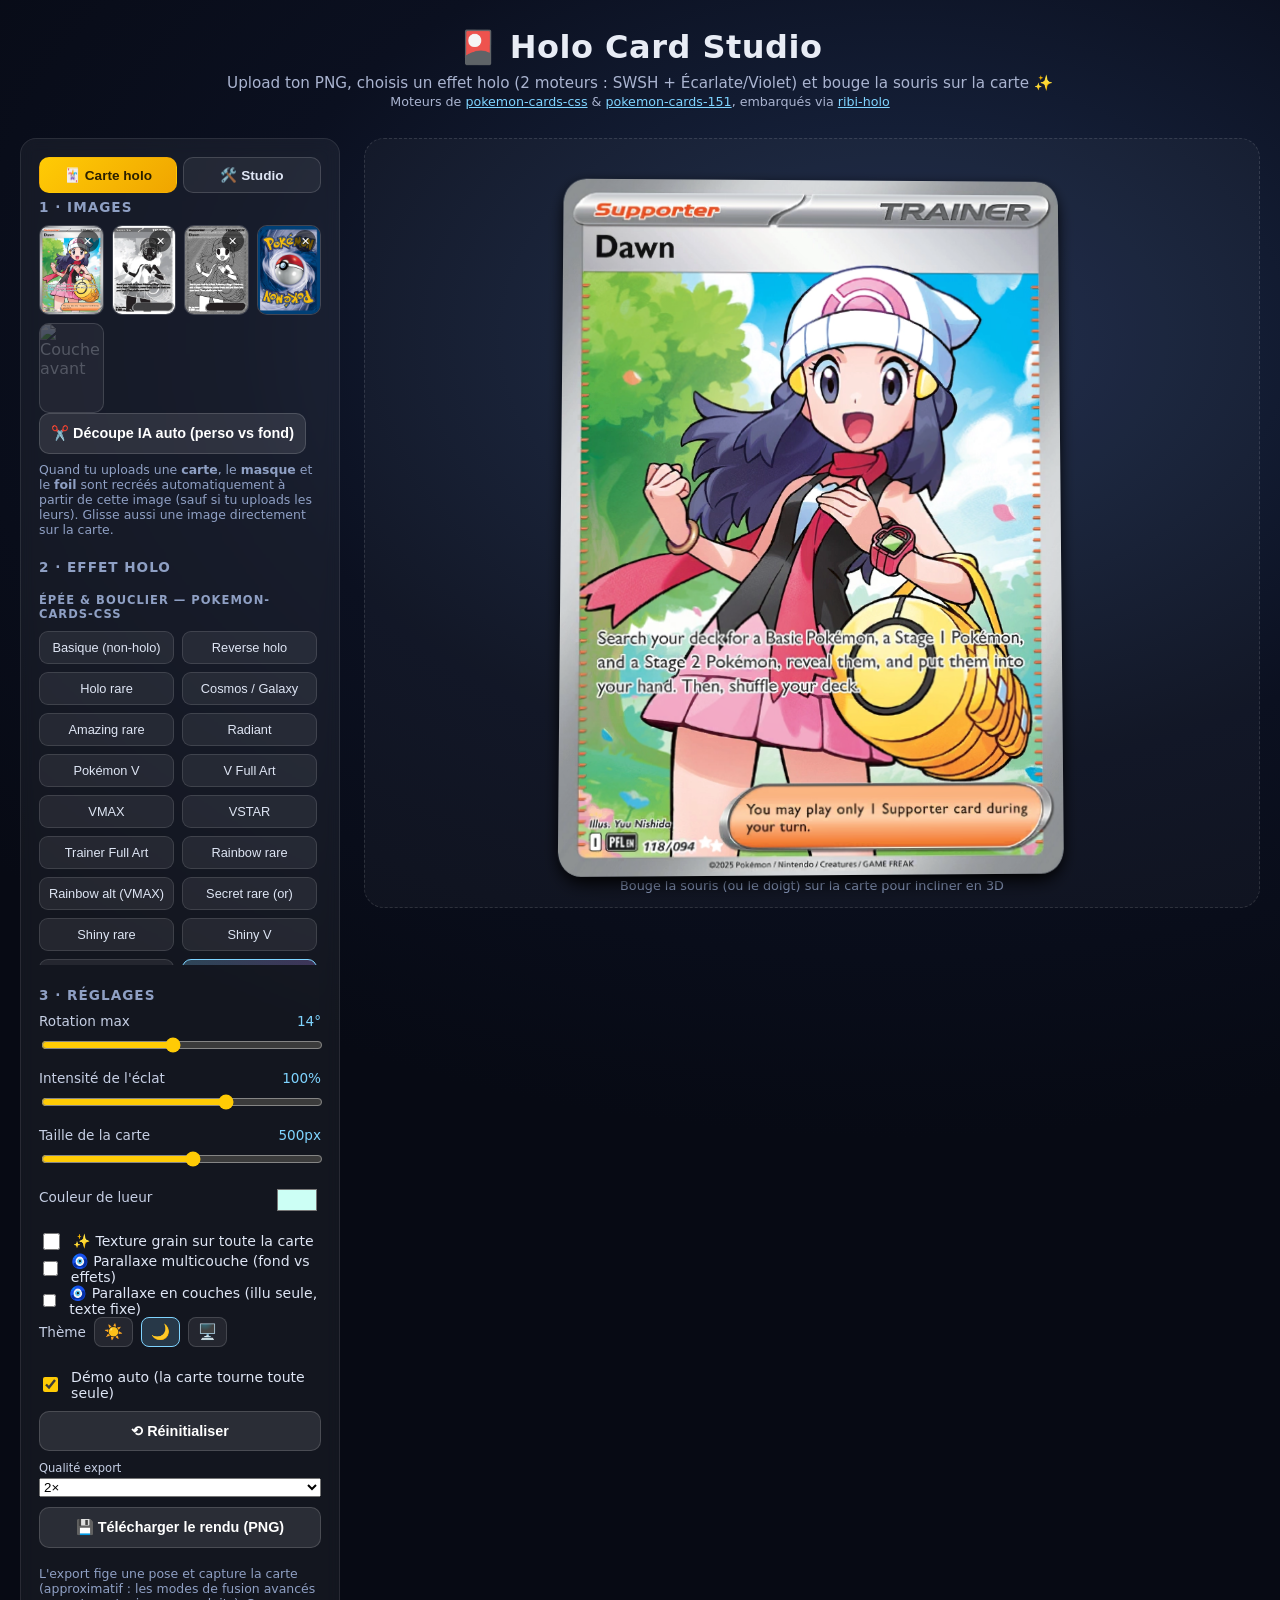
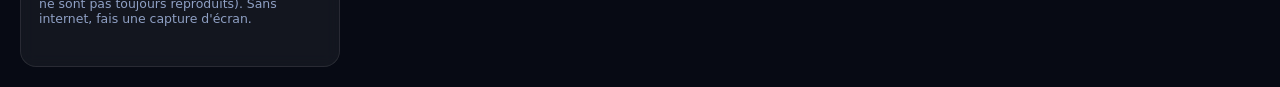
==== commit 574dd9e4: "Studio : coins calés sur le cadre, poignées 4 coins (texte = taille), double-clic = éditer le texte " ====
--- a/index.html
+++ b/index.html
@@ -8,8 +8,8 @@
   <link rel="preconnect" href="https://fonts.googleapis.com" />
   <link rel="preconnect" href="https://fonts.gstatic.com" crossorigin />
   <link href="https://fonts.googleapis.com/css2?family=Barlow+Condensed:wght@500;600;700;800&family=Barlow:wght@400;600;700&family=Poppins:ital,wght@0,500;0,600;0,700;1,400;1,700;1,800;1,900&display=swap" rel="stylesheet" />
-  <link rel="stylesheet" href="css/cards.css?v=1795500000" />
-  <link rel="stylesheet" href="css/ui.css?v=1795500000" />
+  <link rel="stylesheet" href="css/cards.css?v=1795501000" />
+  <link rel="stylesheet" href="css/ui.css?v=1795501000" />
 </head>
 <body>
   <header>
@@ -347,6 +347,6 @@
   </main>
 
   <div class="veil" id="veil" hidden></div>
-  <script src="js/app.js?v=1795500000"></script>
+  <script src="js/app.js?v=1795501000"></script>
 </body>
 </html>
--- a/css/cards.css
+++ b/css/cards.css
@@ -7490,3 +7490,51 @@
 .card.studio.tpl-outcome .st-logo { left: 3.9%; top: 1%; width: 9.4%; height: 6.8%; }
 .card.studio.tpl-outcome .st-brand { font-size: calc(1.15em * var(--st-k-brand, 1)); }
 .card.studio.tpl-outcome .st-hp-ico::before { font-size: 2.9em; -webkit-text-stroke: 0.06em var(--st-c-hpico, #45e3c6); }
+
+/* ---------- coins : la carte est découpée EXACTEMENT sur le contour du cadre PNG (fond-overlay) ----------
+   coins mesurés sur l'alpha du PNG 1062x1482 : haut ≈ 7.3% x 5.5%, bas ≈ 6.3% x 4.3% */
+.card.studio.tpl-outcome .st {
+  border-radius: 7.4% 7.4% 6.4% 6.4% / 5.6% 5.6% 4.4% 4.4%;
+}
+.card.studio.tpl-outcome .card__front {
+  clip-path: inset(0 round 7.4% 7.4% 6.4% 6.4% / 5.6% 5.6% 4.4% 4.4%);
+}
+
+/* ---------- poignées de redimensionnement : 4 coins, DANS la zone, seulement sur la sélection ---------- */
+.card .st .st-handle { display: none !important; }
+.st-rh {
+  display: none;
+  position: absolute;
+  width: 14px;
+  height: 14px;
+  box-sizing: border-box;
+  background: #ff9f43;
+  border: 2px solid #fff;
+  border-radius: 3px;
+  box-shadow: 0 0 0 1px rgba(0, 0, 0, 0.35);
+  z-index: 100;
+  pointer-events: auto !important;
+  font-style: normal;
+}
+.st-rh-nw { left: 1px; top: 1px; cursor: nwse-resize; }
+.st-rh-ne { right: 1px; top: 1px; cursor: nesw-resize; }
+.st-rh-sw { left: 1px; bottom: 1px; cursor: nesw-resize; }
+.st-rh-se { right: 1px; bottom: 1px; cursor: nwse-resize; }
+.card.studio .st .selected > .st-rh { display: block; }
+.card.studio .st .selected { outline: 2px solid #ff9f43; outline-offset: -2px; }
+
+/* ---------- double-clic = éditer le texte directement sur la carte ---------- */
+.card.studio .st :is(#stBrand, #stName, #stHp, #stAtk1, #stDmg1, #stAtk2, #stDmg2, #stDesc, #stNum, #stRar, #stWeak, #stRes, #stRet) {
+  pointer-events: auto;
+  cursor: text;
+}
+.card.studio .st .st-editing {
+  outline: 2px dashed #5af0d2;
+  outline-offset: 2px;
+  cursor: text;
+  user-select: text;
+  -webkit-user-select: text;
+  caret-color: #ff9f43;
+  overflow: visible;
+  text-overflow: clip;
+}
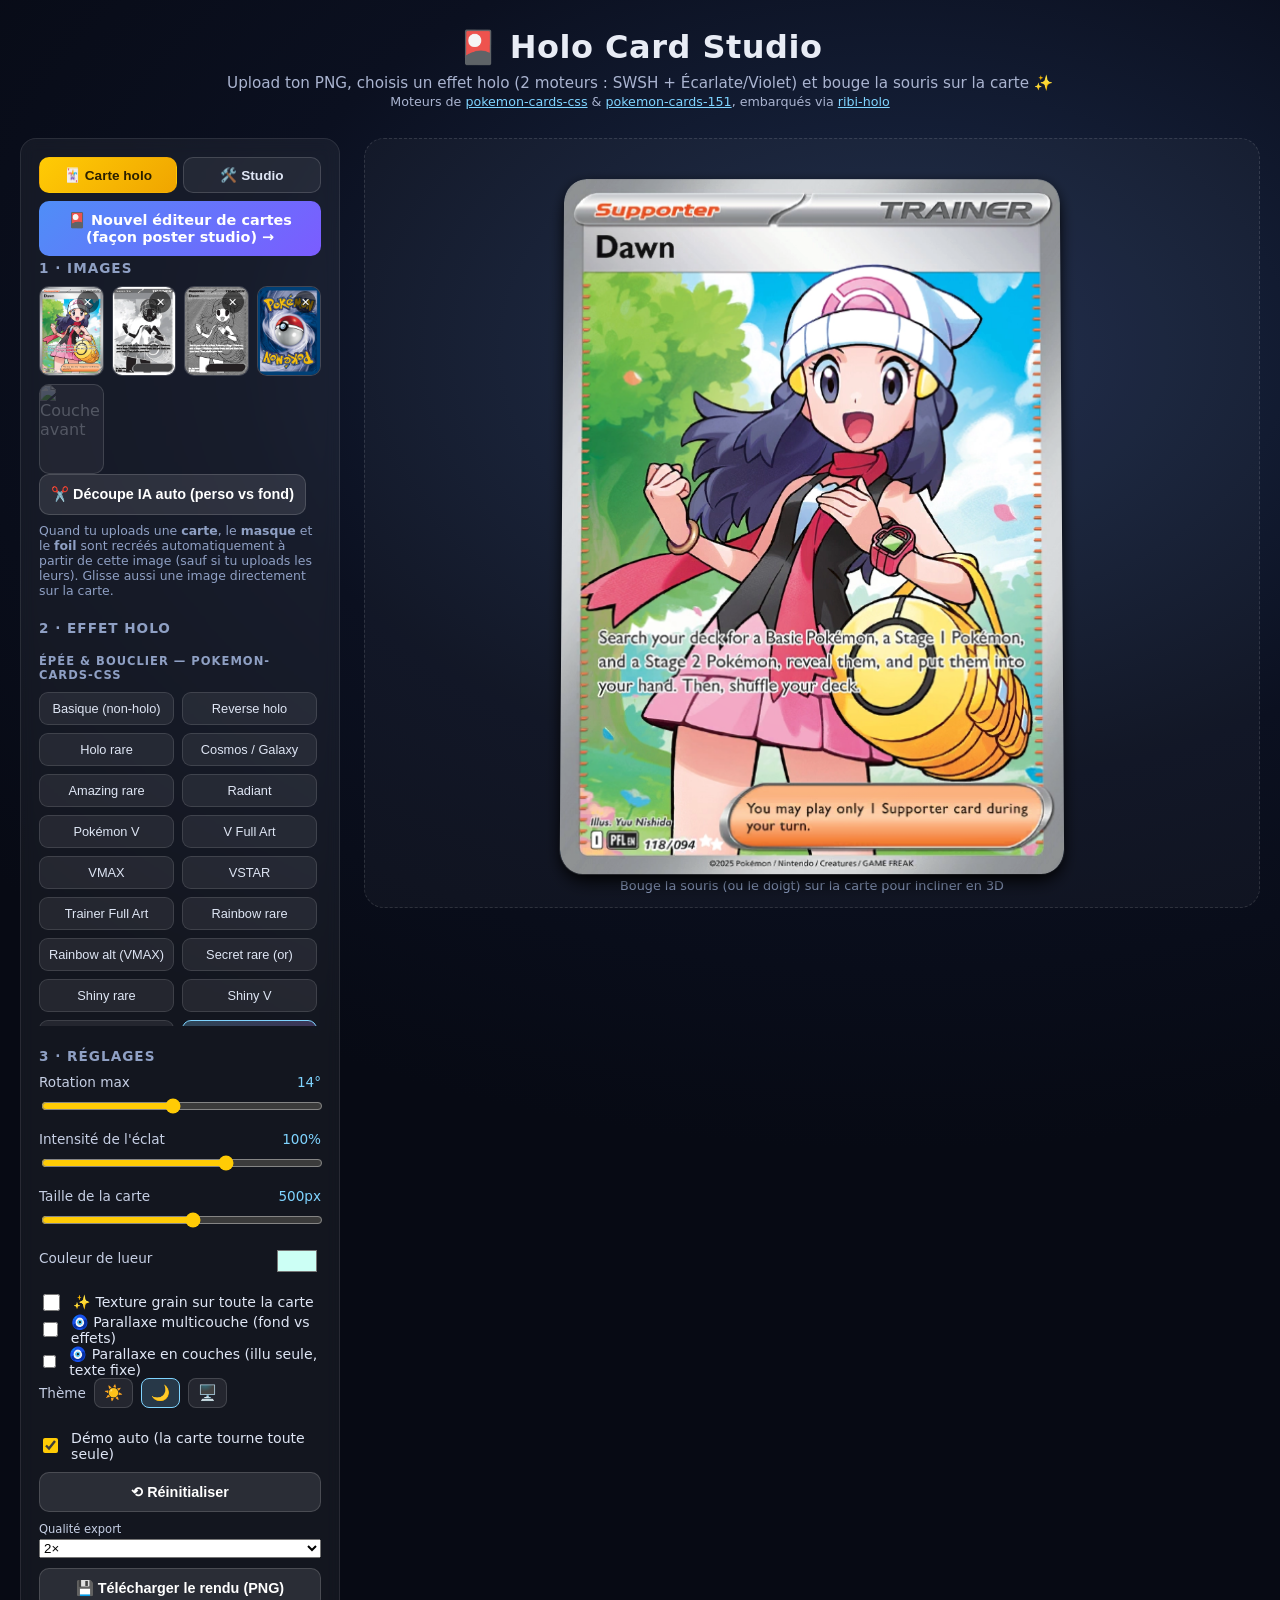
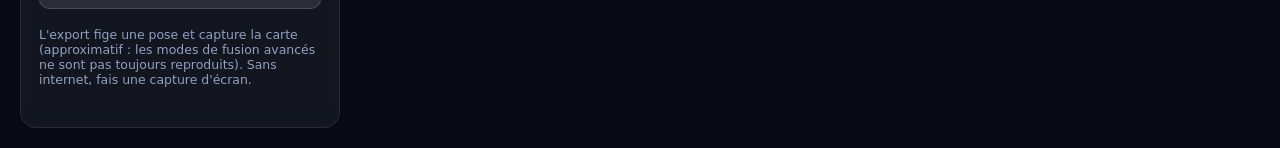
==== commit 9a24100b: "Éditeur de cartes façon Pressroom (editor.html) : modèles Outcome, calques, micrographics d'attaques" ====
--- a/index.html
+++ b/index.html
@@ -8,8 +8,8 @@
   <link rel="preconnect" href="https://fonts.googleapis.com" />
   <link rel="preconnect" href="https://fonts.gstatic.com" crossorigin />
   <link href="https://fonts.googleapis.com/css2?family=Barlow+Condensed:wght@500;600;700;800&family=Barlow:wght@400;600;700&family=Poppins:ital,wght@0,500;0,600;0,700;1,400;1,700;1,800;1,900&display=swap" rel="stylesheet" />
-  <link rel="stylesheet" href="css/cards.css?v=1795501000" />
-  <link rel="stylesheet" href="css/ui.css?v=1795501000" />
+  <link rel="stylesheet" href="css/cards.css?v=1795510000" />
+  <link rel="stylesheet" href="css/ui.css?v=1795510000" />
 </head>
 <body>
   <header>
@@ -26,6 +26,7 @@
         <button type="button" class="tab active" data-tab="card">🃏 Carte holo</button>
         <button type="button" class="tab" data-tab="studio">🛠️ Studio</button>
       </nav>
+      <a class="btn editor-link" href="editor.html" style="display:block;text-align:center;margin:8px 0 4px;text-decoration:none">🎴 Nouvel éditeur de cartes (façon poster studio) →</a>
       <div class="pane" id="pane-card">
       <section class="block">
         <h2>1 · Images</h2>
@@ -347,6 +348,6 @@
   </main>
 
   <div class="veil" id="veil" hidden></div>
-  <script src="js/app.js?v=1795501000"></script>
+  <script src="js/app.js?v=1795510000"></script>
 </body>
 </html>
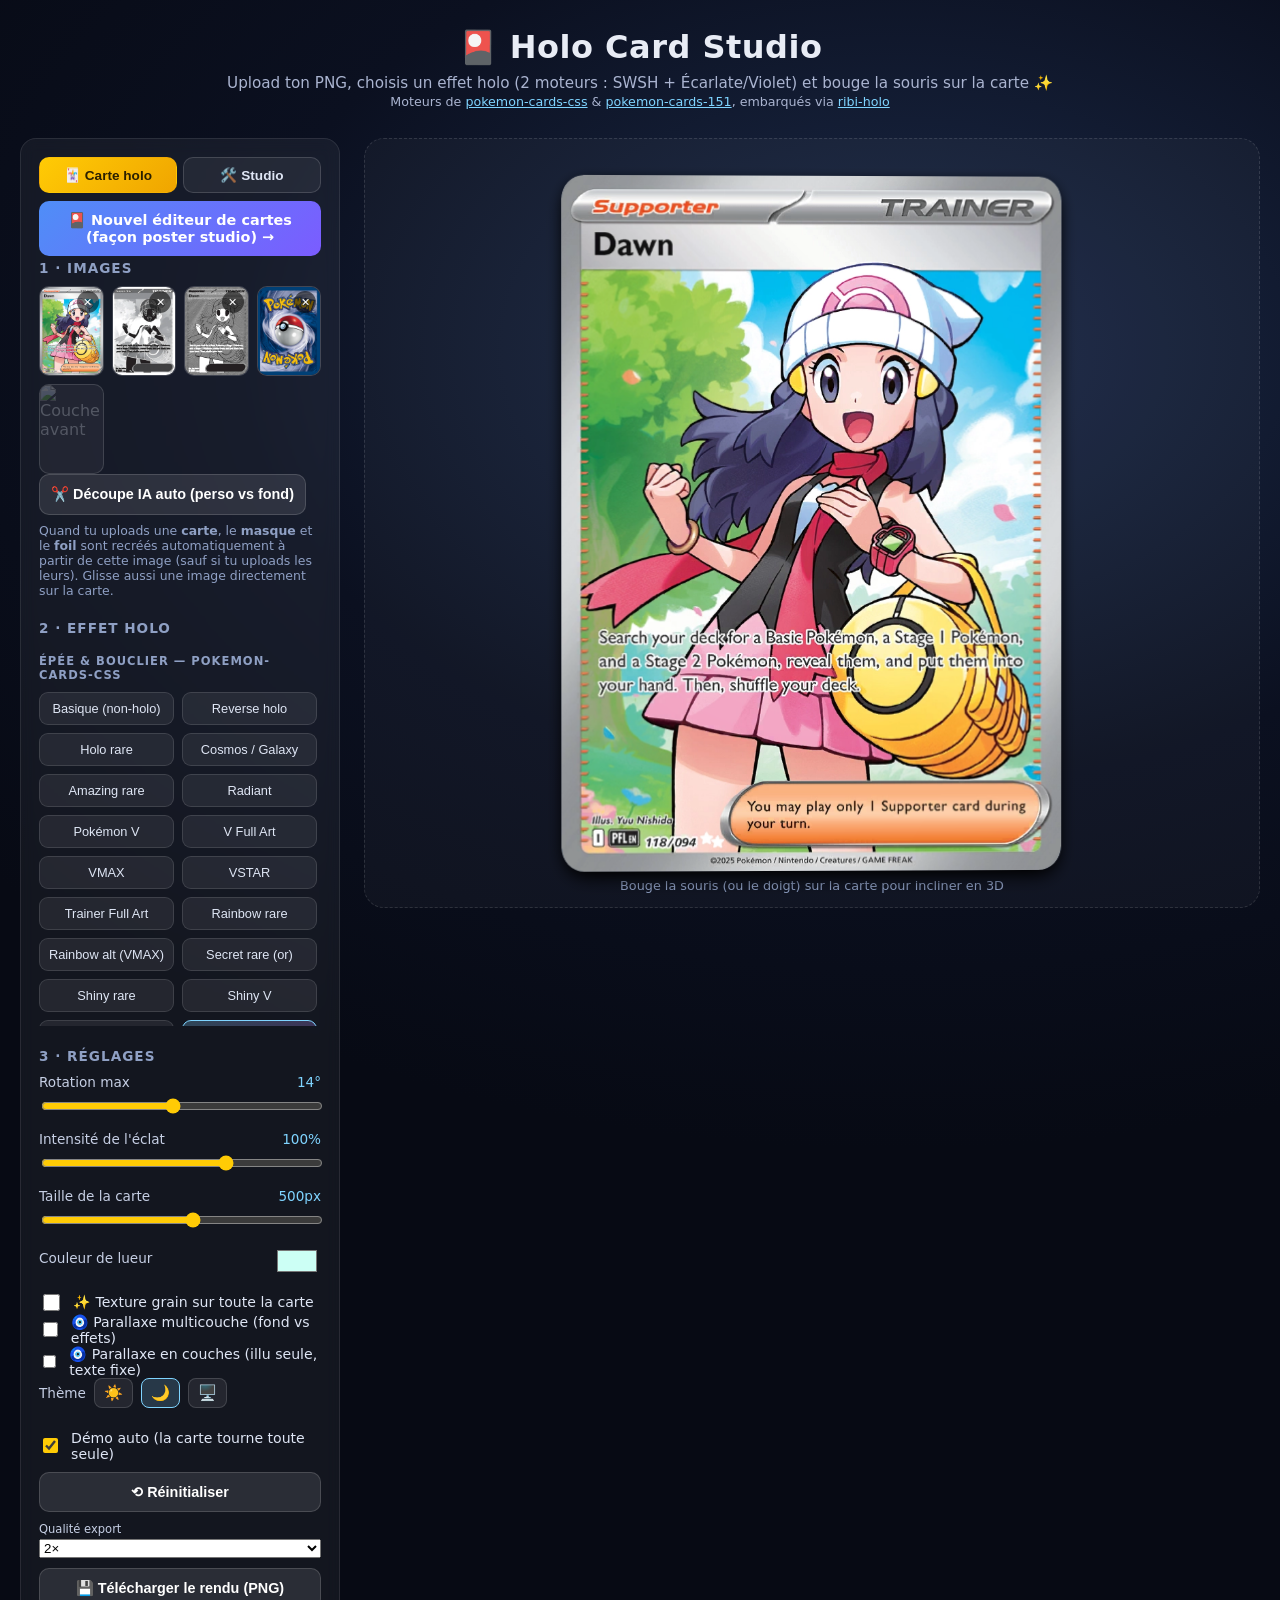
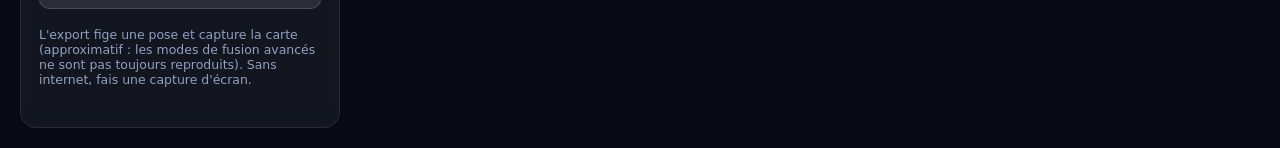
==== commit 5f1b3feb: "Studio : rond d'icône séparé du HP (calque indépendant), icône SVG nette (∞, logo, ⚡, ♥, ★, image), " ====
--- a/index.html
+++ b/index.html
@@ -8,8 +8,8 @@
   <link rel="preconnect" href="https://fonts.googleapis.com" />
   <link rel="preconnect" href="https://fonts.gstatic.com" crossorigin />
   <link href="https://fonts.googleapis.com/css2?family=Barlow+Condensed:wght@500;600;700;800&family=Barlow:wght@400;600;700&family=Poppins:ital,wght@0,500;0,600;0,700;1,400;1,700;1,800;1,900&display=swap" rel="stylesheet" />
-  <link rel="stylesheet" href="css/cards.css?v=1795510000" />
-  <link rel="stylesheet" href="css/ui.css?v=1795510000" />
+  <link rel="stylesheet" href="css/cards.css?v=1795550000" />
+  <link rel="stylesheet" href="css/ui.css?v=1795550000" />
 </head>
 <body>
   <header>
@@ -121,6 +121,13 @@
         <label class="auto-row">
           <input type="checkbox" id="stTplOutcome" checked />
           <span>🎴 Gabarit Outcome (comme ALI / JACK) — il suffit d'uploader l'illustration</span>
+        </label>
+        <label class="auto-row" style="gap:8px">
+          <span>◉ Rond d'icône (calque séparé)</span>
+          <select id="stHpIcoIn" aria-label="Icône du rond">
+            <option value="inf">∞ turquoise</option><option value="logo">Logo</option><option value="bolt">⚡</option><option value="heart">♥</option><option value="star">★</option><option value="custom">🖼 Mon image…</option><option value="none">Rond vide</option>
+          </select>
+          <input type="file" id="stHpIcoFile" accept="image/*" hidden />
         </label>
         <label class="auto-row">
           <input type="checkbox" id="showZones" />
@@ -317,7 +324,8 @@
                 <div class="st-head"></div>
                 <span class="st-brand" id="stBrand"></span>
                 <span class="st-name" id="stName"></span>
-                <div class="st-hp"><span id="stHp"></span><i class="st-hp-ico" aria-hidden="true">♥</i></div>
+                <div class="st-hp"><span id="stHp"></span></div>
+                <div class="st-hpico" aria-hidden="true"></div>
                 <div class="st-logo"></div>
                 <div class="st-body">
                   <div class="st-atk" id="stAtkRow1"><div class="st-cost" id="stCost1"></div><span class="st-atk-name" id="stAtk1"></span><span class="st-atk-dmg" id="stDmg1"></span></div>
@@ -348,6 +356,6 @@
   </main>
 
   <div class="veil" id="veil" hidden></div>
-  <script src="js/app.js?v=1795510000"></script>
+  <script src="js/app.js?v=1795550000"></script>
 </body>
 </html>
--- a/css/cards.css
+++ b/css/cards.css
@@ -7538,3 +7538,26 @@
   overflow: visible;
   text-overflow: clip;
 }
+
+/* ---------- ◉ rond d'icône = calque séparé (.st-hpico) ; le HP ne contient plus que « HP 150 » ---------- */
+.card.studio .st-hpico {
+  position: absolute;
+  left: 82%;
+  top: 2.9%;
+  width: 7.9%;
+  height: 5.7%;
+  z-index: 4;
+  pointer-events: auto;
+}
+.card.studio.tpl-outcome .st-hpico { left: 87.35%; top: 2.9%; width: 7.9%; height: 5.7%; }
+.card.studio .st-hpico-svg { width: 100%; height: 100%; display: block; overflow: visible; filter: drop-shadow(0 0 0.35em rgba(90, 240, 210, 0.3)); }
+.card.studio .st-hpico.ico-logo::after {
+  content: "";
+  position: absolute;
+  inset: 20%;
+  background: var(--st-logo, url("../img/studio/logo.webp")) center / contain no-repeat;
+  pointer-events: none;
+}
+/* le HP s'arrête avant le rond (même place qu'avant) */
+.card.studio.tpl-outcome .st-hp { right: 15%; gap: 0; }
+.card.studio.tpl-outcome .st-hp .st-hp-ico { display: none; }
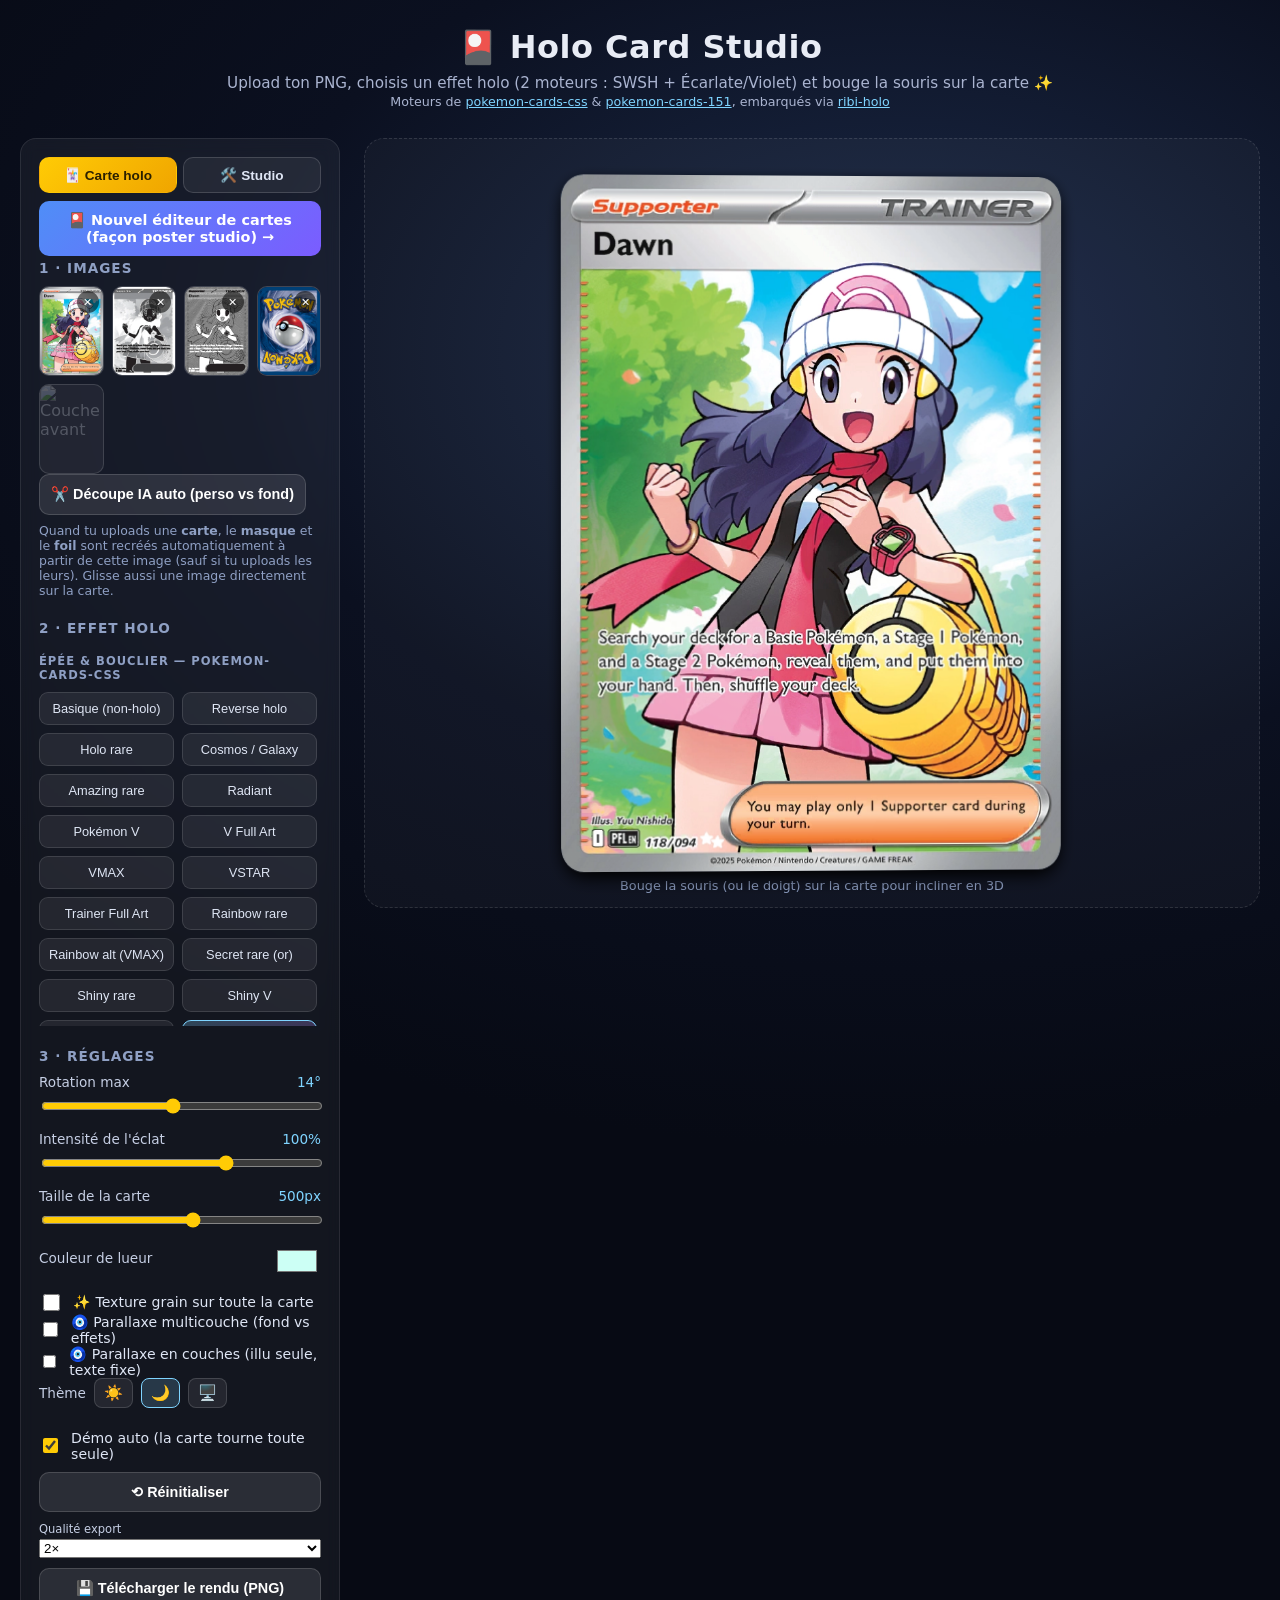
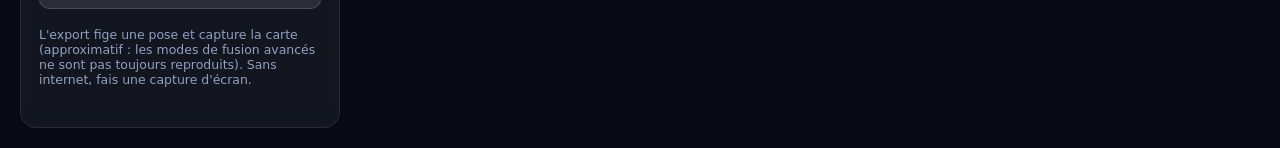
==== commit 29ea449d: "Studio : 1/2/3 attaques, jetons logo couleurs / image perso, recadrage de l'image du rond (zoom, dép" ====
--- a/index.html
+++ b/index.html
@@ -8,8 +8,8 @@
   <link rel="preconnect" href="https://fonts.googleapis.com" />
   <link rel="preconnect" href="https://fonts.gstatic.com" crossorigin />
   <link href="https://fonts.googleapis.com/css2?family=Barlow+Condensed:wght@500;600;700;800&family=Barlow:wght@400;600;700&family=Poppins:ital,wght@0,500;0,600;0,700;1,400;1,700;1,800;1,900&display=swap" rel="stylesheet" />
-  <link rel="stylesheet" href="css/cards.css?v=1795550000" />
-  <link rel="stylesheet" href="css/ui.css?v=1795550000" />
+  <link rel="stylesheet" href="css/cards.css?v=1795560000" />
+  <link rel="stylesheet" href="css/ui.css?v=1795560000" />
 </head>
 <body>
   <header>
@@ -129,6 +129,13 @@
           </select>
           <input type="file" id="stHpIcoFile" accept="image/*" hidden />
         </label>
+        <div id="stHpIcoCrop" class="auto-row" style="flex-wrap:wrap;gap:6px 10px" hidden>
+          <span style="width:100%">✂ Recadrer l'image du rond (ou molette sur le rond / glisser avec Alt)</span>
+          <label>Zoom <input type="range" id="stHpIcoZ" min="0.4" max="4" step="0.01" value="1" /></label>
+          <label>↔ <input type="range" id="stHpIcoX" min="-60" max="60" step="0.5" value="0" /></label>
+          <label>↕ <input type="range" id="stHpIcoY" min="-60" max="60" step="0.5" value="0" /></label>
+          <button type="button" class="btn" id="stHpIcoReset">Recentrer</button>
+        </div>
         <label class="auto-row">
           <input type="checkbox" id="showZones" />
           <span>🗺️ Contours des zones (voir chaque couche)</span>
@@ -189,14 +196,20 @@
           <label class="field"><span>Nom</span><input type="text" id="stNameIn" value="ALI" /></label>
           <label class="field"><span>Marque (haut gauche)</span><input type="text" id="stBrandIn" value="Outcome" /></label>
           <label class="field"><span>HP</span><input type="text" id="stHpIn" value="150" /></label>
+          <label class="field wide"><span>⚔ Nombre d'attaques</span><select id="stAtkCountIn"><option value="1">1 attaque</option><option value="2" selected>2 attaques</option><option value="3">3 attaques</option></select></label>
           <label class="field"><span>Attaque 1</span><input type="text" id="stAtk1In" value="Prediction" /></label>
           <label class="field"><span>Dégâts 1</span><input type="text" id="stDmg1In" value="40" /></label>
           <label class="field"><span>Attaque 2</span><input type="text" id="stAtk2In" value="Outcome" /></label>
           <label class="field"><span>Dégâts 2</span><input type="text" id="stDmg2In" value="100" /></label>
           <label class="field"><span>Coût énergie 1</span><input type="number" id="stCost1In" value="1" min="0" max="5" /></label>
           <label class="field"><span>Coût énergie 2</span><input type="number" id="stCost2In" value="2" min="0" max="5" /></label>
-          <label class="field"><span>Icône attaque 1</span><select id="stIcon1In"><option value="logo">Logo Outcome</option><option>⚡</option><option>♥</option><option>🎲</option><option>⭐</option><option>🪙</option><option>◆</option><option>∞</option><option>●</option></select></label>
-          <label class="field"><span>Icône attaque 2</span><select id="stIcon2In"><option value="logo">Logo Outcome</option><option>∞</option><option>⚡</option><option>♥</option><option>🎲</option><option>⭐</option><option>🪙</option><option>◆</option><option>●</option></select></label>
+          <label class="field"><span>Icône attaque 1</span><select id="stIcon1In"><option value="logo">Logo (blanc)</option><option value="logoc">Logo (couleurs)</option><option value="img">🖼 Mon image…</option><option>⚡</option><option>♥</option><option>🎲</option><option>⭐</option><option>🪙</option><option>◆</option><option>∞</option><option>●</option></select></label>
+          <label class="field"><span>Icône attaque 2</span><select id="stIcon2In"><option value="logo">Logo (blanc)</option><option value="logoc">Logo (couleurs)</option><option value="img">🖼 Mon image…</option><option>⚡</option><option>♥</option><option>🎲</option><option>⭐</option><option>🪙</option><option>◆</option><option>∞</option><option>●</option></select></label>
+          <label class="field atk3-f"><span>Attaque 3</span><input type="text" id="stAtk3In" value="Amplify" /></label>
+          <label class="field atk3-f"><span>Dégâts 3</span><input type="text" id="stDmg3In" value="150" /></label>
+          <label class="field atk3-f"><span>Coût énergie 3</span><input type="number" id="stCost3In" value="3" min="0" max="5" /></label>
+          <label class="field atk3-f"><span>Icône attaque 3</span><select id="stIcon3In"><option value="logo">Logo (blanc)</option><option value="logoc">Logo (couleurs)</option><option value="img">🖼 Mon image…</option><option>⚡</option><option>♥</option><option>🎲</option><option>⭐</option><option>🪙</option><option>◆</option><option>∞</option><option>●</option></select></label>
+          <input type="file" id="stGlyphFile" accept="image/*" hidden />
           <label class="field wide"><span>Description</span><input type="text" id="stDescIn" value="A calculated bet, a decisive move." /></label>
           <label class="field"><span>Numéro</span><input type="text" id="stNumIn" value="001/020" /></label>
           <label class="field"><span>Rareté</span><input type="text" id="stRarIn" value="UR" /></label>
@@ -330,6 +343,7 @@
                 <div class="st-body">
                   <div class="st-atk" id="stAtkRow1"><div class="st-cost" id="stCost1"></div><span class="st-atk-name" id="stAtk1"></span><span class="st-atk-dmg" id="stDmg1"></span></div>
                   <div class="st-atk" id="stAtkRow2"><div class="st-cost" id="stCost2"></div><span class="st-atk-name" id="stAtk2"></span><span class="st-atk-dmg" id="stDmg2"></span></div>
+                  <div class="st-atk" id="stAtkRow3"><div class="st-cost" id="stCost3"></div><span class="st-atk-name" id="stAtk3"></span><span class="st-atk-dmg" id="stDmg3"></span></div>
                   <p class="st-desc" id="stDesc"></p>
                 </div>
                 <div class="st-typebar"><span id="stWeak"></span><span id="stRes"></span><span id="stRet"></span></div>
@@ -356,6 +370,6 @@
   </main>
 
   <div class="veil" id="veil" hidden></div>
-  <script src="js/app.js?v=1795550000"></script>
+  <script src="js/app.js?v=1795560000"></script>
 </body>
 </html>
--- a/css/cards.css
+++ b/css/cards.css
@@ -7561,3 +7561,52 @@
 /* le HP s'arrête avant le rond (même place qu'avant) */
 .card.studio.tpl-outcome .st-hp { right: 15%; gap: 0; }
 .card.studio.tpl-outcome .st-hp .st-hp-ico { display: none; }
+
+/* ---------- jetons d'attaque : logo en couleurs / image perso ---------- */
+.card.studio .st-atk.glyph-logoc .st-cost i::before,
+.card.studio .st-atk.glyph-img .st-cost i::before {
+  content: "";
+  width: 86%;
+  height: 86%;
+  -webkit-mask: none;
+  mask: none;
+  filter: none;
+  border-radius: 50%;
+}
+.card.studio .st-atk.glyph-logoc .st-cost i::before { background: var(--st-logo, url("../img/studio/logo.webp")) center / 72% no-repeat; }
+.card.studio .st-atk.glyph-img .st-cost i::before { background: var(--st-glyph-img, none) center / cover no-repeat; }
+
+/* ---------- ⚔ 1 / 2 / 3 attaques (gabarit Outcome) ----------
+   panneau attaques = 60 → 90 % de la hauteur ; chaque ligne porte son filet en dessous */
+.card.studio.tpl-outcome .st-body { top: 60%; height: 30%; }
+.card.studio.tpl-outcome .st-body::before,
+.card.studio.tpl-outcome .st-body::after { display: none; }
+.card.studio.tpl-outcome .st-atk::after {
+  content: "";
+  position: absolute;
+  left: 7%;
+  right: 7%;
+  top: calc(50% + 2.05em);
+  height: calc(var(--st-fs, 3.6px) * 0.32);
+  border-radius: 9px;
+  background: linear-gradient(90deg, rgba(200, 215, 245, 0.3), rgba(225, 235, 255, 0.85) 15%, rgba(225, 235, 255, 0.85) 85%, rgba(200, 215, 245, 0.2));
+  pointer-events: none;
+}
+.card.studio.tpl-outcome .st-atk { overflow: visible; }
+.card.studio #stAtkRow3 { display: none; }
+.card.studio.atk-n3 #stAtkRow3 { display: block; }
+.card.studio.atk-n1 #stAtkRow2 { display: none; }
+/* 2 attaques (ref ALI) */
+.card.studio.tpl-outcome #stAtkRow1 { top: 35.3%; }
+.card.studio.tpl-outcome #stAtkRow2 { top: 58.3%; }
+.card.studio.tpl-outcome .st-desc { top: 81.7%; }
+/* 3 attaques */
+.card.studio.tpl-outcome.atk-n3 #stAtkRow1 { top: 24.3%; }
+.card.studio.tpl-outcome.atk-n3 #stAtkRow2 { top: 47.3%; }
+.card.studio.tpl-outcome.atk-n3 #stAtkRow3 { top: 70.3%; }
+.card.studio.tpl-outcome.atk-n3 .st-desc { top: 92%; }
+/* 1 attaque */
+.card.studio.tpl-outcome.atk-n1 #stAtkRow1 { top: 40%; }
+.card.studio.tpl-outcome.atk-n1 .st-desc { top: 65%; }
+/* sans gabarit : la 3e ligne suit simplement les autres */
+.card.studio:not(.tpl-outcome).atk-n3 #stAtkRow3 { position: relative; }
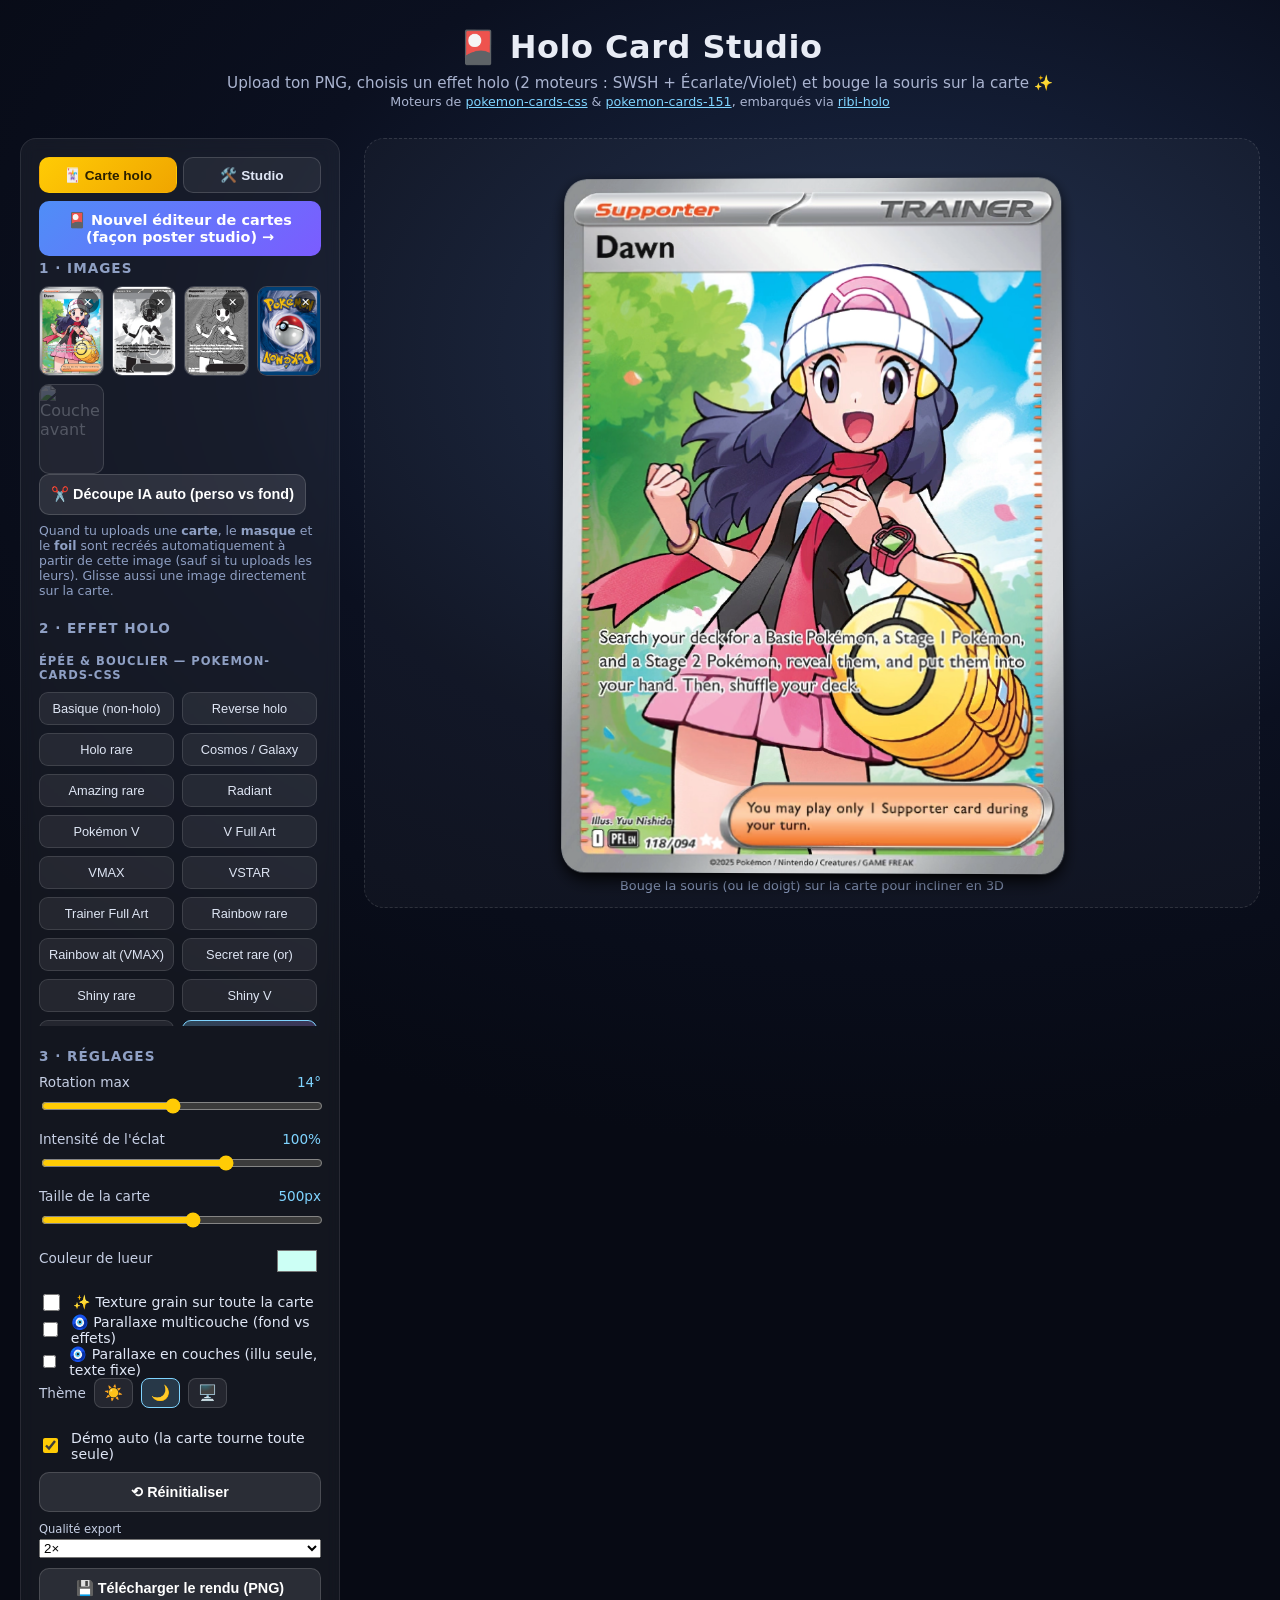
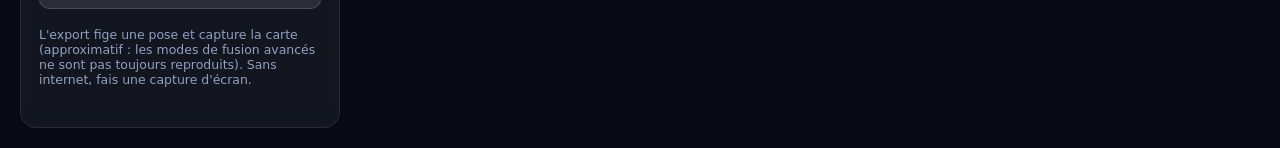
==== commit 43b3a4a6: "Studio : glisser une image directement sur une zone (rond, logo, jetons d'attaque, illustration), do" ====
--- a/index.html
+++ b/index.html
@@ -8,8 +8,8 @@
   <link rel="preconnect" href="https://fonts.googleapis.com" />
   <link rel="preconnect" href="https://fonts.gstatic.com" crossorigin />
   <link href="https://fonts.googleapis.com/css2?family=Barlow+Condensed:wght@500;600;700;800&family=Barlow:wght@400;600;700&family=Poppins:ital,wght@0,500;0,600;0,700;1,400;1,700;1,800;1,900&display=swap" rel="stylesheet" />
-  <link rel="stylesheet" href="css/cards.css?v=1795560000" />
-  <link rel="stylesheet" href="css/ui.css?v=1795560000" />
+  <link rel="stylesheet" href="css/cards.css?v=1795570000" />
+  <link rel="stylesheet" href="css/ui.css?v=1795570000" />
 </head>
 <body>
   <header>
@@ -187,6 +187,7 @@
               <button type="button" data-align="bottom" title="Aligner en bas (carte)">⤓</button>
               <button type="button" id="inspReset" title="Réinitialiser position/taille de la zone">↺</button>
             </div>
+            <button type="button" id="inspImg" class="btn" hidden>🖼 Insérer / remplacer l'image…</button>
             <button type="button" id="inspDel" class="btn" hidden>🗑 Supprimer la zone</button>
           </div>
         </div>
@@ -370,6 +371,6 @@
   </main>
 
   <div class="veil" id="veil" hidden></div>
-  <script src="js/app.js?v=1795560000"></script>
+  <script src="js/app.js?v=1795570000"></script>
 </body>
 </html>
--- a/css/cards.css
+++ b/css/cards.css
@@ -7610,3 +7610,8 @@
 .card.studio.tpl-outcome.atk-n1 .st-desc { top: 65%; }
 /* sans gabarit : la 3e ligne suit simplement les autres */
 .card.studio:not(.tpl-outcome).atk-n3 #stAtkRow3 { position: relative; }
+
+/* zone qui va recevoir l'image glissée */
+.card.studio .st .drop-target { outline: 3px dashed #5af0d2 !important; outline-offset: 2px; }
+/* petites zones (rond, logo) : poignées plus fines pour voir le contenu */
+.card.studio .st :is(.st-hpico, .st-logo).selected > .st-rh { width: 8px; height: 8px; border-width: 1px; }
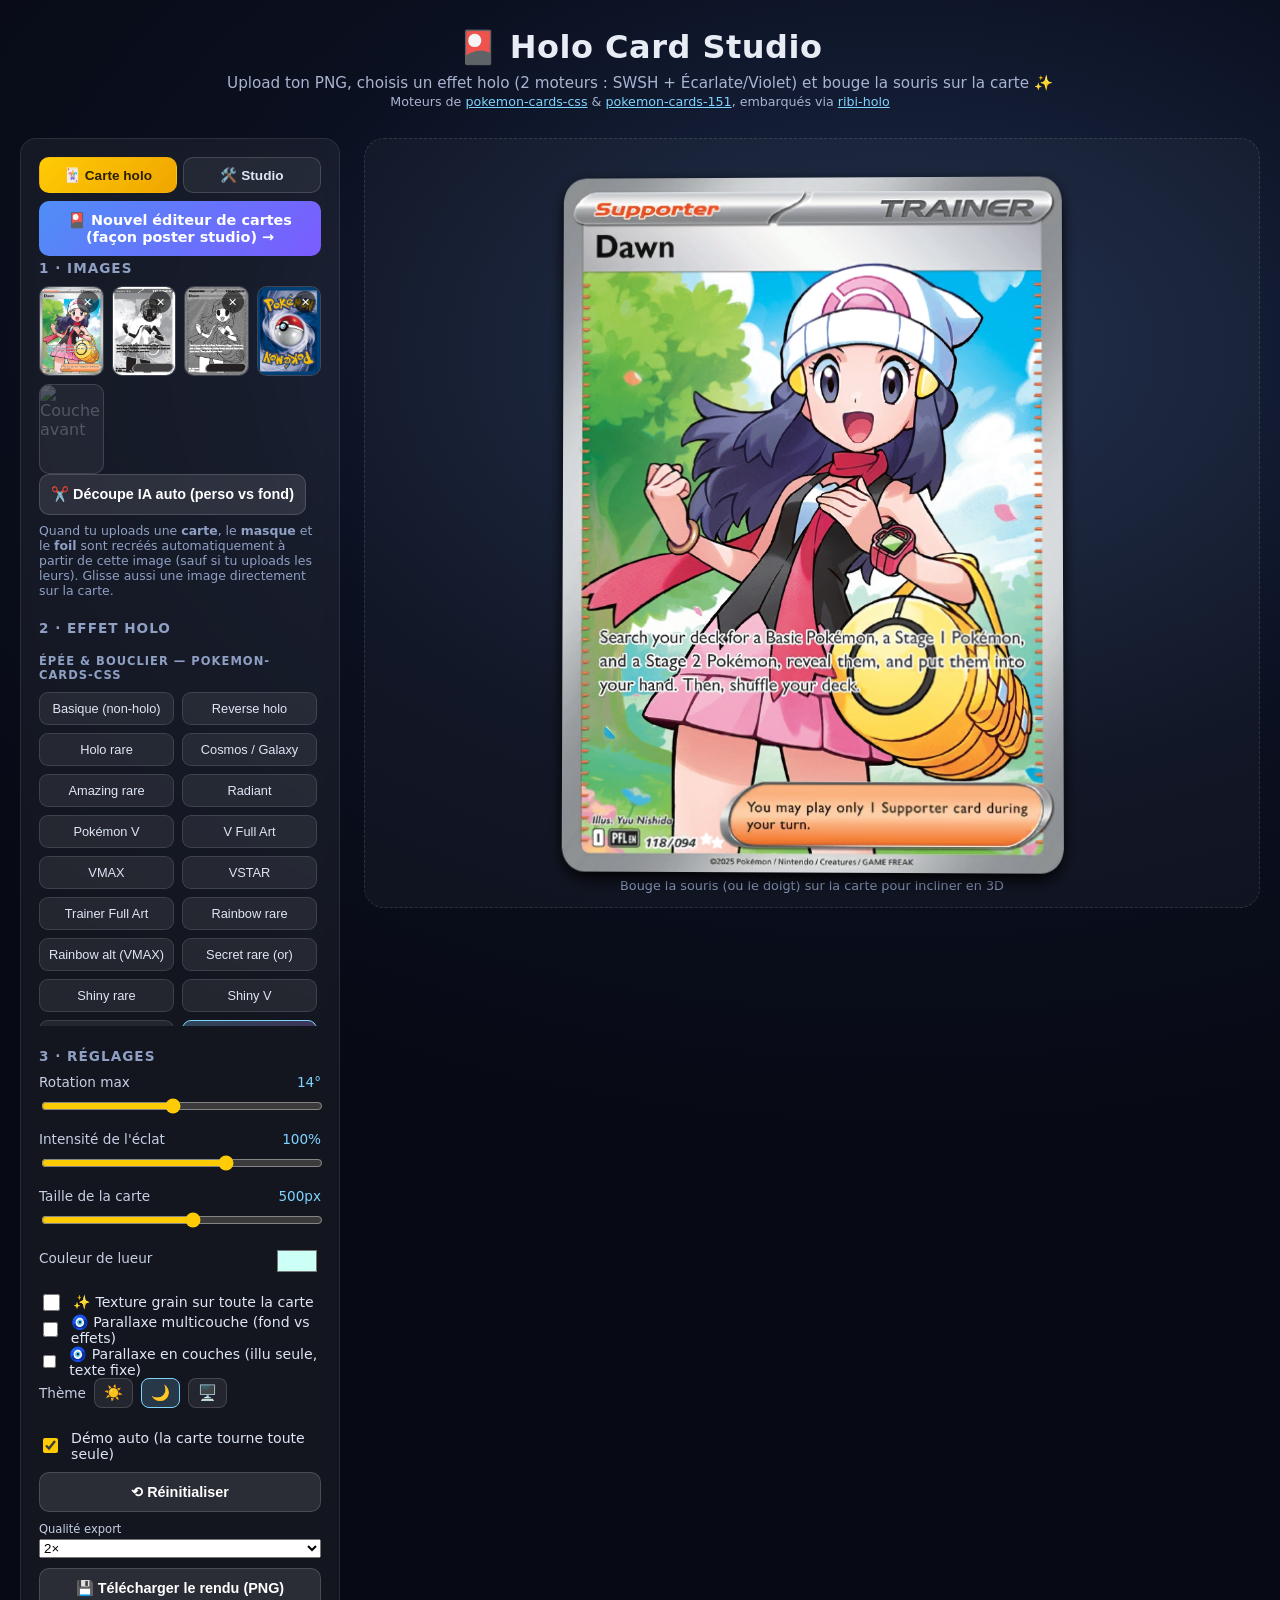
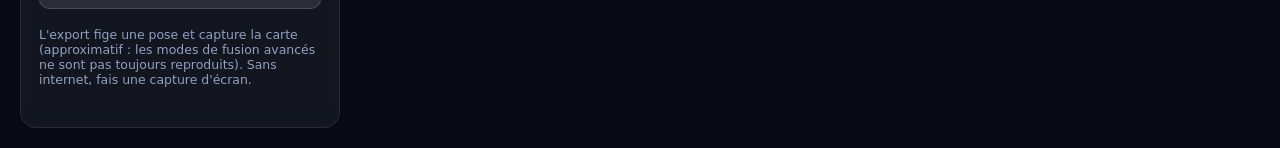
==== commit 55a8722c: "Studio : image du rond centrée et toujours visible (cercle HTML au lieu de clipPath SVG), sélecteur " ====
--- a/index.html
+++ b/index.html
@@ -8,8 +8,8 @@
   <link rel="preconnect" href="https://fonts.googleapis.com" />
   <link rel="preconnect" href="https://fonts.gstatic.com" crossorigin />
   <link href="https://fonts.googleapis.com/css2?family=Barlow+Condensed:wght@500;600;700;800&family=Barlow:wght@400;600;700&family=Poppins:ital,wght@0,500;0,600;0,700;1,400;1,700;1,800;1,900&display=swap" rel="stylesheet" />
-  <link rel="stylesheet" href="css/cards.css?v=1795570000" />
-  <link rel="stylesheet" href="css/ui.css?v=1795570000" />
+  <link rel="stylesheet" href="css/cards.css?v=1795580000" />
+  <link rel="stylesheet" href="css/ui.css?v=1795580000" />
 </head>
 <body>
   <header>
@@ -371,6 +371,6 @@
   </main>
 
   <div class="veil" id="veil" hidden></div>
-  <script src="js/app.js?v=1795570000"></script>
+  <script src="js/app.js?v=1795580000"></script>
 </body>
 </html>
--- a/css/cards.css
+++ b/css/cards.css
@@ -7615,3 +7615,21 @@
 .card.studio .st .drop-target { outline: 3px dashed #5af0d2 !important; outline-offset: 2px; }
 /* petites zones (rond, logo) : poignées plus fines pour voir le contenu */
 .card.studio .st :is(.st-hpico, .st-logo).selected > .st-rh { width: 8px; height: 8px; border-width: 1px; }
+
+/* image perso du rond : cercle CSS centré dans l'anneau (rayon 40/50) */
+.card.studio .st-hpico .st-hpico-imgwrap {
+  position: absolute;
+  inset: 10%;
+  display: block;
+  border-radius: 50%;
+  overflow: hidden;
+  pointer-events: none;
+}
+.card.studio .st-hpico .st-hpico-img {
+  position: absolute;
+  display: block;
+  max-width: none;
+  transform: translate(-50%, -50%);
+  object-fit: cover;
+  pointer-events: none;
+}
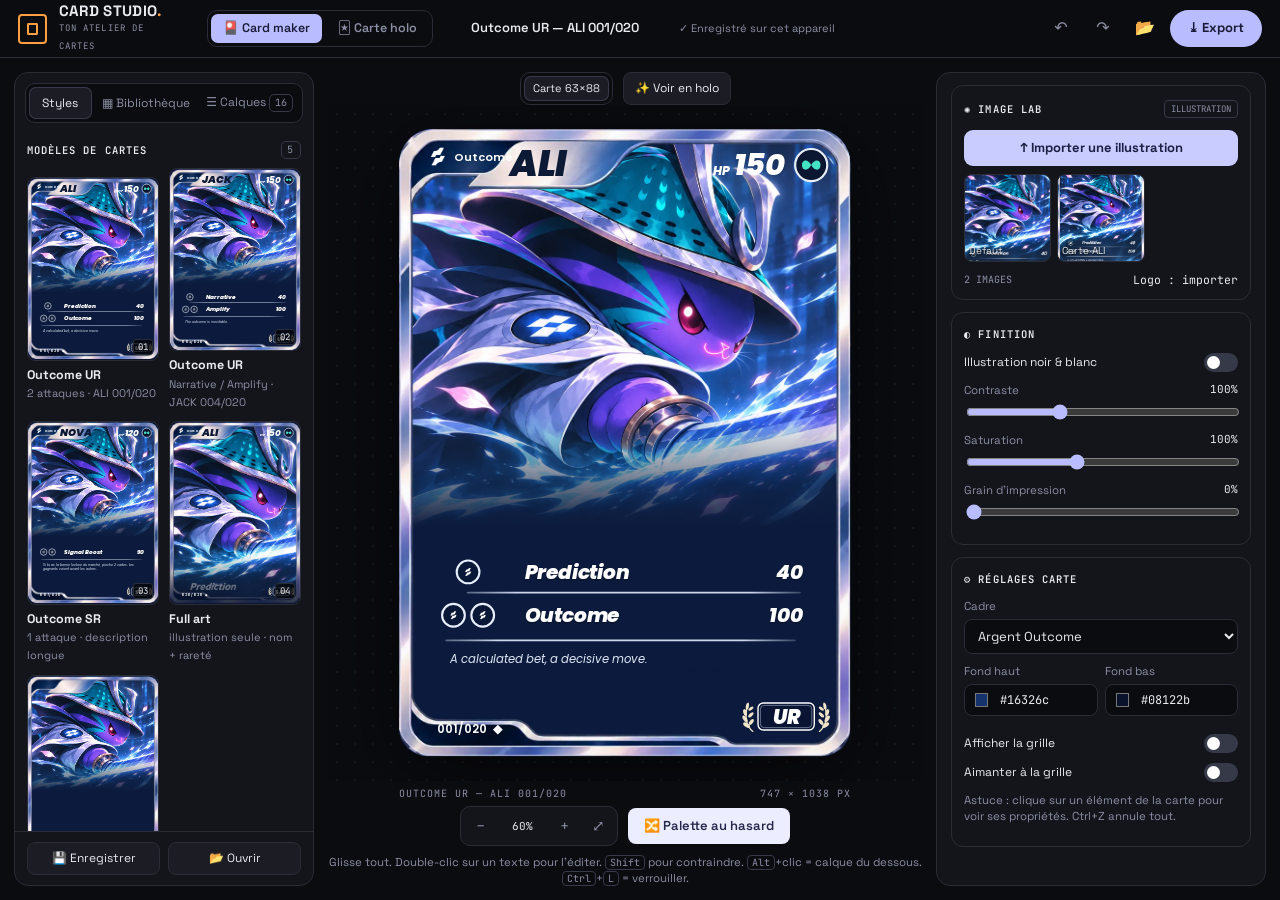
==== commit dc5b2771: "Card maker devient la page d'accueil (onglet 1), Carte holo = holo.html (onglet 2), ancien Studio re" ====
--- a/index.html
+++ b/index.html
@@ -1,376 +1,135 @@
-<!DOCTYPE html>
-<html lang="fr" data-scheme="dark">
+<!doctype html>
+<html lang="fr">
 <head>
-  <meta charset="UTF-8" />
-  <meta name="viewport" content="width=device-width, initial-scale=1.0" />
-  <title>Holo Card Studio — effets 3D façon Pokémon</title>
-  <meta name="description" content="Card_Studio : crée des cartes holo personnalisées (upload PNG, 30+ effets, tilt 3D, studio card maker) — 100% client, GitHub Pages." />
+  <meta charset="utf-8" />
+  <meta name="viewport" content="width=device-width, initial-scale=1" />
+  <title>Card maker — Card Studio</title>
+  <meta name="description" content="Éditeur de cartes Outcome façon poster studio : calques, micrographics d'attaques, export PNG/SVG, aperçu holo." />
   <link rel="preconnect" href="https://fonts.googleapis.com" />
   <link rel="preconnect" href="https://fonts.gstatic.com" crossorigin />
-  <link href="https://fonts.googleapis.com/css2?family=Barlow+Condensed:wght@500;600;700;800&family=Barlow:wght@400;600;700&family=Poppins:ital,wght@0,500;0,600;0,700;1,400;1,700;1,800;1,900&display=swap" rel="stylesheet" />
-  <link rel="stylesheet" href="css/cards.css?v=1795580000" />
-  <link rel="stylesheet" href="css/ui.css?v=1795580000" />
+  <link id="gfonts" href="https://fonts.googleapis.com/css2?family=Poppins:ital,wght@0,400;0,500;0,600;0,700;0,800;0,900;1,400;1,500;1,600;1,700;1,800;1,900&family=Anton&family=Bebas+Neue&family=Barlow+Condensed:ital,wght@0,500;0,700;0,800;0,900;1,700;1,800;1,900&family=Montserrat:ital,wght@0,500;0,700;0,800;0,900;1,700;1,800;1,900&family=Exo+2:ital,wght@0,500;0,700;0,800;0,900;1,700;1,800;1,900&family=Russo+One&family=Archivo+Black&family=Space+Grotesk:wght@400;500;600;700&family=JetBrains+Mono:wght@400;600;700&family=Noto+Sans+JP:wght@500;700;900&display=swap" rel="stylesheet" />
+  <link rel="stylesheet" href="css/editor.css?v=1795590000" />
 </head>
 <body>
-  <header>
-    <h1>🎴 Holo Card Studio</h1>
-    <p class="subtitle">
-      Upload ton PNG, choisis un effet holo (2 moteurs : SWSH + Écarlate/Violet) et bouge la souris sur la carte ✨
-      <br /><small>Moteurs de <a href="https://github.com/simeydotme/pokemon-cards-css">pokemon-cards-css</a> &amp; <a href="https://github.com/simeydotme/pokemon-cards-151">pokemon-cards-151</a>, embarqués via <a href="https://github.com/fyk0620/ribi-holo">ribi-holo</a></small>
-    </p>
+  <header class="topbar">
+    <div class="brand">
+      <span class="brand-mark" aria-hidden="true"></span>
+      <div><b>CARD STUDIO<i>.</i></b><small>TON ATELIER DE CARTES</small></div>
+      <nav class="site-nav" aria-label="Pages">
+        <a class="on" href="index.html">🎴 Card maker</a>
+        <a href="holo.html">🃏 Carte holo</a>
+      </nav>
+    </div>
+    <div class="doc">
+      <input id="docName" class="doc-name" value="Nouvelle carte" aria-label="Nom du projet" spellcheck="false" />
+      <span id="saveState" class="save-state">✓ Enregistré sur cet appareil</span>
+    </div>
+    <div class="top-actions">
+      <button class="icon-btn" id="undoBtn" title="Annuler (Ctrl+Z)" aria-label="Annuler">↶</button>
+      <button class="icon-btn" id="redoBtn" title="Rétablir (Ctrl+Shift+Z)" aria-label="Rétablir">↷</button>
+      <button class="icon-btn" id="openBtn" title="Ouvrir un projet (.card.json)" aria-label="Ouvrir">📂</button>
+      <button class="primary-btn" id="exportBtn">⤓ Export</button>
+    </div>
   </header>
 
-  <main>
-    <aside class="panel">
-      <nav class="tabs">
-        <button type="button" class="tab active" data-tab="card">🃏 Carte holo</button>
-        <button type="button" class="tab" data-tab="studio">🛠️ Studio</button>
+  <main class="workspace">
+    <!-- ================= GAUCHE ================= -->
+    <aside class="panel left" aria-label="Bibliothèque">
+      <nav class="seg tabs" role="tablist">
+        <button role="tab" data-tab="styles" class="on">Styles</button>
+        <button role="tab" data-tab="library">▦ Bibliothèque</button>
+        <button role="tab" data-tab="layers">☰ Calques <span id="layerCount" class="pill">0</span></button>
       </nav>
-      <a class="btn editor-link" href="editor.html" style="display:block;text-align:center;margin:8px 0 4px;text-decoration:none">🎴 Nouvel éditeur de cartes (façon poster studio) →</a>
-      <div class="pane" id="pane-card">
-      <section class="block">
-        <h2>1 · Images</h2>
-        <div class="slots">
-          <div class="slot" data-slot="card">
-            <img alt="Carte" />
-            <div class="slot__drop">📤 Carte<br /><small>clic ou glisse un PNG</small></div>
-            <input type="file" accept="image/*" hidden />
-            <button type="button" class="slot__clear" title="Remettre la carte par défaut" aria-label="Remettre la carte par défaut">✕</button>
-          </div>
-          <div class="slot" data-slot="mask">
-            <img alt="Masque" />
-            <div class="slot__drop">🎭 Masque<br /><small>optionnel</small></div>
-            <input type="file" accept="image/*" hidden />
-            <button type="button" class="slot__clear" title="Masque par défaut (plein cadre)" aria-label="Masque par défaut (plein cadre)">✕</button>
-          </div>
-          <div class="slot" data-slot="foil">
-            <img alt="Foil" />
-            <div class="slot__drop">✨ Foil<br /><small>optionnel</small></div>
-            <input type="file" accept="image/*" hidden />
-            <button type="button" class="slot__clear" title="Foil par défaut" aria-label="Foil par défaut">✕</button>
-          </div>
-          <div class="slot" data-slot="back">
-            <img alt="Dos" />
-            <div class="slot__drop">🂠 Dos<br /><small>optionnel</small></div>
-            <input type="file" accept="image/*" hidden />
-            <button type="button" class="slot__clear" title="Dos par défaut" aria-label="Dos par défaut">✕</button>
-          </div>
-          <div class="slot" data-slot="fg">
-            <img alt="Couche avant" />
-            <div class="slot__drop">🎭 Perso<br /><small>PNG transparent</small></div>
-            <input type="file" accept="image/*" hidden />
-            <button type="button" class="slot__clear" title="Retirer la couche avant" aria-label="Retirer la couche avant">✕</button>
-          </div>
-        </div>
-        <button id="cutBtn" class="btn secondary">✂️ Découpe IA auto (perso vs fond)</button>
-        <p class="hint">Quand tu uploads une <strong>carte</strong>, le <strong>masque</strong> et le <strong>foil</strong> sont recréés automatiquement à partir de cette image (sauf si tu uploads les leurs). Glisse aussi une image directement sur la carte.</p>
-        <p class="hint" id="fileName"></p>
+
+      <section class="tabpane" data-pane="styles">
+        <h3 class="sec">MODÈLES DE CARTES <span class="pill" id="tplCount">0</span></h3>
+        <div class="tpl-grid" id="tplGrid"></div>
+        <p class="hint">Chaque titre, illustration, couleur et micrographic est éditable.</p>
+        <h3 class="sec">PALETTE <span class="pill">8</span></h3>
+        <div class="seg small" id="palMode"><button data-m="solid" class="on">Uni</button><button data-m="grad">Dégradé</button></div>
+        <div class="swatches" id="palette"></div>
+        <p class="mono-note" id="palTarget">S'APPLIQUE AU FOND DE CARTE</p>
       </section>
 
-      <section class="block">
-        <h2>2 · Effet holo</h2>
-        <div class="effects" id="effects"></div>
+      <section class="tabpane" data-pane="library" hidden>
+        <h3 class="sec">AJOUTER SUR LA CARTE</h3>
+        <div class="add-grid">
+          <button data-add="text"><span>T</span>Texte</button>
+          <button data-add="rect"><span>□</span>Forme</button>
+          <button data-add="image"><span>🖼</span>Image</button>
+          <button data-add="svg"><span>⟨/⟩</span>SVG</button>
+        </div>
+        <h3 class="sec">MICROGRAPHICS <span class="pill" id="mgCount">0</span></h3>
+        <div class="chips" id="mgCats"></div>
+        <div class="mg-grid" id="mgGrid"></div>
+        <p class="hint">Clique pour ajouter. Les attaques, coûts et badges restent éditables.</p>
+        <input type="file" id="svgFile" accept=".svg,image/svg+xml" hidden multiple />
+        <input type="file" id="imgFile" accept="image/*" hidden />
       </section>
 
-      <section class="block">
-        <h2>3 · Réglages</h2>
-        <label class="slider">
-          <span>Rotation max <output id="rotOut">14°</output></span>
-          <input type="range" id="rotMax" min="0" max="30" step="0.5" value="14" />
-        </label>
-        <label class="slider">
-          <span>Intensité de l'éclat <output id="glareOut">100%</output></span>
-          <input type="range" id="glare" min="0" max="1.5" step="0.05" value="1" />
-        </label>
-        <label class="slider">
-          <span>Taille de la carte <output id="sizeOut">500px</output></span>
-          <input type="range" id="cardSize" min="240" max="720" step="10" value="500" />
-        </label>
-        <label class="slider color-row">
-          <span>Couleur de lueur</span>
-          <input type="color" id="glowColor" value="#ccfff5" />
-        </label>
-        <label class="auto-row">
-          <input type="checkbox" id="texture" />
-          <span>✨ Texture grain sur toute la carte</span>
-        </label>
-        <label class="auto-row">
-          <input type="checkbox" id="parallax" />
-          <span>🧿 Parallaxe multicouche (fond vs effets)</span>
-        </label>
-        <label class="auto-row">
-          <input type="checkbox" id="parallaxLayers" />
-          <span>🧿 Parallaxe en couches (illu seule, texte fixe)</span>
-        </label>
-        <div class="theme">
-          <span>Thème</span>
-          <button type="button" data-theme="light" aria-label="Thème clair">☀️</button>
-          <button type="button" data-theme="dark" aria-pressed="true" aria-label="Thème sombre">🌙</button>
-          <button type="button" data-theme="system" aria-label="Thème système">🖥️</button>
-        </div>
+      <section class="tabpane" data-pane="layers" hidden>
+        <h3 class="sec">TA COMPOSITION <span class="pill" id="layerCount2">0</span></h3>
+        <ul class="layer-list" id="layerList"></ul>
+        <p class="hint">Haut de liste = devant. Glisse pour réordonner, double-clic pour renommer.</p>
       </section>
 
+      <div class="left-foot">
+        <button class="ghost-btn" id="saveProjBtn">💾 Enregistrer</button>
+        <button class="ghost-btn" id="openBtn2">📂 Ouvrir</button>
       </div>
-      <div class="pane" id="pane-studio" hidden>
-      <section class="block">
-        <h2>🛠️ Studio (card maker)</h2>
-        <label class="auto-row">
-          <input type="checkbox" id="studioBox" />
-          <span>Mode studio — template éditable</span>
-        </label>
-        <label class="auto-row">
-          <input type="checkbox" id="stTplOutcome" checked />
-          <span>🎴 Gabarit Outcome (comme ALI / JACK) — il suffit d'uploader l'illustration</span>
-        </label>
-        <label class="auto-row" style="gap:8px">
-          <span>◉ Rond d'icône (calque séparé)</span>
-          <select id="stHpIcoIn" aria-label="Icône du rond">
-            <option value="inf">∞ turquoise</option><option value="logo">Logo</option><option value="bolt">⚡</option><option value="heart">♥</option><option value="star">★</option><option value="custom">🖼 Mon image…</option><option value="none">Rond vide</option>
-          </select>
-          <input type="file" id="stHpIcoFile" accept="image/*" hidden />
-        </label>
-        <div id="stHpIcoCrop" class="auto-row" style="flex-wrap:wrap;gap:6px 10px" hidden>
-          <span style="width:100%">✂ Recadrer l'image du rond (ou molette sur le rond / glisser avec Alt)</span>
-          <label>Zoom <input type="range" id="stHpIcoZ" min="0.4" max="4" step="0.01" value="1" /></label>
-          <label>↔ <input type="range" id="stHpIcoX" min="-60" max="60" step="0.5" value="0" /></label>
-          <label>↕ <input type="range" id="stHpIcoY" min="-60" max="60" step="0.5" value="0" /></label>
-          <button type="button" class="btn" id="stHpIcoReset">Recentrer</button>
-        </div>
-        <label class="auto-row">
-          <input type="checkbox" id="showZones" />
-          <span>🗺️ Contours des zones (voir chaque couche)</span>
-        </label>
-        <label class="auto-row">
-          <input type="checkbox" id="editMode" />
-          <span>✏️ Mode édition — déplacer / redimensionner les zones sur la carte</span>
-        </label>
-        <label class="slider">
-          <span>Taille du texte : <b id="stScaleVal">100%</b></span>
-          <input type="range" id="stScaleIn" min="50" max="200" value="100" />
-        </label>
-        <button type="button" id="addZoneBtn" class="btn">➕ Ajouter une zone texte</button>
-        <div class="btn-row">
-          <button type="button" id="undoBtn" class="btn" title="Ctrl+Z">↩️ Annuler</button>
-          <button type="button" id="redoBtn" class="btn" title="Ctrl+Shift+Z / Ctrl+Y / Ctrl+V">↪️ Rétablir</button>
-        </div>
-        <p class="hint" id="studioHint">🖱️ Mode studio : clique une zone pour la sélectionner.</p>
-        <label class="auto-row">
-          <input type="checkbox" id="holoPreview" />
-          <span>✨ Aperçu effet holo par-dessus le template</span>
-        </label>
-        <div class="btn-row">
-          <button type="button" id="saveProjBtn" class="btn" title="Ctrl+S — télécharge le projet complet (.json avec images incluses)">💾 Projet</button>
-          <button type="button" id="openProjBtn" class="btn" title="Ouvrir un fichier projet .json">📂 Ouvrir…</button>
-          <input type="file" id="openProjFile" accept=".json,application/json" hidden />
-        </div>
-        <p class="hint" id="sessionHint" hidden>↩️ Une session studio est enregistrée localement — <button type="button" id="resumeBtn" class="btn small">Reprendre</button> <button type="button" id="discardSessionBtn" class="btn small">Ignorer</button></p>
-        <details class="grp"><summary>🔤 Tailles &amp; couleurs par texte</summary>
-        <div class="fields" id="textStyles"></div>
-        </details>
-        <details class="grp" open><summary>🎯 Sélection — clique une zone sur la carte</summary>
-        <div class="inspector" id="inspector" hidden>
-          <h3>🎯 Sélection : <span id="inspName">—</span></h3>
-          <div class="fields">
-            <label class="field" id="inspTextRow" hidden><span>Texte</span><input type="text" id="inspText" /></label>
-            <label class="slider"><span>X <b id="inspXv">0%</b></span><input type="range" id="inspX" min="-20" max="120" step="0.1" /></label>
-            <label class="slider"><span>Y <b id="inspYv">0%</b></span><input type="range" id="inspY" min="-20" max="120" step="0.1" /></label>
-            <label class="slider"><span>Largeur <b id="inspWv">0%</b></span><input type="range" id="inspW" min="2" max="130" step="0.1" /></label>
-            <label class="slider"><span>Hauteur <b id="inspHv">0%</b></span><input type="range" id="inspH" min="2" max="130" step="0.1" /></label>
-            <label class="slider" id="inspSizeRow" hidden><span>Taille texte <b id="inspSizeV">100%</b></span><input type="range" id="inspSize" min="50" max="200" /></label>
-            <label class="slider color-row" id="inspColorRow" hidden><span>Couleur</span><input type="color" id="inspColor" /></label>
-            <div class="align-row" id="inspAlign">
-              <button type="button" data-align="left" title="Aligner à gauche (carte)">⇤</button>
-              <button type="button" data-align="centerX" title="Centrer horizontalement">↔</button>
-              <button type="button" data-align="right" title="Aligner à droite (carte)">⇥</button>
-              <button type="button" data-align="top" title="Aligner en haut (carte)">⤒</button>
-              <button type="button" data-align="middleY" title="Centrer verticalement">↕</button>
-              <button type="button" data-align="bottom" title="Aligner en bas (carte)">⤓</button>
-              <button type="button" id="inspReset" title="Réinitialiser position/taille de la zone">↺</button>
-            </div>
-            <button type="button" id="inspImg" class="btn" hidden>🖼 Insérer / remplacer l'image…</button>
-            <button type="button" id="inspDel" class="btn" hidden>🗑 Supprimer la zone</button>
-          </div>
-        </div>
-        </details>
-        <details class="grp" open><summary>📝 Textes de la carte</summary>
-        <div class="fields">
-          <label class="field"><span>Nom</span><input type="text" id="stNameIn" value="ALI" /></label>
-          <label class="field"><span>Marque (haut gauche)</span><input type="text" id="stBrandIn" value="Outcome" /></label>
-          <label class="field"><span>HP</span><input type="text" id="stHpIn" value="150" /></label>
-          <label class="field wide"><span>⚔ Nombre d'attaques</span><select id="stAtkCountIn"><option value="1">1 attaque</option><option value="2" selected>2 attaques</option><option value="3">3 attaques</option></select></label>
-          <label class="field"><span>Attaque 1</span><input type="text" id="stAtk1In" value="Prediction" /></label>
-          <label class="field"><span>Dégâts 1</span><input type="text" id="stDmg1In" value="40" /></label>
-          <label class="field"><span>Attaque 2</span><input type="text" id="stAtk2In" value="Outcome" /></label>
-          <label class="field"><span>Dégâts 2</span><input type="text" id="stDmg2In" value="100" /></label>
-          <label class="field"><span>Coût énergie 1</span><input type="number" id="stCost1In" value="1" min="0" max="5" /></label>
-          <label class="field"><span>Coût énergie 2</span><input type="number" id="stCost2In" value="2" min="0" max="5" /></label>
-          <label class="field"><span>Icône attaque 1</span><select id="stIcon1In"><option value="logo">Logo (blanc)</option><option value="logoc">Logo (couleurs)</option><option value="img">🖼 Mon image…</option><option>⚡</option><option>♥</option><option>🎲</option><option>⭐</option><option>🪙</option><option>◆</option><option>∞</option><option>●</option></select></label>
-          <label class="field"><span>Icône attaque 2</span><select id="stIcon2In"><option value="logo">Logo (blanc)</option><option value="logoc">Logo (couleurs)</option><option value="img">🖼 Mon image…</option><option>⚡</option><option>♥</option><option>🎲</option><option>⭐</option><option>🪙</option><option>◆</option><option>∞</option><option>●</option></select></label>
-          <label class="field atk3-f"><span>Attaque 3</span><input type="text" id="stAtk3In" value="Amplify" /></label>
-          <label class="field atk3-f"><span>Dégâts 3</span><input type="text" id="stDmg3In" value="150" /></label>
-          <label class="field atk3-f"><span>Coût énergie 3</span><input type="number" id="stCost3In" value="3" min="0" max="5" /></label>
-          <label class="field atk3-f"><span>Icône attaque 3</span><select id="stIcon3In"><option value="logo">Logo (blanc)</option><option value="logoc">Logo (couleurs)</option><option value="img">🖼 Mon image…</option><option>⚡</option><option>♥</option><option>🎲</option><option>⭐</option><option>🪙</option><option>◆</option><option>∞</option><option>●</option></select></label>
-          <input type="file" id="stGlyphFile" accept="image/*" hidden />
-          <label class="field wide"><span>Description</span><input type="text" id="stDescIn" value="A calculated bet, a decisive move." /></label>
-          <label class="field"><span>Numéro</span><input type="text" id="stNumIn" value="001/020" /></label>
-          <label class="field"><span>Rareté</span><input type="text" id="stRarIn" value="UR" /></label>
-          <label class="field"><span>Faiblesse</span><input type="text" id="stWeakIn" value="×2" /></label>
-          <label class="field"><span>Résistance</span><input type="text" id="stResIn" value="−30" /></label>
-          <label class="field"><span>Retraite</span><input type="text" id="stRetIn" value="★" /></label>
-        </div>
-        </details>
-        <details class="grp"><summary>🎨 Couleurs, fond &amp; images</summary>
-        <label class="slider color-row">
-          <span>Cadre (argent)</span>
-          <input type="color" id="stFrameIn" value="#eceaf2" />
-        </label>
-        <label class="slider color-row">
-          <span>Bannière haut (optionnel)</span>
-          <input type="color" id="stHeadIn" value="#ffffff" />
-        </label>
-        <label class="slider color-row">
-          <span>Texte bannière</span>
-          <input type="color" id="stHeadTextIn" value="#ffffff" />
-        </label>
-        <label class="slider color-row">
-          <span>Texte attaques/pied</span>
-          <input type="color" id="stTextIn" value="#ffffff" />
-        </label>
-        <label class="field">
-          <span>Logo (haut droite)</span>
-          <input type="file" id="stLogoFile" accept="image/*" />
-        </label>
-        <label class="slider color-row">
-          <span>🎨 Couleur du fond (si pas d'image)</span>
-          <input type="color" id="stBgColor" value="#2f6fd0" />
-        </label>
-        <div class="swatches" id="bgSwatches">
-          <button type="button" data-c="#2f6fd0" style="background:#2f6fd0" title="Classique (bleu)" aria-label="Fond bleu classique"></button>
-          <button type="button" data-c="#78c850" style="background:#78c850" title="Plante" aria-label="Fond plante"></button>
-          <button type="button" data-c="#f08030" style="background:#f08030" title="Feu" aria-label="Fond feu"></button>
-          <button type="button" data-c="#6890f0" style="background:#6890f0" title="Eau" aria-label="Fond eau"></button>
-          <button type="button" data-c="#f8d030" style="background:#f8d030" title="Électrik" aria-label="Fond électrik"></button>
-          <button type="button" data-c="#f85888" style="background:#f85888" title="Psy" aria-label="Fond psy"></button>
-          <button type="button" data-c="#c03028" style="background:#c03028" title="Combat" aria-label="Fond combat"></button>
-          <button type="button" data-c="#705848" style="background:#705848" title="Ténèbres" aria-label="Fond ténèbres"></button>
-          <button type="button" data-c="#b8b8d0" style="background:#b8b8d0" title="Métal" aria-label="Fond métal"></button>
-          <button type="button" data-c="#7038f8" style="background:#7038f8" title="Dragon" aria-label="Fond dragon"></button>
-          <button type="button" data-c="#ee99ac" style="background:#ee99ac" title="Fée" aria-label="Fond fée"></button>
-        </div>
-        <label class="field wide">
-          <span>🖼 Fond de carte (PNG pleine carte)</span>
-          <input type="file" id="stBgFile" accept="image/*" />
-        </label>
-        <label class="slider color-row">
-          <span>🎨 Teinte du motif de fond</span>
-          <input type="color" id="stFondColor" value="#ffffff" />
-        </label>
-        <label class="slider">
-          <span>Motif de fond : <b id="stFondOpVal">100%</b></span>
-          <input type="range" id="stFondOp" min="0" max="100" value="100" />
-        </label>
-        <label class="field wide">
-          <span>🎨 Illustration (PNG, fenêtre d'art)</span>
-          <input type="file" id="stArtFile" accept="image/*" />
-        <label class="field wide">
-          <span>🖼 Cadrage de l'illustration</span>
-          <select id="stArtFit">
-            <option value="cover" selected>Remplir la fenêtre (rogner les bords)</option>
-            <option value="contain">Tout voir (image entière)</option>
-          </select>
-        </label>
-        <label class="slider">
-          <span>Zoom illustration : <b id="stArtZoomVal">100%</b></span>
-          <input type="range" id="stArtZoom" min="50" max="300" value="100" />
-        </label>
-        <label class="slider">
-          <span>Position X : <b id="stArtPosXVal">50%</b></span>
-          <input type="range" id="stArtPosX" min="0" max="100" value="50" />
-        </label>
-        <label class="slider">
-          <span>Position Y : <b id="stArtPosYVal">50%</b></span>
-          <input type="range" id="stArtPosY" min="0" max="100" value="50" />
-        </label>
-        </label>
-        <p class="hint">Fond = PNG pleine carte (remplace la carte de base) · Illustration = PNG affiché dans la fenêtre d'art (coins arrondis auto) · les effets holo s'appliquent par-dessus le template.</p>
-        </details>
-      </section>
-
-      </div>
-      <section class="block actions">
-        <label class="auto-row">
-          <input type="checkbox" id="auto" checked />
-          <span>Démo auto (la carte tourne toute seule)</span>
-        </label>
-        <button id="resetBtn" class="btn secondary">⟲ Réinitialiser</button>
-        <label class="field"><span>Qualité export</span>
-          <select id="exportScale"><option value="1">1× (rapide)</option><option value="2" selected>2×</option><option value="3">3× (qualité max)</option></select>
-        </label>
-        <button id="exportBtn" class="btn secondary">💾 Télécharger le rendu (PNG)</button>
-        <p class="hint">L'export fige une pose et capture la carte (approximatif : les modes de fusion avancés ne sont pas toujours reproduits). Sans internet, fais une capture d'écran.</p>
-      </section>
     </aside>
 
-    <section class="stage" id="stage">
-      <div class="card interactive masked" id="card"
-           data-rarity="rare holo" data-supertype="pokémon" data-subtypes="basic"
-           data-set="" data-number="" data-trainer-gallery="true">
-        <div class="card__translater">
-          <div class="card__rotator" id="rotator">
-            <div class="card__back" id="cardBack">
-              <img id="cardBackImg" src="img/card_back.webp" width="660" height="921" alt="Dos de la carte" draggable="false" />
-              <div class="card__shine"></div>
-              <div class="card__glitter"></div>
-              <div class="card__glare"></div>
-              <div class="card__glare2"></div>
-              <div class="card__texture"></div>
-            </div>
-            <div class="card__front" id="front">
-              <img id="cardImg" src="img/card.webp" width="660" height="921" alt="Carte" draggable="false" />
-              <div class="card__layer-bg"></div>
-              <div class="card__layer-fg"></div>
-              <div class="st" aria-hidden="true">
-                <div class="st-bg"></div>
-                <div class="st-art"></div>
-                <div class="st-fond"></div>
-                <div class="st-pill"></div>
-                <div class="st-frame"></div>
-                <div class="st-head"></div>
-                <span class="st-brand" id="stBrand"></span>
-                <span class="st-name" id="stName"></span>
-                <div class="st-hp"><span id="stHp"></span></div>
-                <div class="st-hpico" aria-hidden="true"></div>
-                <div class="st-logo"></div>
-                <div class="st-body">
-                  <div class="st-atk" id="stAtkRow1"><div class="st-cost" id="stCost1"></div><span class="st-atk-name" id="stAtk1"></span><span class="st-atk-dmg" id="stDmg1"></span></div>
-                  <div class="st-atk" id="stAtkRow2"><div class="st-cost" id="stCost2"></div><span class="st-atk-name" id="stAtk2"></span><span class="st-atk-dmg" id="stDmg2"></span></div>
-                  <div class="st-atk" id="stAtkRow3"><div class="st-cost" id="stCost3"></div><span class="st-atk-name" id="stAtk3"></span><span class="st-atk-dmg" id="stDmg3"></span></div>
-                  <p class="st-desc" id="stDesc"></p>
-                </div>
-                <div class="st-typebar"><span id="stWeak"></span><span id="stRes"></span><span id="stRet"></span></div>
-                <div class="st-foot"><span id="stNum"></span><span id="stRar"></span></div>
-              </div>
-              <div class="card__shine"></div>
-              <div class="card__glitter"></div>
-              <div class="card__glare"></div>
-              <div class="card__glare2"></div>
-              <div class="card__texture"></div>
-            </div>
-          </div>
+    <!-- ================= CENTRE ================= -->
+    <section class="center">
+      <div class="center-top">
+        <div class="seg small"><button class="on" title="Ratio de carte fixe 0.7197 (747 × 1038)">Carte 63×88</button></div>
+        <button class="ghost-btn" id="holoBtn" title="Ouvrir la carte dans la visionneuse holo 3D">✨ Voir en holo</button>
+      </div>
+      <div class="stage" id="stage">
+        <div class="canvas-wrap" id="canvasWrap">
+          <svg id="cardSvg" xmlns="http://www.w3.org/2000/svg" xmlns:xlink="http://www.w3.org/1999/xlink" viewBox="0 0 747 1038" width="747" height="1038"></svg>
+          <div class="overlay" id="overlay"></div>
         </div>
       </div>
-      <div class="drop-overlay" id="dropOverlay">Dépose ton image ici 📥</div>
-      <p class="stage-hint">Bouge la souris (ou le doigt) sur la carte pour incliner en 3D</p>
+      <div class="center-meta"><span id="metaName">CARTE</span><span>747 × 1038 PX</span></div>
+      <div class="center-bottom">
+        <div class="zoom">
+          <button id="zoomOut" aria-label="Dézoomer">−</button>
+          <span id="zoomVal">100%</span>
+          <button id="zoomIn" aria-label="Zoomer">+</button>
+          <button id="zoomFit" title="Ajuster à l'écran" aria-label="Ajuster">⤢</button>
+        </div>
+        <button class="soft-btn" id="shuffleBtn" title="Change la palette de la carte au hasard">🔀 Palette au hasard</button>
+      </div>
+      <p class="tip">Glisse tout. Double-clic sur un texte pour l'éditer. <kbd>Shift</kbd> pour contraindre. <kbd>Alt</kbd>+clic = calque du dessous. <kbd>Ctrl</kbd>+<kbd>L</kbd> = verrouiller.</p>
     </section>
 
-    <aside class="layers" id="layersPanel" hidden>
-      <h3>🧅 Calques</h3>
-      <div class="layers-list" id="layersList"></div>
-      <p class="hint">👁 show/hide · clic = sélectionner · tirer la ligne = réordonner · déposer une image sur une ligne = l’assigner (Fond→fond, Art→illustration, Logo→logo)</p>
+    <!-- ================= DROITE ================= -->
+    <aside class="panel right" aria-label="Propriétés">
+      <div id="inspector"></div>
     </aside>
   </main>
 
-  <div class="veil" id="veil" hidden></div>
-  <script src="js/app.js?v=1795580000"></script>
+  <!-- export -->
+  <div class="modal" id="exportModal" hidden>
+    <div class="modal-card">
+      <button class="modal-x" data-close aria-label="Fermer">×</button>
+      <h2>Prête à sortir.</h2>
+      <p class="muted">Exporte ta carte ou garde un projet éditable.</p>
+      <div class="row"><label for="expScale">Taille d'export</label>
+        <select id="expScale"><option value="1">1×</option><option value="2" selected>2×</option><option value="3">3×</option><option value="4">4×</option></select>
+        <span class="mono-note" id="expDims">1494 × 2076</span></div>
+      <button class="exp-opt" id="expPng"><b>⬇ Télécharger PNG</b><small>Haute résolution · coins transparents</small></button>
+      <button class="exp-opt" id="expSvg"><b>⟨/⟩ Télécharger SVG</b><small>Vectoriel · images et polices embarquées</small></button>
+      <button class="exp-opt" id="expProj"><b>💾 Enregistrer le projet</b><small>Tous les calques, images et SVG perso (.card.json)</small></button>
+      <button class="exp-opt" id="expHolo"><b>✨ Voir en holo 3D</b><small>Envoie le rendu dans la visionneuse holo</small></button>
+      <p class="mono-note" id="expMsg"></p>
+    </div>
+  </div>
+  <input type="file" id="projFile" accept=".json,application/json" hidden />
+  <div class="toast" id="toast" hidden></div>
+
+  <script src="js/editor-data.js?v=1795590000"></script>
+  <script src="js/editor.js?v=1795590000"></script>
 </body>
 </html>
--- a/css/editor.css
+++ b/css/editor.css
@@ -0,0 +1,285 @@
+/* Card Studio — éditeur de cartes façon "poster studio" (UI sombre, accent lavande) */
+:root {
+  --bg: #0b0c10;
+  --panel: #14151b;
+  --panel2: #1b1c24;
+  --line: #2a2c36;
+  --line2: #363947;
+  --text: #e9eaf0;
+  --muted: #8b8fa3;
+  --accent: #b9bdff;
+  --accent-ink: #1a1c3a;
+  --sel: #8f95ff;
+  --orange: #ff9f43;
+  --mono: "JetBrains Mono", ui-monospace, monospace;
+  --ui: "Space Grotesk", "Segoe UI", system-ui, sans-serif;
+}
+* { box-sizing: border-box; }
+html, body { height: 100%; margin: 0; }
+body {
+  background: var(--bg);
+  color: var(--text);
+  font: 13px/1.4 var(--ui);
+  overflow: hidden;
+}
+button, input, select, textarea { font: inherit; color: inherit; }
+button { cursor: pointer; }
+[hidden] { display: none !important; }
+
+/* ---------- barre du haut ---------- */
+.topbar {
+  height: 58px;
+  display: grid;
+  grid-template-columns: 1fr auto 1fr;
+  gap: 12px;
+  align-items: center;
+  padding: 0 18px;
+  border-bottom: 1px solid var(--line);
+}
+.brand { display: flex; gap: 12px; align-items: center; }
+.site-nav { display: flex; gap: 4px; margin-left: 14px; background: var(--bg); border: 1px solid var(--line); border-radius: 10px; padding: 3px; }
+.site-nav a { padding: 6px 12px; border-radius: 7px; color: var(--muted); text-decoration: none; font-size: 12.5px; font-weight: 600; white-space: nowrap; }
+.site-nav a.on { background: var(--accent); color: var(--accent-ink); }
+.site-nav a:not(.on):hover { color: var(--text); background: var(--panel2); }
+.brand-mark {
+  width: 30px; height: 30px; border: 2px solid var(--orange); border-radius: 4px; position: relative;
+}
+.brand-mark::after { content: ""; position: absolute; inset: 7px; border: 2px dashed var(--orange); border-radius: 2px; }
+.brand b { font: 800 15px/1 var(--ui); letter-spacing: 0.02em; display: block; }
+.brand b i { color: var(--orange); font-style: normal; }
+.brand small { font: 9px var(--mono); color: var(--muted); letter-spacing: 0.12em; }
+.doc { display: flex; gap: 14px; align-items: center; }
+.doc-name { background: transparent; border: 1px solid transparent; border-radius: 6px; padding: 4px 8px; text-align: center; font-weight: 600; width: 220px; }
+.doc-name:hover, .doc-name:focus { border-color: var(--line2); outline: none; }
+.save-state { font-size: 11px; color: var(--muted); white-space: nowrap; }
+.top-actions { display: flex; gap: 8px; justify-content: flex-end; align-items: center; }
+.icon-btn { width: 34px; height: 34px; border-radius: 8px; background: transparent; border: 1px solid transparent; font-size: 16px; color: var(--muted); }
+.icon-btn:hover { background: var(--panel2); color: var(--text); }
+.primary-btn { background: var(--accent); color: var(--accent-ink); border: 0; border-radius: 999px; padding: 9px 18px; font-weight: 700; }
+.primary-btn:hover { filter: brightness(1.07); }
+.ghost-btn { background: var(--panel2); border: 1px solid var(--line); border-radius: 8px; padding: 7px 11px; text-decoration: none; color: var(--text); font-size: 12px; white-space: nowrap; }
+.ghost-btn:hover { border-color: var(--line2); }
+.soft-btn { background: #eceeff; color: #24264a; border: 0; border-radius: 8px; padding: 9px 16px; font-weight: 600; }
+
+/* ---------- espace de travail ---------- */
+.workspace {
+  height: calc(100% - 58px);
+  display: grid;
+  grid-template-columns: 300px 1fr 330px;
+  gap: 14px;
+  padding: 14px;
+}
+.panel {
+  background: var(--panel);
+  border: 1px solid var(--line);
+  border-radius: 14px;
+  min-height: 0;
+  display: flex;
+  flex-direction: column;
+  overflow: hidden;
+}
+.panel.right { overflow-y: auto; }
+.seg { display: flex; gap: 4px; background: var(--bg); border: 1px solid var(--line); border-radius: 10px; padding: 3px; }
+.seg button { flex: 1; background: transparent; border: 0; border-radius: 7px; padding: 7px 6px; color: var(--muted); font-size: 12px; white-space: nowrap; }
+.seg button.on { background: var(--panel2); color: var(--text); box-shadow: inset 0 0 0 1px var(--line2); }
+.seg.small button { padding: 5px 9px; font-size: 11px; }
+.tabs { margin: 10px 10px 0; }
+.pill { display: inline-block; min-width: 20px; padding: 0 5px; border: 1px solid var(--line2); border-radius: 5px; font: 10px/16px var(--mono); color: var(--muted); text-align: center; }
+.tabpane { flex: 1; min-height: 0; overflow-y: auto; padding: 4px 12px 12px; }
+.sec { display: flex; justify-content: space-between; align-items: center; font: 600 10.5px var(--mono); letter-spacing: 0.1em; color: var(--text); margin: 14px 0 9px; }
+.hint { color: var(--muted); font-size: 11.5px; margin: 10px 0; }
+.mono-note { font: 10px var(--mono); color: var(--muted); letter-spacing: 0.08em; margin: 8px 0 0; }
+.left-foot { display: flex; gap: 8px; padding: 10px 12px; border-top: 1px solid var(--line); }
+.left-foot .ghost-btn { flex: 1; }
+
+/* modèles */
+.tpl-grid { display: grid; grid-template-columns: 1fr 1fr; gap: 10px; }
+.tpl { background: transparent; border: 0; padding: 0; text-align: left; }
+.tpl .thumb { border-radius: 8px; overflow: hidden; border: 1px solid var(--line); background: #0d1530; aspect-ratio: 0.7197; position: relative; }
+.tpl .thumb svg { width: 100%; height: 100%; display: block; }
+.tpl .num { position: absolute; right: 5px; bottom: 5px; font: 9px var(--mono); background: #000a; padding: 1px 4px; border-radius: 3px; }
+.tpl b { display: block; margin-top: 6px; font-size: 12.5px; }
+.tpl small { color: var(--muted); font-size: 11px; }
+.tpl:hover .thumb { border-color: var(--accent); }
+
+.swatches { display: grid; grid-template-columns: repeat(8, 1fr); gap: 6px; margin-top: 10px; }
+.swatches button { aspect-ratio: 1; border-radius: 6px; border: 1px solid var(--line2); }
+.swatches button:hover { transform: scale(1.08); }
+
+/* bibliothèque */
+.add-grid { display: grid; grid-template-columns: repeat(4, 1fr); gap: 6px; }
+.add-grid button { background: var(--panel2); border: 1px solid var(--line); border-radius: 9px; padding: 10px 2px 7px; font-size: 11px; display: flex; flex-direction: column; align-items: center; gap: 4px; }
+.add-grid button span { font-size: 17px; line-height: 1; }
+.add-grid button:hover { border-color: var(--line2); }
+.chips { display: flex; flex-wrap: wrap; gap: 5px; margin-bottom: 9px; }
+.chips button { background: transparent; border: 1px solid var(--line); border-radius: 7px; padding: 4px 9px; font-size: 11px; color: var(--muted); }
+.chips button.on { background: #262a4a; border-color: #3c4170; color: var(--text); }
+.mg-grid { display: grid; grid-template-columns: repeat(4, 1fr); gap: 6px; }
+.mg { background: var(--panel2); border: 1px solid var(--line); border-radius: 9px; aspect-ratio: 1; padding: 9px; color: #d9dbe6; position: relative; }
+.mg:hover { border-color: var(--accent); color: #fff; }
+.mg svg { width: 100%; height: 100%; display: block; }
+.mg[data-wide] { grid-column: span 2; aspect-ratio: 2.1; }
+.mg .lbl { position: absolute; left: 0; right: 0; bottom: 2px; font: 8px var(--mono); color: var(--muted); text-align: center; pointer-events: none; }
+
+/* calques */
+.layer-list { list-style: none; margin: 0; padding: 0; display: flex; flex-direction: column; gap: 5px; }
+.layer-list li { display: flex; align-items: center; gap: 8px; background: var(--panel2); border: 1px solid var(--line); border-radius: 8px; padding: 7px 8px; cursor: grab; user-select: none; }
+.layer-list li.on { border-color: var(--sel); background: #22244a; }
+.layer-list li.hidden-l { opacity: 0.45; }
+.layer-list li.drop-before { box-shadow: 0 -2px 0 var(--accent); }
+.layer-list li.drop-after { box-shadow: 0 2px 0 var(--accent); }
+.layer-list .ico { width: 18px; text-align: center; color: var(--muted); font-size: 12px; }
+.layer-list .nm { flex: 1; overflow: hidden; text-overflow: ellipsis; white-space: nowrap; }
+.layer-list .nm input { width: 100%; background: var(--bg); border: 1px solid var(--line2); border-radius: 4px; padding: 1px 4px; }
+.layer-list .lb { background: transparent; border: 0; color: var(--muted); padding: 0 2px; font-size: 12px; }
+.layer-list .lb:hover { color: var(--text); }
+.layer-list .lb.lock { opacity: 0.28; filter: grayscale(1); }
+.layer-list .lb.lock.act { opacity: 1; filter: none; }
+.layer-list li:hover .lb.lock { opacity: 0.7; }
+
+/* ---------- centre ---------- */
+.center { display: flex; flex-direction: column; min-height: 0; min-width: 0; }
+.center-top { display: flex; justify-content: center; gap: 10px; }
+.stage {
+  flex: 1;
+  min-height: 0;
+  position: relative;
+  overflow: auto;
+  display: grid;
+  place-items: center;
+  background-image: radial-gradient(#ffffff0d 1px, transparent 1px);
+  background-size: 18px 18px;
+}
+.canvas-wrap { position: relative; transform-origin: 0 0; flex: none; }
+#cardSvg { display: block; filter: drop-shadow(0 18px 40px #0009); overflow: visible; }
+.overlay { position: absolute; inset: 0; pointer-events: none; }
+.center-meta { display: flex; justify-content: space-between; font: 10px var(--mono); color: var(--muted); letter-spacing: 0.1em; padding: 6px 12%; }
+.center-bottom { display: flex; justify-content: center; gap: 10px; align-items: center; }
+.zoom { display: flex; align-items: center; gap: 4px; background: var(--panel); border: 1px solid var(--line); border-radius: 10px; padding: 4px; }
+.zoom button { width: 30px; height: 30px; background: transparent; border: 0; border-radius: 6px; color: var(--muted); font-size: 15px; }
+.zoom button:hover { background: var(--panel2); color: var(--text); }
+.zoom span { font: 11px var(--mono); width: 46px; text-align: center; }
+.tip { text-align: center; color: var(--muted); font-size: 11.5px; margin: 8px 0 0; }
+kbd { font: 10px var(--mono); border: 1px solid var(--line2); border-radius: 4px; padding: 0 4px; }
+
+/* sélection (overlay HTML au-dessus du SVG) */
+.selbox { position: absolute; border: 1.5px solid var(--sel); pointer-events: none; transform-origin: center; }
+.selbox.multi { border-style: dashed; }
+.selbox .h { position: absolute; width: 11px; height: 11px; background: #fff; border: 1.5px solid var(--sel); border-radius: 2px; pointer-events: auto; transform: translate(-50%, -50%); }
+.selbox .h.rot { border-radius: 50%; background: var(--sel); border-color: #fff; cursor: grab; }
+.selbox .stem { position: absolute; left: 50%; top: -26px; height: 26px; border-left: 1.5px solid var(--sel); }
+.hoverbox { position: absolute; border: 1px solid #8f95ff88; pointer-events: none; }
+.guide { position: absolute; background: #ff4fd8; pointer-events: none; }
+.guide.v { width: 1px; top: 0; bottom: 0; }
+.guide.h { height: 1px; left: 0; right: 0; }
+.inline-edit {
+  position: absolute;
+  margin: 0;
+  padding: 0;
+  border: 1.5px dashed #5af0d2;
+  background: #0b1128cc;
+  color: #fff;
+  resize: none;
+  outline: none;
+  overflow: hidden;
+  pointer-events: auto;
+  white-space: pre;
+  z-index: 5;
+}
+.grid-ov { position: absolute; inset: 0; pointer-events: none; background-image: linear-gradient(#ffffff16 1px, transparent 1px), linear-gradient(90deg, #ffffff16 1px, transparent 1px); }
+
+/* ---------- inspecteur ---------- */
+#inspector { padding: 12px 14px 18px; }
+.ins-head { display: flex; justify-content: space-between; align-items: center; margin: 2px 0 12px; }
+.ins-head h3 { margin: 0; font: 600 10.5px var(--mono); letter-spacing: 0.1em; display: flex; gap: 8px; align-items: center; }
+.ins-head .tag { font: 9px var(--mono); border: 1px solid var(--line2); border-radius: 4px; padding: 2px 6px; color: var(--muted); }
+.card-box { border: 1px solid var(--line); border-radius: 12px; padding: 12px; margin-bottom: 12px; background: var(--panel); }
+.f { display: flex; flex-direction: column; gap: 5px; margin-bottom: 9px; }
+.f > span, .lab { font-size: 11.5px; color: var(--muted); }
+.in, .sel, textarea.in {
+  width: 100%;
+  background: var(--bg);
+  border: 1px solid var(--line);
+  border-radius: 8px;
+  padding: 7px 9px;
+  outline: none;
+}
+.in:focus, .sel:focus { border-color: var(--sel); }
+textarea.in { min-height: 62px; resize: vertical; font-family: var(--mono); font-size: 12px; }
+.grid2 { display: grid; grid-template-columns: 1fr 1fr; gap: 7px; margin-bottom: 9px; }
+.grid3 { display: grid; grid-template-columns: 1fr 1fr 1fr; gap: 7px; margin-bottom: 9px; }
+.num { display: flex; align-items: center; gap: 6px; background: var(--bg); border: 1px solid var(--line); border-radius: 8px; padding: 0 8px; }
+.num i { font: 10px var(--mono); color: var(--muted); font-style: normal; cursor: ew-resize; user-select: none; min-width: 12px; }
+.num input { width: 100%; border: 0; background: transparent; padding: 7px 0; outline: none; font: 12px var(--mono); }
+.num:focus-within { border-color: var(--sel); }
+.btnrow { display: flex; gap: 6px; margin-bottom: 9px; flex-wrap: wrap; }
+.tbtn { min-width: 34px; height: 32px; background: var(--bg); border: 1px solid var(--line); border-radius: 8px; padding: 0 8px; }
+.tbtn.on { background: #262a4a; border-color: var(--sel); }
+.tbtn:hover { border-color: var(--line2); }
+.colorf { display: flex; align-items: center; gap: 8px; background: var(--bg); border: 1px solid var(--line); border-radius: 8px; padding: 4px 8px; }
+.colorf input[type="color"] { width: 22px; height: 22px; border: 0; padding: 0; background: none; border-radius: 4px; }
+.colorf input[type="text"] { border: 0; background: transparent; width: 100%; font: 12px var(--mono); outline: none; }
+.rng { display: flex; flex-direction: column; gap: 4px; margin-bottom: 10px; }
+.rng .top { display: flex; justify-content: space-between; font-size: 11.5px; color: var(--muted); }
+.rng .top b { font: 11px var(--mono); color: var(--text); }
+input[type="range"] { width: 100%; accent-color: var(--accent); }
+.tog { display: flex; justify-content: space-between; align-items: center; margin-bottom: 10px; font-size: 12px; }
+.switch { position: relative; width: 34px; height: 19px; flex: none; }
+.switch input { opacity: 0; width: 0; height: 0; }
+.switch span { position: absolute; inset: 0; background: var(--line2); border-radius: 99px; transition: 0.15s; }
+.switch span::after { content: ""; position: absolute; left: 3px; top: 3px; width: 13px; height: 13px; background: #fff; border-radius: 50%; transition: 0.15s; }
+.switch input:checked + span { background: var(--accent); }
+.switch input:checked + span::after { transform: translateX(15px); }
+.actions { display: grid; grid-template-columns: repeat(5, 1fr); gap: 6px; margin-top: 6px; }
+.actions button { height: 34px; background: var(--bg); border: 1px solid var(--line); border-radius: 8px; }
+.actions button:hover { border-color: var(--line2); }
+.actions button.danger:hover { border-color: #ff5c7a; color: #ff8aa0; }
+.lab-grid { display: grid; grid-template-columns: repeat(3, 1fr); gap: 6px; margin-bottom: 10px; }
+.lab-grid button { aspect-ratio: 1; border-radius: 8px; border: 1px solid var(--line); background: #0d1530 center/cover no-repeat; position: relative; overflow: hidden; }
+.lab-grid button span { position: absolute; left: 4px; bottom: 3px; font-size: 10px; text-shadow: 0 1px 2px #000; }
+.lab-grid button:hover { border-color: var(--accent); }
+.bigbtn { width: 100%; background: #c9ccff; color: #1d2045; border: 0; border-radius: 9px; padding: 9px; font-weight: 700; margin-bottom: 8px; }
+.split { display: flex; justify-content: space-between; align-items: center; font: 10px var(--mono); color: var(--muted); }
+.linkbtn { background: none; border: 0; color: var(--text); font-size: 11.5px; padding: 0; }
+.glyphs { display: grid; grid-template-columns: repeat(8, 1fr); gap: 4px; margin-bottom: 9px; }
+.glyphs button { height: 30px; background: var(--bg); border: 1px solid var(--line); border-radius: 7px; font-size: 14px; padding: 0; }
+.glyphs button.on { border-color: var(--sel); background: #262a4a; }
+.glyphs img { width: 16px; height: 16px; filter: brightness(0) invert(1); vertical-align: middle; }
+
+/* ---------- modale export ---------- */
+.modal { position: fixed; inset: 0; background: #0009; backdrop-filter: blur(4px); display: grid; place-items: center; z-index: 50; }
+.modal-card { position: relative; width: min(440px, 92vw); background: #1a1b22; border: 1px solid var(--line2); border-radius: 16px; padding: 22px; }
+.modal-card h2 { margin: 0 0 4px; font-size: 20px; }
+.muted { color: var(--muted); margin: 0 0 16px; }
+.modal-x { position: absolute; top: 12px; right: 14px; background: none; border: 0; font-size: 20px; color: var(--muted); }
+.modal .row { display: flex; align-items: center; gap: 12px; margin-bottom: 14px; }
+.modal .row select { background: var(--bg); border: 1px solid var(--line); border-radius: 7px; padding: 5px 8px; }
+.exp-opt { display: block; width: 100%; text-align: left; background: var(--panel2); border: 1px solid var(--line); border-radius: 10px; padding: 12px 14px; margin-bottom: 9px; }
+.exp-opt:hover { border-color: var(--accent); }
+.exp-opt b { display: block; font-size: 13.5px; }
+.exp-opt small { color: var(--muted); }
+.toast { position: fixed; bottom: 22px; left: 50%; transform: translateX(-50%); background: #262a4a; border: 1px solid var(--sel); padding: 9px 16px; border-radius: 10px; z-index: 60; }
+
+@media (max-width: 1100px) {
+  .workspace { grid-template-columns: 250px 1fr 290px; gap: 10px; padding: 10px; }
+  .save-state { display: none; }
+}
+
+/* mini-barre au-dessus de la sélection */
+.minibar {
+  position: absolute;
+  transform: translateX(-50%);
+  display: flex;
+  gap: 2px;
+  padding: 3px;
+  background: #1d1f2bf2;
+  border: 1px solid var(--line2);
+  border-radius: 9px;
+  box-shadow: 0 6px 18px #0008;
+  pointer-events: auto;
+  white-space: nowrap;
+  z-index: 6;
+}
+.minibar button { background: transparent; border: 0; border-radius: 6px; padding: 4px 8px; font-size: 12px; color: var(--text); }
+.minibar button:hover { background: var(--panel2); }
+.minibar button.on { background: #3a2a14; color: var(--orange); }
